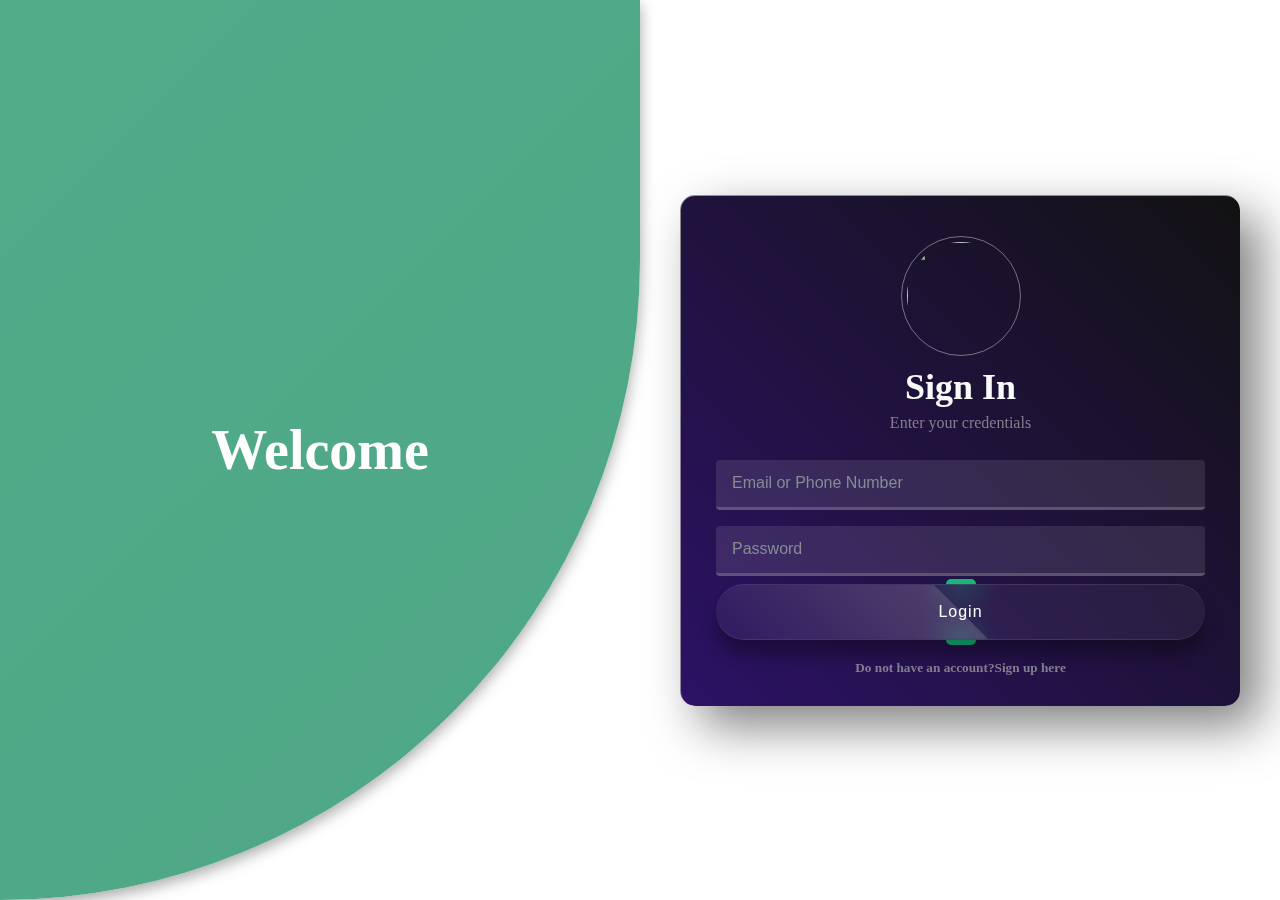
==== dev/index.html @ 80850771 "dev 2" ====
<!DOCTYPE html>
<html lang="en">
<head>
    <meta charset="UTF-8">
    <meta name="viewport" content="width=device-width, initial-scale=1.0">
    <title>Document</title>
    <link rel="stylesheet" href="./styles.css">
</head>

<body>
    <div id="container" class="container">
		<!-- FORM SECTION -->
		<div class="row">
			<!-- SIGN UP -->
			<div class="col align-items-center flex-col sign-up">
				<div class="form-wrapper align-items-center">
					<div class="form sign-up">
                        <div class="login-card">

                            <h2>Sign Up</h2>
                            <h3>Enter your credentials</h3>
                    
                            <div class="progress-bar">
                              <div class="step">
                                <p>
                                  Basic
                                </p>
                                <div class="bullet">
                                  <span>1</span>
                                </div>
                                <div class="check fas fa-check"></div>
                              </div>
                              <div class="step">
                                <p>
                                  Bio-Data
                                </p>
                                <div class="bullet">
                                  <span>2</span>
                                </div>
                                <div class="check fas fa-check"></div>
                              </div>
                              <div class="step">
                                <p>
                                  Password
                                </p>
                                <div class="bullet">
                                  <span>3</span>
                                </div>
                                <div class="check fas fa-check"></div>
                              </div>
                              <div class="step">
                                <p>
                                  Preview
                                </p>
                                <div class="bullet">
                                  <span>4</span>
                                </div>
                                <div class="check fas fa-check"></div>
                              </div>
                            </div>
                    
                            <div class="form-outer">
                              <form class="login-form" action="process_signup.php" method="post">
                                <div class="page slide-page">
                                  <div class="title">
                                    Give your Basic Info:
                                  </div>
                                  <div class="profpic" id="profpic">
                                    <img src="https://i.pinimg.com/originals/0a/5f/ea/0a5feae400fc816c4ca2aca8bd67a168.jpg" />
                                    <p>Select your Profile Picture</p>
                                    <div id='profpic-message' class="alert-message"></div>
                                  </div>
                                  <div class="username">
                                    <input autocomplete="off" spellcheck="false" class="control" type="text" id="name" name="name" placeholder="Username" />
                                    <div id="spinner" class="spinner"></div>
                                    <div id='name-message' class="alert-message"></div>
                                  </div>
                                  <div class="mobile-number">
                                    <div class="phone-input">
                                      <select name="countryCode" id="countryCode" class="control countryCode" disabled>
                                        <option value="+880">+880 (BD)</option>
                                      </select>
                                      <input autocomplete="off" spellcheck="false" class="control mobileNumber" type="tel" id="mobile_number" name="mobile_number" placeholder="Mobile Number" />
                                    </div>
                                    <div id='mobile-number-message' class="alert-message"></div>
                                  </div>
                                  <div class="field">
                                    <button class="firstNext next" id="firstNext">Next</button>
                                  </div>
                                  <h5 class="already-account">Already have an account?<b onclick="toggle()" class="pointer">Sign in here</b></h5>
                    
                    
                                </div>
                                <div class="page">
                                  <div class="title">
                                    Give your Bio-Data:
                                  </div>
                                  <div class="gender">
                                    <div class="gender-input">
                                      <select name="gender" id="gender" class="control gender">
                                        <option value="">Select Gender</option>
                                        <option value="male">Male</option>
                                        <option value="female">Female</option>
                                      </select>
                                    </div>
                                    <div id='gender-message' class="alert-message"></div>
                                  </div>
                                  <div class="grade">
                                    <div class="grade-input">
                                      <select name="grade" id="grade" class="control grade">
                                        <option value="">Select Grade or Level</option>
                                        <option value="eight">Eight</option>
                                        <option value="nine">Nine</option>
                                        <option value="ten">Ten</option>
                                        <option value="eleven">Eleven</option>
                                        <option value="twelve">twelve</option>
                                        <option value="mt">Model Test</option>
                                        <option value="admission">Admission</option>
                                        <option value="ud">Under Graduate</option>
                                        <option value="graduate">Graduate</option>
                                      </select>
                                    </div>
                                    <div id='grade-message' class="alert-message"></div>
                                  </div>
                                  <div class="religion">
                                    <div class="religion-input">
                                      <select name="religion" id="religion" class="control religion">
                                        <option value="">Select Religion</option>
                                        <option value="islam">Islam</option>
                                        <option value="hinduism">Hinduism</option>
                                        <option value="christianity">Christianity</option>
                                        <option value="buddhism">Buddhism</option>
                                        <option value="other">Other</option>
                                      </select>
                                    </div>
                                    <div id='religion-message' class="alert-message"></div>
                                  </div>
                                  <div class="district">
                                    <div class="district-input">
                                      <select name="district" id="district" class="control district">
                                        <option value="">Select District</option>
                                        <option value="72">Bagerhat</option>
                                        <option value="73">Bandarban</option>
                                        <option value="74">Barguna</option>
                                        <option value="75">Barisal</option>
                                        <option value="76">Bhola</option>
                                        <option value="77">Bogra</option>
                                        <option value="78">Brahmanbaria</option>
                                        <option value="79">Chandpur</option>
                                        <option value="80">Chapainawabganj</option>
                                        <option value="81">Chittagong</option>
                                        <option value="82">Chuadanga</option>
                                        <option value="84">Cox's Bazar</option>
                                        <option value="83">Cumilla</option>
                                        <option value="85">Dhaka</option>
                                        <option value="86">Dinajpur</option>
                                        <option value="87">Faridpur</option>
                                        <option value="88">Feni</option>
                                        <option value="89">Gaibandha</option>
                                        <option value="90">Gazipur</option>
                                        <option value="91">Gopalganj</option>
                                        <option value="92">Habiganj</option>
                                        <option value="93">Jamalpur</option>
                                        <option value="94">Jessore</option>
                                        <option value="95">Jhalokathi</option>
                                        <option value="96">Jhenaidah</option>
                                        <option value="97">Joypurhat</option>
                                        <option value="98">Khagrachhari</option>
                                        <option value="99">Khulna</option>
                                        <option value="100">Kishoreganj</option>
                                        <option value="101">Kurigram</option>
                                        <option value="102">Kushtia</option>
                                        <option value="103">Lakshmipur</option>
                                        <option value="104">Lalmonirhat</option>
                                        <option value="105">Madaripur</option>
                                        <option value="106">Magura</option>
                                        <option value="107">Manikganj</option>
                                        <option value="108">Meherpur</option>
                                        <option value="109">Moulvibazar</option>
                                        <option value="110">Munshiganj</option>
                                        <option value="111">Mymensingh</option>
                                        <option value="112">Naogaon</option>
                                        <option value="113">Narail</option>
                                        <option value="114">Narayanganj</option>
                                        <option value="115">Narsingdi</option>
                                        <option value="116">Natore</option>
                                        <option value="117">Netrokona</option>
                                        <option value="118">Nilphamari</option>
                                        <option value="119">Noakhali</option>
                                        <option value="120">Pabna</option>
                                        <option value="121">Panchagarh</option>
                                        <option value="122">Patuakhali</option>
                                        <option value="123">Pirojpur</option>
                                        <option value="124">Rajbari</option>
                                        <option value="125">Rajshahi</option>
                                        <option value="126">Rangamati</option>
                                        <option value="127">Rangpur</option>
                                        <option value="128">Satkhira</option>
                                        <option value="129">Shariatpur</option>
                                        <option value="130">Sherpur</option>
                                        <option value="131">Sirajganj</option>
                                        <option value="132">Sunamganj</option>
                                        <option value="133">Sylhet</option>
                                        <option value="134">Tangail</option>
                                        <option value="135">Thakurgaon</option>
                                      </select>
                                    </div>
                                    <div id='district-message' class="alert-message"></div>
                                  </div>
                                  <div class="email">
                                    <input autocomplete="off" spellcheck="false" class="control" type="email" id="email" name="email" placeholder="Email" />
                                    <div id="spinner" class="spinner"></div>
                                    <div id='email-message' class="alert-message "></div>
                                    <div id='email-message-1' class="alert-message "></div>
                                  </div>
                                  <div class="field btns">
                                    <button class="prev-1 prev">Previous</button>
                                    <button class="next-1 next" id="next-1">Next</button>
                                  </div>
                                </div>
                                <div class="page">
                                  <div class="title">
                                    Set your Password:
                                  </div>
                                  <div class="collapsible">
                                    <p>Password Generator</p>
                                    <i class="fas"></i>
                                  </div>
                                  <div class="collapsibleContent">
                                    <div class="s">
                                      <div class="collapsible-container">
                                        <div class="wrapper">
                                          <div class="input-box">
                                            <input type="text" disabled>
                                            <span class="material-symbols-rounded"><i class="fa-regular fa-copy"></i></span>
                                          </div>
                                          <div class="pass-indicator"></div>
                                          <div class="pass-length">
                                            <div class="details">
                                              <label class="title">Password Length</label>
                                              <span></span>
                                            </div>
                                            <input type="range" min="1" max="30" value="1" step="1" class="seekbar">
                                          </div>
                    
                                          <div class="pass-settings">
                                            <label class="title">Password Settings</label>
                                            <ul class="options">
                                              <li class="option">
                                                <input type="checkbox" id="lowercase" checked>
                                                <label for="lowercase">Lowercase (a-z)</label>
                                              </li>
                                              <li class="option">
                                                <input type="checkbox" id="uppercase">
                                                <label for="uppercase">Uppercase (A-Z)</label>
                                              </li>
                                              <li class="option">
                                                <input type="checkbox" id="numbers">
                                                <label for="numbers">Numbers (0-9)</label>
                                              </li>
                                              <li class="option">
                                                <input type="checkbox" id="symbols">
                                                <label for="symbols">Symbols (!-$^+)</label>
                                              </li>
                                              <li class="option">
                                                <input type="checkbox" id="exc-duplicate">
                                                <label for="exc-duplicate">Exclude Duplicate</label>
                                              </li>
                                              <li class="option">
                                                <input type="checkbox" id="spaces">
                                                <label for="spaces">Include Spaces</label>
                                              </li>
                                            </ul>
                                          </div>
                    
                    
                                        </div>
                                        <button class="btn generate-btn" type="button">
                                          <p>Generate Password</p>
                                        </button>
                                      </div>
                    
                                      <script>
                                        const sliderEl = document.querySelector(".seekbar")
                    
                                        sliderEl.addEventListener("input", (event) => {
                                          const tempSliderValue = event.target.value;
                    
                                          lengthSlider.value = tempSliderValue;
                    
                                          const progress = (tempSliderValue / sliderEl.max) * 100;
                    
                                          sliderEl.style.background = `linear-gradient(to right, #b177ff ${progress}%, rgba(255, 255, 255, 0.1) ${progress}%)`;
                                        })
                                        const lengthSlider = document.querySelector(".pass-length input"),
                                          options = document.querySelectorAll(".option input"),
                                          copyIcon = document.querySelector(".input-box span"),
                                          passwordInput = document.querySelector(".input-box input"),
                                          passIndicator = document.querySelector(".pass-indicator"),
                                          generateBtn = document.querySelector(".generate-btn");
                    
                                        const characters = { // object of letters, numbers & symbols
                                          lowercase: "abcdefghijklmnopqrstuvwxyz",
                                          uppercase: "ABCDEFGHIJKLMNOPQRSTUVWXYZ",
                                          numbers: "0123456789",
                                          symbols: "^!$%&|[](){}:;.,*+-#@<>~"
                                        }
                    
                                        const generatePassword = () => {
                                          let staticPassword = "",
                                            randomPassword = "",
                                            excludeDuplicate = false,
                                            passLength = lengthSlider.value;
                    
                                          options.forEach(option => { // looping through each option's checkbox
                                            if (option.checked) { // if checkbox is checked
                                              // if checkbox id isn't exc-duplicate && spaces
                                              if (option.id !== "exc-duplicate" && option.id !== "spaces") {
                                                // adding particular key value from character object to staticPassword
                                                staticPassword += characters[option.id];
                                              } else if (option.id === "spaces") { // if checkbox id is spaces
                                                staticPassword += `  ${staticPassword}  `; // adding space at the beginning & end of staticPassword
                                              } else { // else pass true value to excludeDuplicate
                                                excludeDuplicate = true;
                                              }
                                            }
                                          });
                    
                                          for (let i = 0; i < passLength; i++) {
                                            // getting random character from the static password
                                            let randomChar = staticPassword[Math.floor(Math.random() * staticPassword.length)];
                                            if (excludeDuplicate) { // if excludeDuplicate is true
                                              // if randomPassword doesn't contains the current random character or randomChar is equal 
                                              // to space " " then add random character to randomPassword else decrement i by -1
                                              !randomPassword.includes(randomChar) || randomChar == " " ? randomPassword += randomChar : i--;
                                            } else { // else add random character to randomPassword
                                              randomPassword += randomChar;
                                            }
                                          }
                                          passwordInput.value = randomPassword; // passing randomPassword to passwordInput value
                                        }
                    
                                        const upadatePassIndicator = () => {
                                          // if lengthSlider value is less than 8 then pass "weak" as passIndicator id else if lengthSlider 
                                          // value is less than 16 then pass "medium" as id else pass "strong" as id
                                          passIndicator.id = lengthSlider.value <= 8 ? "weak" : lengthSlider.value <= 16 ? "medium" : "strong";
                                        }
                    
                                        const updateSlider = () => {
                                          // passing slider value as counter text
                                          document.querySelector(".pass-length span").innerText = lengthSlider.value;
                                          generatePassword();
                                          upadatePassIndicator();
                                        }
                                        updateSlider();
                    
                                        const copyPassword = () => {
                                          navigator.clipboard.writeText(passwordInput.value); // copying random password
                                          copyIcon.innerHTML = '<i class="fa-solid fa-check"></i>'; // changing copy icon to tick
                                          copyIcon.style.color = "#4285F4";
                                          setTimeout(() => { // after 1500 ms, changing tick icon back to copy
                                            copyIcon.innerHTML = '<i class="fa-regular fa-copy"></i>';
                                            copyIcon.style.color = "#707070";
                                          }, 1500);
                                        }
                    
                                        copyIcon.addEventListener("click", copyPassword);
                                        lengthSlider.addEventListener("input", updateSlider);
                                        generateBtn.addEventListener("click", generatePassword);
                                      </script>
                                    </div>
                                  </div>
                    
                                  <!-- ==================================================================================== -->
                    
                                  <div class="strength" id="strength"></div>
                                  <div id="bars">
                                    <div></div>
                                  </div>
                                  <div id='pass-length-message' class="alert-message"></div>
                                  <div id='pass-match-message' class="alert-message"></div>
                                  <div class="password-container">
                                    <input spellcheck="false" class="control" id="password" name="password" type="password" placeholder="Password" />
                                    <div class="password-toggle show" onclick="togglePassword('password')"></div>
                                  </div>
                    
                                  <div class="password-container">
                                    <input spellcheck="false" class="control" id="confirm-password" type="password" placeholder="Confirm Password" name="confirm_password" />
                                    <div class="password-toggle show" onclick="togglePassword('confirm-password')"></div>
                                  </div>
                    
                                  <div class="field btns">
                                    <button class="prev-2 prev">Previous</button>
                                    <button class="next-2 next" id="next-2">Next</button>
                                  </div>
                                </div>
                                <!-- Preview Section -->
                                <div class="page">
                                  <div class="preview">
                                    <div class="title">
                                      Preview your Selections:
                                    </div>
                                    <!-- Add a preview section for selected data -->
                    
                                    <table>
                                      <tr>
                                        <th colspan="2" class="label"><strong>Profile Picture:</strong></th>
                                        <td colspan="2"><img class="profilePicPreview" id="profilePicPreview" data-target="#profpic" /></td>
                                      </tr>
                                      <tr>
                                        <th class="label"><strong>Username<sup class="required-sign">*</sup>:</strong></td>
                                        <td> <span class="preview-text" id="previewUsername"></span></td>
                                        <th class="label"><strong>Mobile<sup class="required-sign">*</sup>:</strong></td>
                                        <td> <span class="preview-text" id="previewMobileNumber"></span></td>
                                      </tr>
                                      <tr>
                                        <th class="label"><strong>Grade<sup class="required-sign">*</sup>:</strong></td>
                                        <td> <span class="preview-text" id="previewGrade"></span></td>
                                        <th class="label"><strong>Gender<sup class="required-sign">*</sup>:</strong></td>
                                        <td> <span class="preview-text" id="previewGender"></span></td>
                                      </tr>
                                      <tr>
                                        <th class="label"><strong>Religion<sup class="required-sign">*</sup>:</strong></td>
                                        <td> <span class="preview-text" id="previewReligion"></span></td>
                                        <th class="label"><strong>District<sup class="required-sign">*</sup>:</strong></td>
                                        <td> <span class="preview-text" id="previewDistrict"></span></td>
                                      </tr>
                                      <tr>
                                        <th class="label"><strong>Email:</strong></td>
                                        <td colspan="6"> <span class="preview-text" id="previewEmail"></span></td>
                                      </tr>
                                    </table>
                    
                                  </div>
                    
                                  <div class="field btns">
                                    <button class="prev-3 prev">Previous</button>
                                  </div>
                                  <button class="btn signup-btn" id="signup-btn" type="submit">
                                    <p>JOIN NOW</p>
                                  </button>
                                </div>
                              </form>
                            </div>
                    
                    
                            <script>
                              const slidePage = document.querySelector(".slide-page");
                              const nextBtnFirst = document.querySelector(".firstNext");
                              const prevBtnSec = document.querySelector(".prev-1");
                              const nextBtnSec = document.querySelector(".next-1");
                              const prevBtnThird = document.querySelector(".prev-2");
                              const nextBtnThird = document.querySelector(".next-2");
                              const prevBtnFourth = document.querySelector(".prev-3");
                              const progressText = document.querySelectorAll(".step p");
                              const progressCheck = document.querySelectorAll(".step .check");
                              const bullet = document.querySelectorAll(".step .bullet");
                              let current = 1;
                    
                              nextBtnFirst.addEventListener("click", function(event) {
                                event.preventDefault();
                                slidePage.style.marginLeft = "-25%";
                                bullet[current - 1].classList.add("active");
                                progressCheck[current - 1].classList.add("active");
                                progressText[current - 1].classList.add("active");
                                current += 1;
                              });
                              nextBtnSec.addEventListener("click", function(event) {
                                event.preventDefault();
                                slidePage.style.marginLeft = "-50%";
                                bullet[current - 1].classList.add("active");
                                progressCheck[current - 1].classList.add("active");
                                progressText[current - 1].classList.add("active");
                                current += 1;
                              });
                              nextBtnThird.addEventListener("click", function(event) {
                                event.preventDefault();
                                slidePage.style.marginLeft = "-75%";
                                bullet[current - 1].classList.add("active");
                                progressCheck[current - 1].classList.add("active");
                                progressText[current - 1].classList.add("active");
                                current += 1;
                              });
                              prevBtnSec.addEventListener("click", function(event) {
                                event.preventDefault();
                                slidePage.style.marginLeft = "0%";
                                bullet[current - 2].classList.remove("active");
                                progressCheck[current - 2].classList.remove("active");
                                progressText[current - 2].classList.remove("active");
                                current -= 1;
                              });
                              prevBtnThird.addEventListener("click", function(event) {
                                event.preventDefault();
                                slidePage.style.marginLeft = "-25%";
                                bullet[current - 2].classList.remove("active");
                                progressCheck[current - 2].classList.remove("active");
                                progressText[current - 2].classList.remove("active");
                                current -= 1;
                              });
                              prevBtnFourth.addEventListener("click", function(event) {
                                event.preventDefault();
                                slidePage.style.marginLeft = "-50%";
                                bullet[current - 2].classList.remove("active");
                                progressCheck[current - 2].classList.remove("active");
                                progressText[current - 2].classList.remove("active");
                                current -= 1;
                              });
                    
                              // Get the elements
                    
                              // Define your phone number patterns
                              const phoneNumberPatterns = {
                                '+880': {
                                  pattern: /^[0-9]{3,}$/,
                                  minLength: 10,
                                  maxLength: 11
                                }, // Bangladesh
                                '+1': {
                                  pattern: /^[0-9]{3,}$/,
                                  minLength: 10,
                                  maxLength: 10
                                }, // USA
                                '+44': {
                                  pattern: /^[0-9]{5,}$/,
                                  minLength: 10,
                                  maxLength: 11
                                }, // UK
                                // Add more country patterns here
                              };
                    
                              // Get references to your input elements
                              const nameInput = document.getElementById('name');
                              const firstNextButton = document.getElementById('firstNext');
                              const countryCodeInput = document.getElementById('countryCode');
                              const mobileNumberInput = document.getElementById('mobile_number');
                              const mobileNumberDiv = document.getElementById('mobile-number-message');
                    
                              // Function to check the username validation criteria
                              function checkName() {
                                const validPattern = /^[a-zA-Z0-9_]*$/;
                    
                                return (
                                  nameInput.value.length >= 3 &&
                                  nameInput.value.length <= 15 &&
                                  validPattern.test(nameInput.value)
                                );
                              }
                    
                              // Function to check phone number validation
                              document.addEventListener("DOMContentLoaded", function() {
                                function handleMobileNumberInput() {
                                  const mobileInput = document.getElementById("mobile_number");
                                  if (mobileInput.value.startsWith("0")) {
                                    mobileInput.value = mobileInput.value.substring(1); // Remove the first character (0)
                                  }
                                }
                    
                                document.getElementById("mobile_number").addEventListener("input", handleMobileNumberInput);
                              });
                    
                              function checkMobileNumber() {
                                const countryCode = countryCodeInput.value;
                                const {
                                  pattern,
                                  minLength,
                                  maxLength
                                } = phoneNumberPatterns[countryCode];
                    
                                return (
                                  mobileNumberInput.value.length >= minLength &&
                                  mobileNumberInput.value.length <= maxLength &&
                                  pattern.test(mobileNumberInput.value)
                                );
                              }
                    
                              // Function to enable or disable the "Next" button based on both checks
                              function updateFirstNextButtonState() {
                                const isNameValid = checkName();
                                const isMobileNumberValid = checkMobileNumber();
                    
                                if (isNameValid && isMobileNumberValid) {
                                  firstNextButton.disabled = false;
                                  document.getElementById("firstNext").innerHTML = "Next";
                                } else {
                                  firstNextButton.disabled = true;
                                  document.getElementById("firstNext").innerHTML = "Please fillup all the requied fields ";
                                }
                              }
                    
                              // Initial check when the page loads
                              updateFirstNextButtonState();
                    
                              // Add event listeners to the name, country code, and mobile number input fields
                              nameInput.addEventListener('input', updateFirstNextButtonState);
                              countryCodeInput.addEventListener('input', updateFirstNextButtonState);
                              mobileNumberInput.addEventListener('input', updateFirstNextButtonState);
                    
                              //Gender Validation
                              const genderSelector = document.getElementById("gender");
                    
                              genderSelector.addEventListener("change", function() {
                                const selectedOption = genderSelector.options[genderSelector.selectedIndex];
                    
                                if (selectedOption.value !== "") {
                                  genderSelector.options[0].disabled = true;
                                }
                              });
                    
                              //Grade Validation
                              const gradeSelector = document.getElementById("grade");
                    
                              gradeSelector.addEventListener("change", function() {
                                const selectedOption = gradeSelector.options[gradeSelector.selectedIndex];
                    
                                if (selectedOption.value !== "") {
                                  gradeSelector.options[0].disabled = true;
                                }
                              });
                    
                              //Religion Validation
                              const religionSelector = document.getElementById("religion");
                    
                              religionSelector.addEventListener("change", function() {
                                const selectedOption = religionSelector.options[religionSelector.selectedIndex];
                    
                                if (selectedOption.value !== "") {
                                  religionSelector.options[0].disabled = true;
                                }
                              });
                    
                              //District Validation
                              const districtSelector = document.getElementById("district");
                    
                              districtSelector.addEventListener("change", function() {
                                const selectedOption = districtSelector.options[districtSelector.selectedIndex];
                    
                                if (selectedOption.value !== "") {
                                  districtSelector.options[0].disabled = true;
                                }
                              });
                    
                              // Load functions after loading the page
                              window.addEventListener('load', function() {
                                // Define the select elements and the next button.
                                const genderSelect = document.querySelector('#gender');
                                const gradeSelect = document.querySelector('#grade');
                                const religionSelect = document.querySelector('#religion');
                                const districtSelect = document.querySelector('#district');
                                const next1Button = document.querySelector('#next-1');
                    
                                // Disable the next button initially.
                                next1Button.disabled = true;
                                document.getElementById("next-1").innerHTML = "Please fillup all the requied fields ";
                    
                                // Add event listeners to the select elements to listen for changes.
                                genderSelect.addEventListener('change', validateAndEnableNext1Button);
                                gradeSelect.addEventListener('change', validateAndEnableNext1Button);
                                religionSelect.addEventListener('change', validateAndEnableNext1Button);
                                districtSelect.addEventListener('change', validateAndEnableNext1Button);
                    
                                // Function to validate the select elements and enable the next button if all of the elements are valid.
                                function validateAndEnableNext1Button() {
                                  // Check if the value of any of the select elements is empty.
                                  if (genderSelect.value === '' || gradeSelect.value === '' || religionSelect.value === '' || districtSelect.value === '') {
                                    // Disable the next button.
                                    next1Button.disabled = true;
                                    document.getElementById("next-1").innerHTML = "Please fillup all the requied fields ";
                                  } else {
                                    // Enable the next button.
                                    next1Button.disabled = false;
                                    document.getElementById("next-1").innerHTML = "Next";
                                    // Remove any existing error messages.
                                    document.querySelector('#gender-message').innerHTML = '';
                                    document.querySelector('#grade-message').innerHTML = '';
                                    document.querySelector('#religion-message').innerHTML = '';
                                    document.querySelector('#district-message').innerHTML = '';
                                  }
                                }
                    
                                // Add an event listener to the next button to show the error messages if the button is clicked and it is disabled.
                                next1Button.addEventListener('click', function() {
                                  if (next1Button.disabled) {
                                    // Show the error messages.
                                    // document.getElementById("next-1").innerHTML = "Please fillup all the requied fields ";
                                  }
                                });
                              });
                    
                              //Password validation
                              document.addEventListener("DOMContentLoaded", function() {
                                const passwordInput = document.querySelector("#password");
                                const confirmPassInput = document.querySelector("#confirm-password");
                                const passMatchDiv = document.querySelector("#pass-match-message");
                                const passLengthDiv = document.querySelector("#pass-length-message");
                                const next2Button = document.querySelector("#next-2");
                    
                                // Function to check if passwords match and meet length criteria
                                function checkPasswordCriteria() {
                                  const password = passwordInput.value;
                                  const confirmPassword = confirmPassInput.value;
                                  const isPasswordEmpty = password.trim() === '';
                                  const isPasswordShort = password.length < 8;
                                  const doPasswordsMatch = password === confirmPassword;
                    
                                  if (!isPasswordEmpty && doPasswordsMatch && !isPasswordShort) {
                                    next2Button.disabled = false; // Enable the "Next" button
                                    document.getElementById("next-2").innerHTML = "Next ";
                                  } else {
                                    next2Button.disabled = true; // Disable the "Next" button
                                    document.getElementById("next-2").innerHTML = "8+ character matching password required to continue";
                                  }
                                }
                    
                                // Call the initial check function on page load
                                checkPasswordCriteria();
                    
                                // Add input event listeners to the password and confirm password fields
                                passwordInput.addEventListener("input", checkPasswordCriteria);
                                confirmPassInput.addEventListener("input", checkPasswordCriteria);
                              });
                    
                              // Function to update the preview based on user input
                              function updatePreview() {
                                const username = document.getElementById("name").value;
                                const countryCode = document.getElementById("countryCode").value;
                                const mobileNumber = countryCode + document.getElementById("mobile_number").value;
                                const genderSelect = document.getElementById("gender");
                                const gender = genderSelect.options[genderSelect.selectedIndex].text;
                                const gradeSelect = document.getElementById("grade");
                                const grade = gradeSelect.options[gradeSelect.selectedIndex].text;
                                const religionSelect = document.getElementById("religion");
                                const religion = religionSelect.options[religionSelect.selectedIndex].text;
                                const districtSelect = document.getElementById("district");
                                const district = districtSelect.options[districtSelect.selectedIndex].text;
                                const email = document.getElementById("email").value;
                    
                                document.getElementById("previewUsername").textContent = username;
                                document.getElementById("previewMobileNumber").textContent = mobileNumber;
                                document.getElementById("previewGender").textContent = gender;
                                document.getElementById("previewGrade").textContent = grade;
                                document.getElementById("previewReligion").textContent = religion;
                                document.getElementById("previewDistrict").textContent = district;
                                document.getElementById("previewEmail").textContent = email;
                              }
                    
                              // Attach the updatePreview function to form inputs' change events
                              document.getElementById("name").addEventListener("input", updatePreview);
                              document.getElementById("mobile_number").addEventListener("input", updatePreview);
                              document.getElementById("gender").addEventListener("change", updatePreview); // Use change event for select elements
                              document.getElementById("grade").addEventListener("change", updatePreview);
                              document.getElementById("religion").addEventListener("change", updatePreview);
                              document.getElementById("district").addEventListener("change", updatePreview);
                              document.getElementById("email").addEventListener("input", updatePreview);
                    
                              // Get references to the "JOIN NOW" button and all the "Next" buttons
                              const joinNowButton = document.getElementById("signup-btn");
                              const next1Button = document.getElementById("next-1");
                              const next2Button = document.getElementById("next-2");
                    
                              // Function to update the state of the "JOIN NOW" button
                              function updateJoinNowButtonState() {
                                const isFirstNextEnabled = !firstNextButton.disabled;
                                const isNext1Enabled = !next1Button.disabled;
                                const isNext2Enabled = !next2Button.disabled;
                    
                                if (isFirstNextEnabled && isNext1Enabled && isNext2Enabled) {
                                  joinNowButton.disabled = false;
                                } else {
                                  joinNowButton.disabled = true;
                                }
                              }
                    
                              // Add event listeners to the "Next" buttons to update the state of the "JOIN NOW" button
                              firstNextButton.addEventListener("click", updateJoinNowButtonState);
                              next1Button.addEventListener("click", updateJoinNowButtonState);
                              next2Button.addEventListener("click", updateJoinNowButtonState);
                    
                              // Initial check when the page loads
                              updateJoinNowButtonState();
                    
                    
                    
                    
                    
                    
                            </script>
                    
                    
                    
                    
                    
                    
                          </div>
					</div>
				</div>
			
			</div>
			<!-- END SIGN UP -->
			<!-- SIGN IN -->
			<div class="col align-items-center flex-col sign-in">
				<div class="form-wrapper align-items-center">
					<div class="form sign-in">
                        <div class="login-card">
                            <img src="https://i.pinimg.com/originals/0a/5f/ea/0a5feae400fc816c4ca2aca8bd67a168.jpg" />
                            <h2>Sign In</h2>
                            <h3>Enter your credentials</h3>
                            <form class="login-form">
                              <div class="email">
                                <input autocomplete="off" spellcheck="false" class="control" type="email" placeholder="Email or Phone Number" name="credentials" />
                                <div id="spinner" class="spinner"></div>
                              </div>
                              <input spellcheck="false" class="control" id="password-1" type="password" placeholder="Password" onkeyup="handleChange()" />
                              <div id="bars-1">
                                <div></div>
                              </div>
                              <button class="btn signin-btn" id="signin-btn" type="submit">
                                <p>Login</p>
                              </button>
                              <h5>Do not have an account?<b onclick="toggle()" class="pointer">Sign up here</b></h5>
                            </form>
                          </div>
					</div>
				</div>
				<div class="form-wrapper">
		
				</div>
			</div>
			<!-- END SIGN IN -->
		</div>
		<!-- END FORM SECTION -->
		<!-- CONTENT SECTION -->
		<div class="row content-row">
			<!-- SIGN IN CONTENT -->
			<div class="col align-items-center flex-col">
				<div class="text sign-in">
					<h2>
						Welcome
					</h2>
	
				</div>
				<div class="img sign-in">
		
				</div>
			</div>
			<!-- END SIGN IN CONTENT -->
			<!-- SIGN UP CONTENT -->
			<div class="col align-items-center flex-col">
				<div class="img sign-up">
				
				</div>
				<div class="text sign-up">
					<h2>
						Join with us
					</h2>
	
				</div>
			</div>
			<!-- END SIGN UP CONTENT -->
		</div>
		<!-- END CONTENT SECTION -->
	</div>
</body>

<script>
    let container = document.getElementById('container')

toggle = () => {
	container.classList.toggle('sign-in')
	container.classList.toggle('sign-up')
}

setTimeout(() => {
	container.classList.add('sign-in')
}, 200)
</script>
</html>
---- dev/styles.css ----
:root {
    --primary-color: #4EA685;
    --secondary-color: #57B894;
    --black: #000000;
    --white: #ffffff;
    --gray: #efefef;
    --gray-2: #757575;

    --facebook-color: #4267B2;
    --google-color: #DB4437;
    --twitter-color: #1DA1F2;
    --insta-color: #E1306C;
}



* {
    margin: 0;
    padding: 0;
    box-sizing: border-box;
}

html,
body {
    height: 100vh;
    overflow: hidden;
}

.row {
    display: flex;
    flex-wrap: wrap;
    height: 100vh;
}

.col {
    width: 50%;
}

.align-items-center {
    display: flex;
    align-items: center;
    justify-content: center;
    text-align: center;
}

.form-wrapper {
    width: 100%;
    max-width: 28rem;
}

.form {
    transform: scale(0);
    transition: .5s ease-in-out;
    transition-delay: 1s;
}

.input-group {
    position: relative;
    width: 100%;
    margin: 1rem 0;
}

.input-group i {
    position: absolute;
    top: 50%;
    left: 1rem;
    transform: translateY(-50%);
    font-size: 1.4rem;
    color: var(--gray-2);
}

.input-group input {
    width: 100%;
    padding: 1rem 3rem;
    font-size: 1rem;
    background-color: var(--gray);
    border-radius: .5rem;
    border: 0.125rem solid var(--white);
    outline: none;
}

.input-group input:focus {
    border: 0.125rem solid var(--primary-color);
}



.flex-col {
    flex-direction: column;
}

.social-list {
    margin: 2rem 0;
    padding: 1rem;
    border-radius: 1.5rem;
    width: 100%;
    box-shadow: rgba(0, 0, 0, 0.35) 0px 5px 15px;
    transform: scale(0);
    transition: .5s ease-in-out;
    transition-delay: 1.2s;
}

.social-list>div {
    color: var(--white);
    margin: 0 .5rem;
    padding: .7rem;
    cursor: pointer;
    border-radius: .5rem;
    cursor: pointer;
    transform: scale(0);
    transition: .5s ease-in-out;
}

.social-list>div:nth-child(1) {
    transition-delay: 1.4s;
}

.social-list>div:nth-child(2) {
    transition-delay: 1.6s;
}

.social-list>div:nth-child(3) {
    transition-delay: 1.8s;
}

.social-list>div:nth-child(4) {
    transition-delay: 2s;
}

.social-list>div>i {
    font-size: 1.5rem;
    transition: .4s ease-in-out;
}

.social-list>div:hover i {
    transform: scale(1.5);
}

.facebook-bg {
    background-color: var(--facebook-color);
}

.google-bg {
    background-color: var(--google-color);
}

.twitter-bg {
    background-color: var(--twitter-color);
}

.insta-bg {
    background-color: var(--insta-color);
}

.pointer {
    cursor: pointer;
}

.container.sign-in .form.sign-in,
.container.sign-in .social-list.sign-in,
.container.sign-in .social-list.sign-in>div,
.container.sign-up .form.sign-up,
.container.sign-up .social-list.sign-up,
.container.sign-up .social-list.sign-up>div {
    transform: scale(1);
}

.content-row {
    position: absolute;
    top: 0;
    left: 0;
    pointer-events: none;
    z-index: 6;
    width: 100%;
}

.text {
    margin: 4rem;
    color: var(--white);
}

.text h2 {
    font-size: 3.5rem;
    font-weight: 800;
    margin: 2rem 0;
    transition: 1s ease-in-out;
}

.text p {
    font-weight: 600;
    transition: 1s ease-in-out;
    transition-delay: .2s;
}

.img img {
    width: 30vw;
    transition: 1s ease-in-out;
    transition-delay: .4s;
}

.text.sign-in h2,
.text.sign-in p,
.img.sign-in img {
    transform: translateX(-250%);
}

.text.sign-up h2,
.text.sign-up p,
.img.sign-up img {
    transform: translateX(250%);
}

.container.sign-in .text.sign-in h2,
.container.sign-in .text.sign-in p,
.container.sign-in .img.sign-in img,
.container.sign-up .text.sign-up h2,
.container.sign-up .text.sign-up p,
.container.sign-up .img.sign-up img {
    transform: translateX(0);
}

/* BACKGROUND */

.container::before {
    content: "";
    position: absolute;
    top: 0;
    right: 0;
    height: 100vh;
    width: 300vw;
    transform: translate(35%, 0);
    background-image: linear-gradient(-45deg, var(--primary-color) 0%, var(--secondary-color) 100%);
    transition: 1s ease-in-out;
    z-index: 6;
    box-shadow: rgba(0, 0, 0, 0.35) 0px 5px 15px;
    border-bottom-right-radius: max(50vw, 50vh);
    border-top-left-radius: max(50vw, 50vh);
}

.container.sign-in::before {
    transform: translate(0, 0);
    right: 50%;
}

.container.sign-up::before {
    transform: translate(100%, 0);
    right: 50%;
}

/* RESPONSIVE */

@media only screen and (max-width: 425px) {

    .container::before,
    .container.sign-in::before,
    .container.sign-up::before {
        height: 100vh;
        border-bottom-right-radius: 0;
        border-top-left-radius: 0;
        z-index: 0;
        transform: none;
        right: 0;
    }

    /* .container.sign-in .col.sign-up {
        transform: translateY(100%);
    } */

    .container.sign-in .col.sign-in,
    .container.sign-up .col.sign-up {
        transform: translateY(0);
    }

    .content-row {
        align-items: flex-start !important;
    }

    .content-row .col {
        transform: translateY(0);
        background-color: unset;
    }

    .col {
        width: 100%;
        position: absolute;
        padding: 2rem;
        background-color: var(--white);
        border-top-left-radius: 2rem;
        border-top-right-radius: 2rem;
        transform: translateY(100%);
        transition: 1s ease-in-out;
    }

    .row {
        align-items: flex-end;
        justify-content: flex-end;
    }

    .form,
    .social-list {
        box-shadow: none;
        margin: 0;
        padding: 0;
    }

    .text {
        margin: 0;
    }

    .text p {
        display: none;
    }

    .text h2 {
        margin: .5rem;
        font-size: 2rem;
    }
}



  .hero-card {
    display: flex;
  }
  
  .signin-card {
    top: 20vh;
    left: 10vw;
    position: absolute;
  }
  
  .signup-card {
    top: 10vh;
    right: 10vw;
    position: absolute;
  }
  
  button {
    background: transparent;
    border: 0;
    outline: 0;
    cursor: pointer;
  }
  
  .control {
    -moz-appearance: none;
    appearance: none;
    border: 0;
    outline: none;
    width: 100%;
    height: 50px;
    padding: 0 16px;
    background: rgba(255, 255, 255, 0.1);
    border-radius: 4px;
    color: #f9f9f9;
    margin: 8px 0;
    text-align: left;
    font-size: 16px;
    transition: 0.4s;
  }
  
  .card {
    display: flex;
  }
  
  .login-card {
    max-height: -moz-fit-content;
    max-height: fit-content;
    padding: 40px 35px 30px;
    background: linear-gradient(45deg, #2c1265, #121212);
    box-shadow: 20px 20px 50px rgba(0, 0, 0, 0.5);
    border-radius: 15px;
    justify-content: space-evenly;
    align-items: center;
    border-top: 1px solid rgba(255, 255, 255, 0.5);
    border-left: 1px solid rgba(255, 255, 255, 0.5);
    -webkit-backdrop-filter: blur(5px);
    -moz-backdrop-filter: blur(5px);
    backdrop-filter: blur(5px);
    text-align: center;
    width: 560px;

  }
  
  .login-card>h2 {
    font-size: 36px;
    font-weight: 600;
    margin: 0 0 6px;
    color: #f9f9f9;
  }
  
  .login-form h5 {
    color: #837f90;
    margin-top: 20px;
  }
  
  .login-card h5 a {
    text-decoration: none;
    color: #f9f9f9;
  }
  
  .login-card h5 a:hover {
    color: #15b77b;
    transition: 0.2s all;
  }
  
  .login-card img {
    width: 120px;
    height: 120px;
    border-radius: 50%;
    border: 1px solid rgba(255, 255, 255, 0.4);
    padding: 5px;
    margin: 0 auto 10px;
  }
  
  .login-card>h3 {
    color: #837f90;
    margin: 0 0 20px;
    font-weight: 500;
    font-size: 1rem;
  }
  
  .login-form {
    width: 100%;
    margin: 0;
    display: grid;
  }
  
  .login-form input.control::placeholder {
    color: #868b94;
  }
  
  .login-form>button.control {
    cursor: pointer;
    width: 100%;
    height: 56px;
    padding: 0 16px;
    background: #f9f9f9;
    color: #000000;
    border: 0;
    font-size: 1rem;
    font-weight: 600;
    text-align: center;
    letter-spacing: 2px;
    transition: all 0.375s;
  }
  
  .profpic {
    padding: 20px 0 10px 0;
  }
  
  .profpic p {
    color: #837f90;
  }
  
  .username {
    position: relative;
  }
  
  .phone-input {
    display: flex;
    align-items: center;
  }
  
  .mobileNumber {
    margin-left: 8px;
    flex-grow: 1;
  }
  
  .countryCode {
    max-width: max-content;
    -webkit-appearance: none;
    appearance: none;
  }
  
  .control.countryCode option {
    background: rgba(255, 255, 255, 0.5);
    /* Change the background color */
    padding: 5px 10px;
    /* Add padding */
    font-size: 14px;
    /* Set font size */
    color: #333;
    /* Set font color */
    border-radius: 3px;
    /* Add rounded corners */
  }
  
  @keyframes spin {
    100% {
      rotate: 1turn;
    }
  }
  
  .spinner {
    position: absolute;
    top: 50%;
    right: 16px;
    translate: 0 -50%;
    width: 24px;
    height: 24px;
    border-radius: 50%;
    border: 3px solid #ccc9e1;
    border-top-color: #8f44fd;
    opacity: 0;
    animation: spin 1s infinite linear;
  }
  
  .spinner.visible {
    opacity: 1;
  }
  
  .indicator {
    display: flex;
    align-items: center;
    justify-content: space-between;
  }
  
  #bars {
    margin: 8px 0;
    flex: 1 1 auto;
    display: flex;
    align-items: center;
    gap: 8px;
    height: 6px;
    border-radius: 3px;
    background: rgba(255, 255, 255, 0.1);
  }
  
  #bars div {
    height: 6px;
    border-radius: 3px;
    transition: 0.4s;
    width: 0%;
  }
  
  #bars.weak div {
    background: #bc2b38;
    width: 33.33%;
  }
  
  #bars.medium div {
    background: #d36f30;
    width: 66.66%;
  }
  
  #bars.strong div {
    background: #1eb965;
    width: 100%;
  }
  
  .strength {
    margin-top: 10px;
    color: #837f90;
    text-align: left;
    text-transform: capitalize;
  }
  
  .btn {
    border: 0;
    border-radius: 8px;
    outline: none;
    width: 100%;
    height: 56px;
    padding: 0 16px;
    margin: 0 auto;
    font-size: 16px;
    position: relative;
    top: 0;
    left: 0;
    display: flex;
    justify-content: center;
    align-items: center;
    z-index: 1;
  }
  
  .btn p {
    position: absolute;
    top: 0;
    left: 0;
    width: 100%;
    height: 100%;
    display: flex;
    justify-content: center;
    align-items: center;
    background: rgba(255, 255, 255, 0.05);
    box-shadow: 0 15px 15px rgba(0, 0, 0, 0.3);
    border-bottom: 1px solid rgba(255, 255, 255, 0.1);
    border-top: 1px solid rgba(255, 255, 255, 0.1);
    border-radius: 30px;
    padding: 10px;
    letter-spacing: 1px;
    text-decoration: none;
    overflow: hidden;
    color: white;
    font-weight: 400px;
    z-index: 1;
    transition: 0.5s;
    -webkit-backdrop-filter: blur(15px);
    -moz-backdrop-filter: blur(15px);
    backdrop-filter: blur(15px);
  }
  
  .btn:hover p {
    letter-spacing: 3px;
  }
  
  .btn p::before {
    content: "";
    position: absolute;
    top: 0;
    left: 0;
    width: 50%;
    height: 100%;
    background: linear-gradient(to left, rgba(255, 255, 255, 0.15), transparent);
    transform: skewX(45deg) translate(0);
    transition: 0.5s;
    filter: blur(0px);
  }
  
  .btn:hover p::before {
    transform: skewX(45deg) translate(200px);
  }
  
  .btn::before {
    content: "";
    position: absolute;
    left: 50%;
    transform: translatex(-50%);
    bottom: -5px;
    width: 30px;
    height: 10px;
    background: #15b77b;
    border-radius: 10px;
    transition: 0.5s;
    transition-delay: 0.5;
  }
  
  .btn:hover::before
  
  /*lightup button*/
    {
    bottom: 0;
    height: 90%;
    width: 80%;
    border-radius: 30px;
  }
  
  .btn::after {
    content: "";
    position: absolute;
    left: 50%;
    transform: translatex(-50%);
    top: -5px;
    width: 30px;
    height: 10px;
    background: #15b77b;
    border-radius: 10px;
    transition: 0.5s;
    transition-delay: 0.5;
  }
  
  .btn:hover::after
  
  /*lightup button*/
    {
    top: 0;
    height: 90%;
    width: 80%;
    border-radius: 30px;
  }
  
  .btn:nth-child(1)::before,
  /*chnage 1*/
  .btn:nth-child(1)::after {
    background: #b177ff;
    box-shadow: 0 0 5px #b177ff, 0 0 15px #b177ff, 0 0 30px #b177ff,
      0 0 60px #b177ff;
  }
  
  .btn:nth-child(2)::before,
  /* 2*/
  .btn:nth-child(2)::after {
    background: #b177ff;
    box-shadow: 0 0 5px #b177ff, 0 0 15px #b177ff, 0 0 30px #b177ff,
      0 0 60px #b177ff;
  }
  
  .btn:nth-child(3)::before,
  /* 3*/
  .btn:nth-child(3)::after {
    background: #b177ff;
    box-shadow: 0 0 5px #b177ff, 0 0 15px #b177ff, 0 0 30px #b177ff,
      0 0 60px #b177ff;
  }
  
  .generate-btn {
    border: 0;
    border-radius: 8px;
    outline: none;
    width: 80%;
    height: 56px;
    padding: 0 16px;
    margin: 0 auto;
    font-size: 16px;
    position: relative;
    top: -20px;
    left: 0;
    display: flex;
    justify-content: center;
    align-items: center;
    z-index: 1;
  }
  
  .generate-btn p {
    position: absolute;
    top: 0;
    left: 0;
    width: 100%;
    height: 100%;
    display: flex;
    justify-content: center;
    align-items: center;
    background: rgba(255, 255, 255, 0.05);
    box-shadow: 0 15px 15px rgba(0, 0, 0, 0.3);
    border-bottom: 1px solid rgba(255, 255, 255, 0.1);
    border-top: 1px solid rgba(255, 255, 255, 0.1);
    border-radius: 30px;
    padding: 10px;
    letter-spacing: 1px;
    text-decoration: none;
    overflow: hidden;
    color: white;
    font-weight: 400px;
    z-index: 1;
    transition: 0.5s;
    -webkit-backdrop-filter: blur(15px);
    -moz-backdrop-filter: blur(15px);
    backdrop-filter: blur(15px);
  }
  
  .generate-btn:hover p {
    letter-spacing: 3px;
  }
  
  .generate-btn p::before {
    content: "";
    position: absolute;
    top: 0;
    left: 0;
    width: 50%;
    height: 100%;
    background: linear-gradient(to left, rgba(255, 255, 255, 0.15), transparent);
    transform: skewX(45deg) translate(0);
    transition: 0.5s;
    filter: blur(0px);
  }
  
  .generate-btn:hover p::before {
    transform: skewX(45deg) translate(200px);
  }
  
  .generate-btn::before {
    content: "";
    position: absolute;
    left: 50%;
    transform: translatex(-50%);
    bottom: -5px;
    width: 30px;
    height: 10px;
    background: #15b77b;
    border-radius: 10px;
    transition: 0.5s;
    transition-delay: 0.5;
  }
  
  .generate-btn:hover::before
  
  /*lightup button*/
    {
    bottom: 0;
    height: 90%;
    width: 80%;
    border-radius: 30px;
  }
  
  .generate-btn::after {
    content: "";
    position: absolute;
    left: 50%;
    transform: translatex(-50%);
    top: -5px;
    width: 30px;
    height: 10px;
    background: #15b77b;
    border-radius: 10px;
    transition: 0.5s;
    transition-delay: 0.5;
  }
  
  .generate-btn:hover::after
  
  /*lightup button*/
    {
    top: 0;
    height: 90%;
    width: 80%;
    border-radius: 30px;
  }
  
  .generate-btn:nth-child(1)::before,
  /*chnage 1*/
  .generate-btn:nth-child(1)::after {
    background: #b177ff;
    box-shadow: 0 0 5px #b177ff, 0 0 15px #b177ff, 0 0 30px #b177ff,
      0 0 60px #b177ff;
  }
  
  .generate-btn:nth-child(2)::before,
  /* 2*/
  .generate-btn:nth-child(2)::after {
    background: #b177ff;
    box-shadow: 0 0 5px #b177ff, 0 0 15px #b177ff, 0 0 30px #b177ff,
      0 0 60px #b177ff;
  }
  
  .generate-btn:nth-child(3)::before,
  /* 3*/
  .generate-btn:nth-child(3)::after {
    background: #b177ff;
    box-shadow: 0 0 5px #b177ff, 0 0 15px #b177ff, 0 0 30px #b177ff,
      0 0 60px #b177ff;
  }
  
  .signup-btn {
    border: 0;
    border-radius: 8px;
    outline: none;
    width: 100%;
    height: 56px;
    padding: 0 16px;
    margin: 0 auto;
    font-size: 16px;
    position: relative;
    top: 15px;
    left: 0;
    display: flex;
    justify-content: center;
    align-items: center;
    z-index: 1;
  }
  
  .signup-btn p {
    position: absolute;
    top: 0;
    left: 0;
    width: 100%;
    height: 100%;
    display: flex;
    justify-content: center;
    align-items: center;
    background: rgba(255, 255, 255, 0.05);
    box-shadow: 0 15px 15px rgba(0, 0, 0, 0.3);
    border-bottom: 1px solid rgba(255, 255, 255, 0.1);
    border-top: 1px solid rgba(255, 255, 255, 0.1);
    border-radius: 30px;
    padding: 10px;
    letter-spacing: 1px;
    text-decoration: none;
    overflow: hidden;
    color: white;
    font-weight: 400px;
    z-index: 1;
    transition: 0.5s;
    -webkit-backdrop-filter: blur(15px);
    -moz-backdrop-filter: blur(15px);
    backdrop-filter: blur(15px);
  }
  
  .signup-btn:hover p {
    letter-spacing: 3px;
  }
  
  .signup-btn p::before {
    content: "";
    position: absolute;
    top: 0;
    left: 0;
    width: 50%;
    height: 100%;
    background: linear-gradient(to left, rgba(255, 255, 255, 0.15), transparent);
    transform: skewX(45deg) translate(0);
    transition: 0.5s;
    filter: blur(0px);
  }
  
  .signup-btn:hover p::before {
    transform: skewX(45deg) translate(200px);
  }
  
  .signup-btn::before {
    content: "";
    position: absolute;
    left: 50%;
    transform: translatex(-50%);
    bottom: -5px;
    width: 30px;
    height: 10px;
    background: #15b77b;
    border-radius: 10px;
    transition: 0.5s;
    transition-delay: 0.5;
  }
  
  .signup-btn:hover::before
  
  /*lightup button*/
    {
    bottom: 0;
    height: 90%;
    width: 80%;
    border-radius: 30px;
  }
  
  .signup-btn::after {
    content: "";
    position: absolute;
    left: 50%;
    transform: translatex(-50%);
    top: -5px;
    width: 30px;
    height: 10px;
    background: #15b77b;
    border-radius: 10px;
    transition: 0.5s;
    transition-delay: 0.5;
  }
  
  .signup-btn:hover::after
  
  /*lightup button*/
    {
    top: 0;
    height: 90%;
    width: 80%;
    border-radius: 30px;
  }
  
  .signup-btn:nth-child(1)::before,
  /*chnage 1*/
  .signup-btn:nth-child(1)::after {
    background: #b177ff;
    box-shadow: 0 0 5px #b177ff, 0 0 15px #b177ff, 0 0 30px #b177ff,
      0 0 60px #b177ff;
  }
  
  .signup-btn:nth-child(2)::before,
  /* 2*/
  .signup-btn:nth-child(2)::after {
    background: #b177ff;
    box-shadow: 0 0 5px #b177ff, 0 0 15px #b177ff, 0 0 30px #b177ff,
      0 0 60px #b177ff;
  }
  
  .signup-btn:nth-child(3)::before,
  /* 3*/
  .signup-btn:nth-child(3)::after {
    background: #b177ff;
    box-shadow: 0 0 5px #b177ff, 0 0 15px #b177ff, 0 0 30px #b177ff,
      0 0 60px #b177ff;
  }
  
  input {
    outline: none;
    border: none;
    border-bottom: 3px solid #837f907d !important;
  }
  
  input:hover {
    background: rgb(255 255 255 / 15%);
    transition: 0.1s all;
  }
  
  input:focus,
  input:focus:hover {
    border: 1px solid #ffffff3f;
    border-bottom: 4px solid #b177ff !important;
    background: #00000080;
    transition: 0.05s all;
  }
  
  /*Password Generator*/
  
  .collapsible-container {
    width: 500px;
    max-height: -moz-fit-content;
    max-height: fit-content;
    border-radius: 4px;
    background: rgba(255, 255, 255, 0.1);
  }
  
  .collapsible-container h2 {
    color: #f9f9f9;
    font-weight: 600;
    font-size: 1.31rem;
    padding: 1rem 1.75rem;
    border-bottom: 1px solid #d4dbe538;
    text-align: center;
  }
  
  .wrapper {
    margin: 1.25rem 1.75rem;
  }
  
  .wrapper .input-box {
    position: relative;
  }
  
  .input-box input {
    font-weight: 500;
    letter-spacing: 1.4px;
    border: 0;
    outline: none;
    width: 100%;
    height: 50px;
    padding: 0 16px;
    background: rgba(255, 255, 255, 0.1);
    border-radius: 6px;
    color: #f9f9f9;
    margin: 8px 0;
    text-align: left;
    font-size: 16px;
    transition: 0.4s;
  }
  
  .input-box input:hover {
    color: #b177ff;
  }
  
  .input-box span {
    color: #b177ff !important;
    margin-top: 15px;
    position: absolute;
    right: 8px;
    cursor: pointer;
    padding: 8px 8px 8px 8px;
  }
  
  .input-box span:hover {
    color: #f9f9f9 !important;
    background: #b177ff;
    border-radius: 4px;
    transition: 0.2s all;
  }
  
  .wrapper .pass-indicator {
    width: 100%;
    height: 6px;
    position: relative;
    background: rgba(255, 255, 255, 0.1);
    margin-top: 0.75rem;
    border-radius: 3px;
  }
  
  .pass-indicator::before {
    position: absolute;
    content: "";
    height: 100%;
    width: 50%;
    border-radius: inherit;
    transition: width 0.3s ease;
    margin-left: -201px;
  }
  
  .pass-indicator#weak::before {
    width: 20%;
    background: #bc2b38;
  }
  
  .pass-indicator#medium::before {
    width: 50%;
    background: #d36f30;
  }
  
  .pass-indicator#strong::before {
    width: 100%;
    background: #1eb965;
  }
  
  .wrapper .pass-length {
    margin: 1.56rem 0 1.25rem;
  }
  
  .pass-length .details {
    color: #837f90;
    display: flex;
    justify-content: space-between;
  }
  
  .title {
    color: #837f90;
    display: block;
    font-size: 16px;
    margin-bottom: 10px;
    text-align: center;
  }
  
  .options {
    display: flex;
    list-style-type: none;
    flex-wrap: wrap;
    margin-top: 10px;
    padding-top: 10px;
    padding-bottom: 10px;
    padding-left: 23px;
  }
  
  .option {
    display: flex;
    align-items: center;
    margin-bottom: 1rem;
    width: calc(100% / 2);
  }
  
  .option input[type="checkbox"] {
    appearance: none;
    outline: none;
    width: 24px;
    height: 24px;
    cursor: pointer;
    border: 1px solid #a1a1a1 !important;
    margin-right: 8px;
    position: relative;
    border-radius: 5px;
    transition: border-color 0.15s ease-in-out;
  }
  
  .option:first-child {
    pointer-events: none;
  }
  
  .option:first-child input {
    opacity: 0.7;
  }
  
  .option input[type="checkbox"]:hover {
    background: #837f907d;
  }
  
  .option input[type="checkbox"]:before {
    content: "";
    position: absolute;
    left: 9px;
    top: 6px;
    width: 4px;
    height: 8px;
    transform: rotate(45deg);
    border: solid;
    border-width: 0 2px 2px 0;
    border-color: transparent;
    opacity: 0;
    transition: opacity 0.15s ease-in-out, border-color 0.15s ease-in-out,
      transform 0.15s ease-in-out;
  }
  
  .option input[type="checkbox"]:checked {
    background: #b177ff;
    border: none !important;
  }
  
  .option input[type="checkbox"]:checked:hover {
    background: #9c52ff;
    border: none !important;
  }
  
  .option input[type="checkbox"]:checked:before {
    border-color: black;
    opacity: 1;
  }
  
  .option label {
    cursor: pointer;
    color: #4f4f4f;
    padding-left: 0.63rem;
  }
  
  .options .option label {
    color: #f9f9f9 !important;
  }
  
  .s {
    display: flex;
    flex-direction: row;
    flex-wrap: nowrap;
    justify-content: center;
    align-items: center;
  }
  
  /* Custom styles for the collapsible button */
  .collapsible {
    display: flex;
    justify-content: space-between;
    align-items: center;
    cursor: pointer;
    border: 0;
    outline: none;
    width: 100%;
    height: 50px;
    padding: 0 16px;
    background: rgba(255, 255, 255, 0.1);
    border-radius: 4px;
    color: #f9f9f9;
    margin: 8px 0;
    text-align: left;
    font-size: 16px;
    transition: 0.4s;
  }
  
  .collapsible:hover {
    background: rgb(255 255 255 / 25%);
    transition: 0.2s;
  }
  
  .collapsible.active {
    background: rgb(255 255 255 / 25%);
  }
  
  .collapsible.active:hover {
    background: rgba(255, 255, 255, 0.1);
    transition: 0.2s;
  }
  
  .collapsible:active {
    background: rgb(255 255 255 / 5%);
    border: 1px solid rgba(255, 255, 255, 0.1);
    transition: none;
  }
  
  .collapsible.active:active:hover {
    background: rgb(255 255 255 / 5%);
    border: 1px solid rgba(255, 255, 255, 0.1);
    transition: none;
  }
  
  .collapsible i::before {
    content: "\f107";
    color: white;
    font-weight: bold;
    margin: 0;
  }
  
  .collapsible.active i::before {
    content: "\f106";
  }
  
  .collapsible p {
    margin: 0;
  }
  
  .collapsibleContent {
    max-height: 0;
    overflow: hidden;
    transition: max-height 0.3s ease-out;
  }
  
  .alert-message {
    color: #bc2b38;
    font-weight: 700;
    text-align: left;
    font-size: 12px;
  }
  
  /* .progress-bar{
    display: flex!important;
    margin: 40px 0!important;
  }
  
  .progress-bar .step{
    text-align: center!important;
    width: 100%!important;
  }
  
  .progress-bar .step p{
    font-size: 18px!important;
    font-weight: 800!important;
    color: #000!important;
    margin-bottom: 8px!important;
  }
  
  
  .progress-bar .step .bullet{
    position: relative!important;
    height: 25px!important;
    width: 25px!important;
    border: 2px solid #000!important;
    border-radius: 50%!important;
  }
  
  .progress-bar .step span{
    font-weight: 500!important;
    font-size: 17px!important;
    line-height: 25px!important;
    position: absolute!important;
    left: 50%!important;
    transform: translateX(-50%)!important;
  }
  
  .progress-bar .step .check{
    display: none!important;
  }
  
  .pageTwo{display: none;} */
  
  .form-outer {
    width: 100%;
    overflow: hidden;
  }
  
  .form-outer form {
    display: flex;
    width: 400%;
  }
  
  .form-outer form .page {
    width: 25%;
    padding-left: 15px;
    padding-right: 15px;
    transition: margin-left 0.3s ease-in-out;
  }
  
  .form-outer .page .title {
    font-size: 20px;
    font-weight: bold;
  }
  
  .form-outer form .page .field {
    margin: 10px 0;
    display: flex;
    position: relative;
  }
  
  /*
  form .page .field .label{
    position: absolute;
    top: -30px;
    font-weight: 500;
  }
  form .page .field input{
    height: 100%;
    width: 100%;
    border: 1px solid lightgrey;
    border-radius: 5px;
    padding-left: 15px;
    font-size: 18px;
  }
  form .page .field select{
    width: 100%;
    padding-left: 10px;
    font-size: 17px;
    font-weight: 500;
  }
  */
  
  form .page .field .prev {
    width: 100%;
    height: 50px;
    background: rgba(255, 255, 255, 0.1);
    border-top: 1px solid rgba(255, 255, 255, 0.2);
    border-left: 1px solid rgba(255, 255, 255, 0.1);
    border-right: 1px solid rgba(255, 255, 255, 0.1);
    border-bottom: 1px solid rgba(255, 255, 255, 0.1);
    border-radius: 4px;
    color: #f9f9f9;
    cursor: pointer;
    font-size: 13px;
    font-weight: 500;
    transition: 0.1s ease;
  }
  
  form .page .field .prev:hover {
    background: rgba(255, 255, 255, 0.2);
    border: none;
    transition: 0.1s ease;
  }
  
  form .page .field .prev:active {
    background: rgb(255 255 255 / 5%);
    color: #ada5c7;
    border: 1px solid rgb(255 255 255 / 5%);
    transition: none;
  }
  
  form .page .field .next {
    width: 100%;
    height: 50px;
    border: none;
    background: #b177ff;
    border-top: 1px solid rgba(255, 255, 255, 0.2);
    border-left: 1px solid rgba(255, 255, 255, 0.2);
    border-right: 1px solid rgba(255, 255, 255, 0.2);
    border-bottom: 1px solid rgba(255, 255, 255, 0.5);
    border-radius: 4px;
    color: #f9f9f9;
    cursor: pointer;
    font-size: 13px;
    font-weight: 500;
    transition: 0.1s ease;
  }
  
  form .page .field .next:hover {
    background: #9c52ff;
    border: 1px solid rgb(255 255 255 / 5%);
    transition: 0.1s ease;
  }
  
  form .page .field .next:active {
    background: #7244b0;
    color: #ada5c7;
    border: none;
    transition: 0.1s ease;
  }
  
  form .page .field button:disabled {
    background: #837f90;
    color: #f3f3f3;
    border: none;
  }
  
  form .page .field button:disabled:hover {
    background: #837f90;
    color: #f3f3f3;
    border: none;
    transition: none;
  }
  
  form .page .btns button.prev {
    margin-right: 3px;
  }
  
  form .page .btns button.next {
    margin-left: 3px;
  }
  
  .progress-bar {
    display: flex;
    margin: 30px 0;
    -webkit-user-select: none;
    user-select: none;
  }
  
  .progress-bar .step {
    text-align: center;
    width: 100%;
    position: relative;
  }
  
  .progress-bar .step p {
    font-weight: 500;
    font-size: 18px;
    color: #f9f9f9;
    margin-bottom: 8px;
  }
  
  .progress-bar .step .bullet {
    height: 35px;
    width: 35px;
    border: 2px solid #f9f9f9;
    display: inline-block;
    border-radius: 50%;
    position: relative;
    transition: 0.2s;
    font-weight: 500;
    font-size: 17px;
    line-height: 30px;
  }
  
  .progress-bar .step .bullet.active {
    border-color: #b177ff;
    background: #b177ff;
  }
  
  .progress-bar .step .bullet span {
    color: #837f90;
    position: absolute;
    left: 50%;
    transform: translateX(-50%);
  }
  
  .progress-bar .step .bullet.active span {
    display: none;
  }
  
  .progress-bar .step .bullet:before,
  .progress-bar .step .bullet:after {
    position: absolute;
    content: "";
    bottom: 50%;
    left: 40px;
    height: 5px;
    width: 75px;
    border-radius: 3px;
    background: rgba(255, 255, 255, 0.1);
  }
  
  .progress-bar .step .bullet.active:after {
    background: #b177ff;
    transform: scaleX(0);
    transform-origin: left;
    animation: animate 0.3s linear forwards;
  }
  
  @keyframes animate {
    100% {
      transform: scaleX(1);
    }
  }
  
  .progress-bar .step:last-child .bullet:before,
  .progress-bar .step:last-child .bullet:after {
    display: none;
  }
  
  .progress-bar .step p.active {
    color: #b177ff;
    transition: 0.2s linear;
  }
  
  .progress-bar .step .check {
    position: absolute;
    left: 50%;
    top: 70%;
    font-size: 15px;
    transform: translate(-50%, -50%);
    display: none;
  }
  
  .progress-bar .step .check.active {
    display: block;
    color: #f9f9f9;
  }
  
  .already-account {
    margin-top: 50px;
    color: #837f90;
  }
  
  input[type="range"] {
    /* removing default appearance */
    -webkit-appearance: none;
    appearance: none;
    /* creating a custom design */
    width: 100%;
    cursor: pointer;
    outline: none;
    border-radius: 15px;
    /*  overflow: hidden;  remove this line*/
  
    /* New additions */
    height: 6px;
    background: rgba(255, 255, 255, 0.1);
    border: none !important;
  }
  
  input[type="range"]:focus {
    background: rgba(255, 255, 255, 0.1);
  }
  
  input[type="range"]:focus:hover {
    border: none !important;
  }
  
  /* Thumb: webkit */
  input[type="range"]::-webkit-slider-thumb {
    /* removing default appearance */
    -webkit-appearance: none;
    appearance: none;
    /* creating a custom design */
    height: 25px;
    width: 25px;
    background-color: #b177ff;
    border-radius: 50%;
    border: 6px solid #454545;
  
    /* box-shadow: -407px 0 0 400px #f50; emove this line */
    transition: 0.1s ease-in-out;
  }
  
  /* Thumb: Firefox */
  input[type="range"]::-moz-range-thumb {
    height: 25px;
    width: 25px;
    background-color: #b177ff;
    border-radius: 50%;
    border: 6px solid #454545;
  
    /* box-shadow: -407px 0 0 400px #f50; emove this line */
    transition: 0.1s ease-in-out;
  }
  
  /* Hover, active & focus Thumb: Webkit */
  
  input[type="range"]::-webkit-slider-thumb:hover {
    border: 4px solid #454545;
  }
  
  input[type="range"]:active::-webkit-slider-thumb {
    border: 8px solid #454545;
  }
  
  /* Hover, active & focus Thumb: Firfox */
  
  input[type="range"]::-moz-range-thumb:hover {
    border: 4px solid #454545;
  }
  
  input[type="range"]:active::-moz-range-thumb {
    border: 8px solid #454545;
  }
  
  /* input[type="range"]:focus::-moz-range-thumb {
    box-shadow: 0 0 0 13px rgba(255,85,0, .2)    
  } */
  
  table {
    border-collapse: collapse;
    width: 100%;
  
  }
  
  table tr th {
    text-align: left;
    color: #F9F9F9;
    width: 300px
  }
  
  table tr td {
    color: #837F90;
    padding: 8px;
    text-align: left;
    width: calc(100%/2);
  }
  
  .profilePicPreview {
    height: 80px !important;
    width: 80px !important;
  }
  
  .required-sign {
    color: red;
  }
  
  .password-container {
    position: relative;
  }
  
  .password-container input[type="password"] {
    padding-right: 30px;
    /* Add space for the button */
  }
  
  .password-toggle::before {
    content: "";
    position: absolute;
    top: 50%;
    right: 10px;
    transform: translateY(-50%);
    cursor: pointer;
    border: 1px solid rgb(255 255 255 / 0%);
    border-radius: 4px;
    padding: 3px 3px 0px 3px;
    transition: 0.1s ease;
  }
  
  .password-toggle:hover::before {
    padding: 3px 3px 0px 3px;
    background: rgba(255, 255, 255, 0.1);
    border-top: 1px solid rgba(255, 255, 255, 0.2);
    border-left: 1px solid rgba(255, 255, 255, 0.1);
    border-right: 1px solid rgba(255, 255, 255, 0.1);
    border-bottom: 1px solid rgba(255, 255, 255, 0.1);
    border-radius: 4px;
    color: #f9f9f9;
  
  }
  
  .password-toggle:active::before {
    background: rgb(255 255 255 / 5%);
    color: #ada5c7;
    border: 1px solid rgb(255 255 255 / 5%);
    transition: none;
  
  }
  
  .password-toggle.show::before {
    content: url('./eye_show.svg');
    color: #f9f9f9;
  }
  
  .password-toggle.hide::before {
    content: url('./eye_hide.svg');
    /* Replace '#icon-eye-hide' with the URL of your hide icon SVG */
    color: #f9f9f9;
  }
  
  .gender {
    position: relative;
  }
  
  .gender::after {
    content: "";
    position: absolute;
    top: 50%;
    right: 15px;
    transform: translateY(-50%);
    font-family: 'Font Awesome 5 Free';
    font-weight: bold;
    content: "\f107";
    pointer-events: none;
    color: #f9f9f9
  }
  
  .grade {
    position: relative;
  }
  
  .grade::after {
    content: "";
    position: absolute;
    top: 50%;
    right: 15px;
    transform: translateY(-50%);
    font-family: 'Font Awesome 5 Free';
    font-weight: bold;
    content: "\f107";
    pointer-events: none;
    color: #f9f9f9
  }
  
  .religion {
    position: relative;
  }
  
  .religion::after {
    content: "";
    position: absolute;
    top: 50%;
    right: 15px;
    transform: translateY(-50%);
    font-family: 'Font Awesome 5 Free';
    font-weight: bold;
    content: "\f107";
    pointer-events: none;
    color: #f9f9f9
  }
  
  .district {
    position: relative;
  }
  
  .district::after {
    content: "";
    position: absolute;
    top: 50%;
    right: 15px;
    transform: translateY(-50%);
    font-family: 'Font Awesome 5 Free';
    font-weight: bold;
    content: "\f107";
    pointer-events: none;
    color: #f9f9f9
  }
  
  .signup-card {
    display: none;
  }
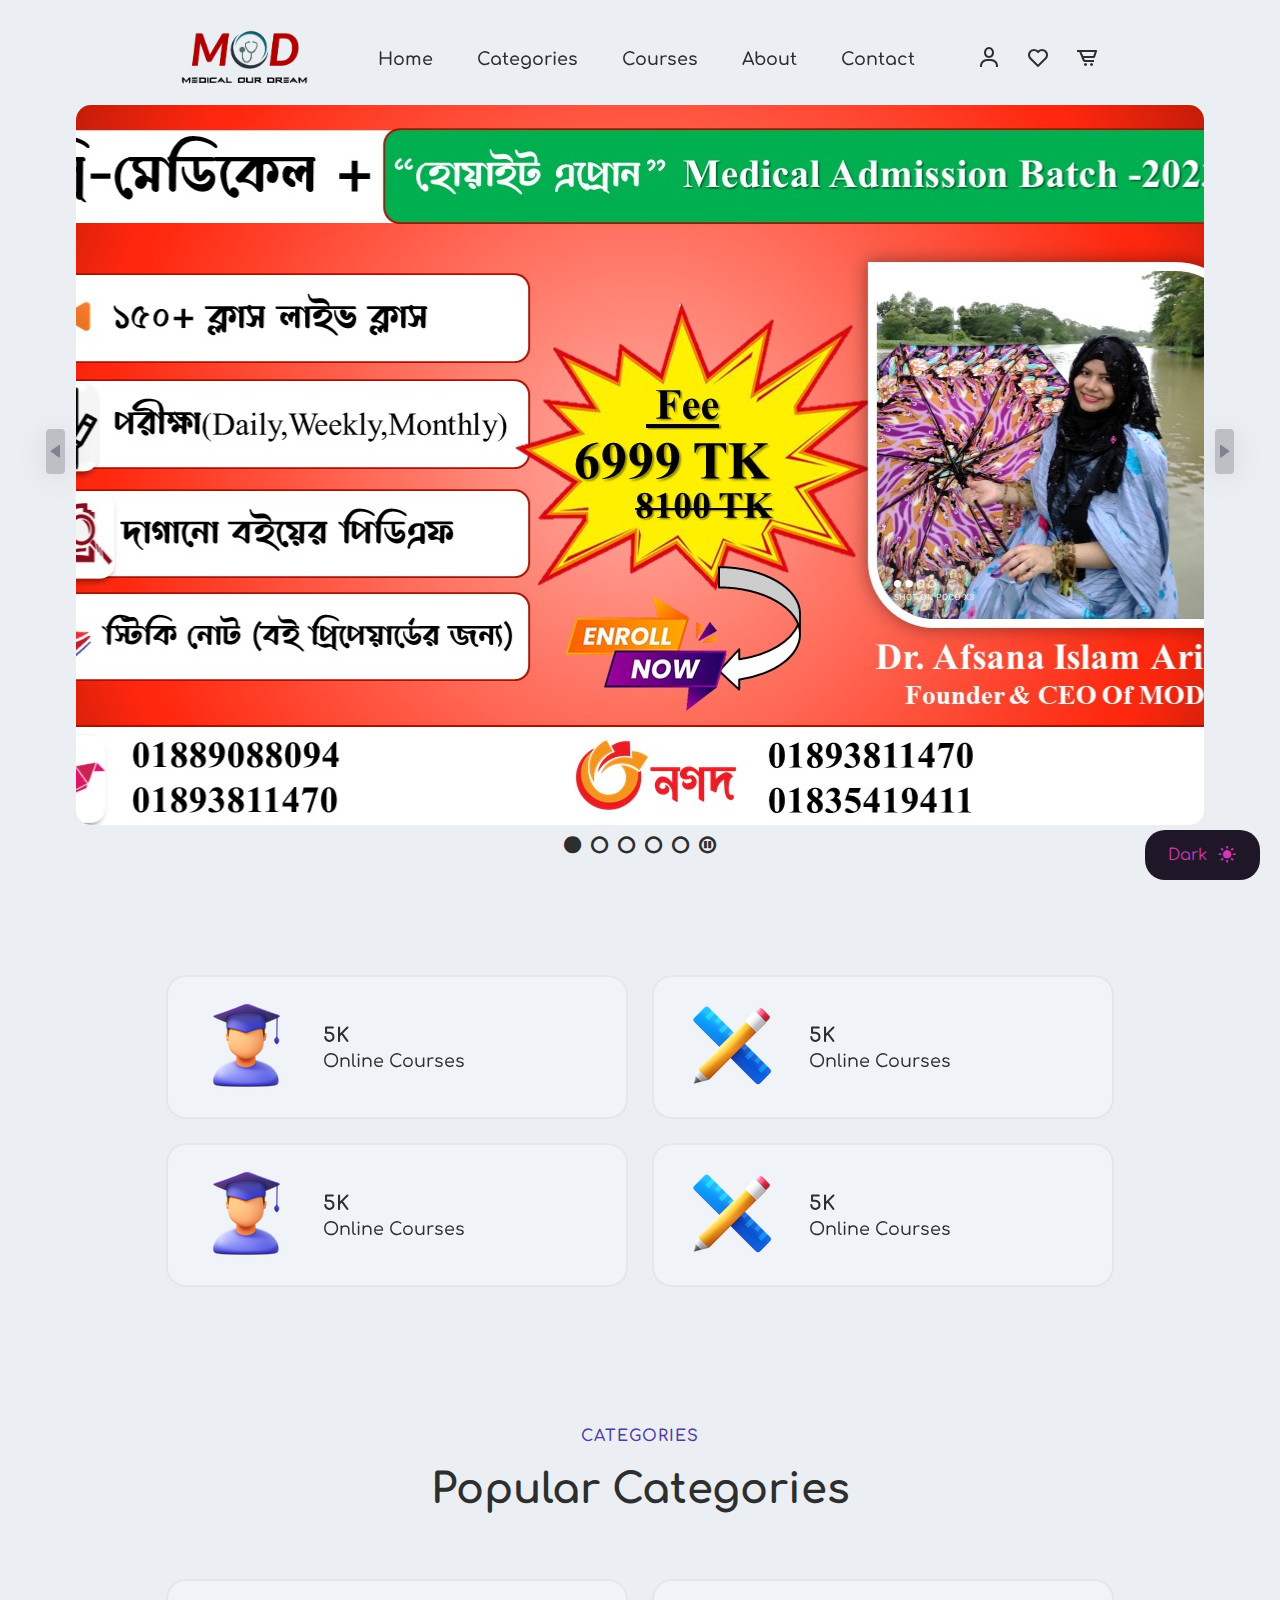
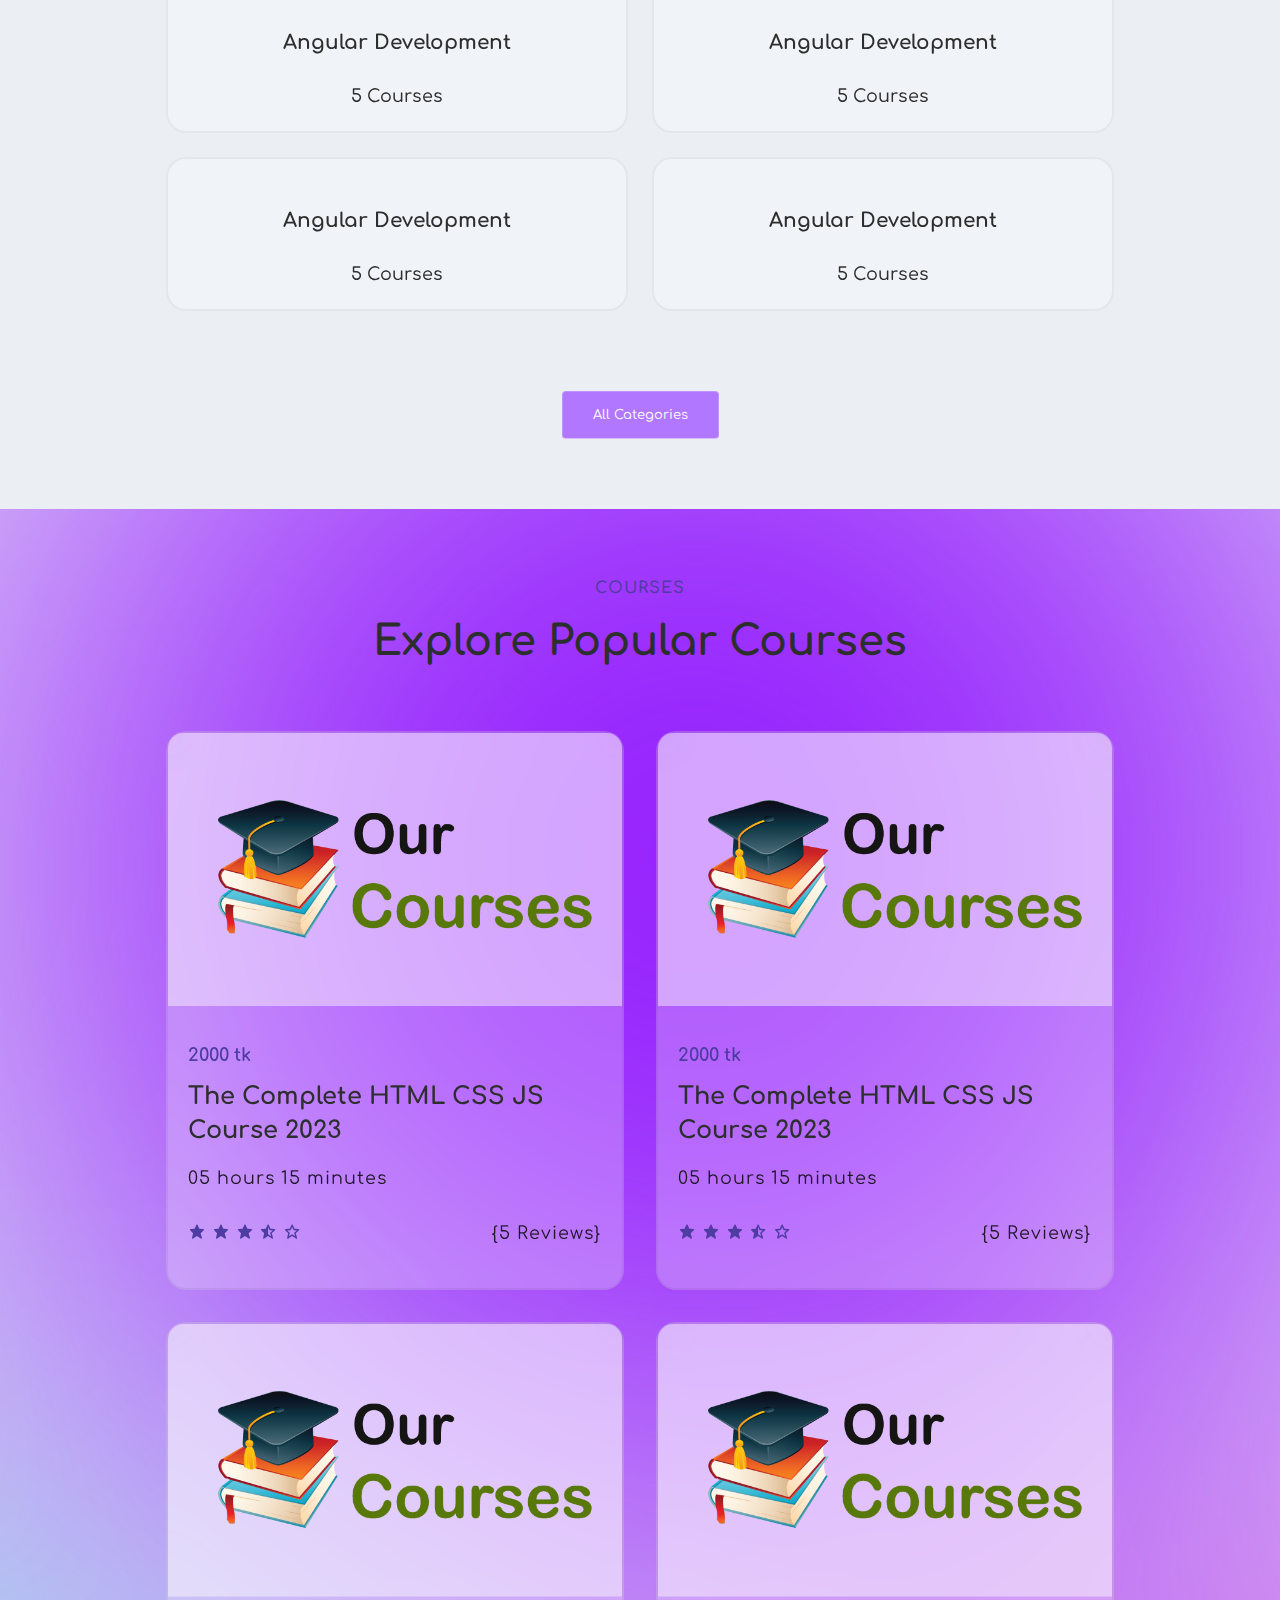
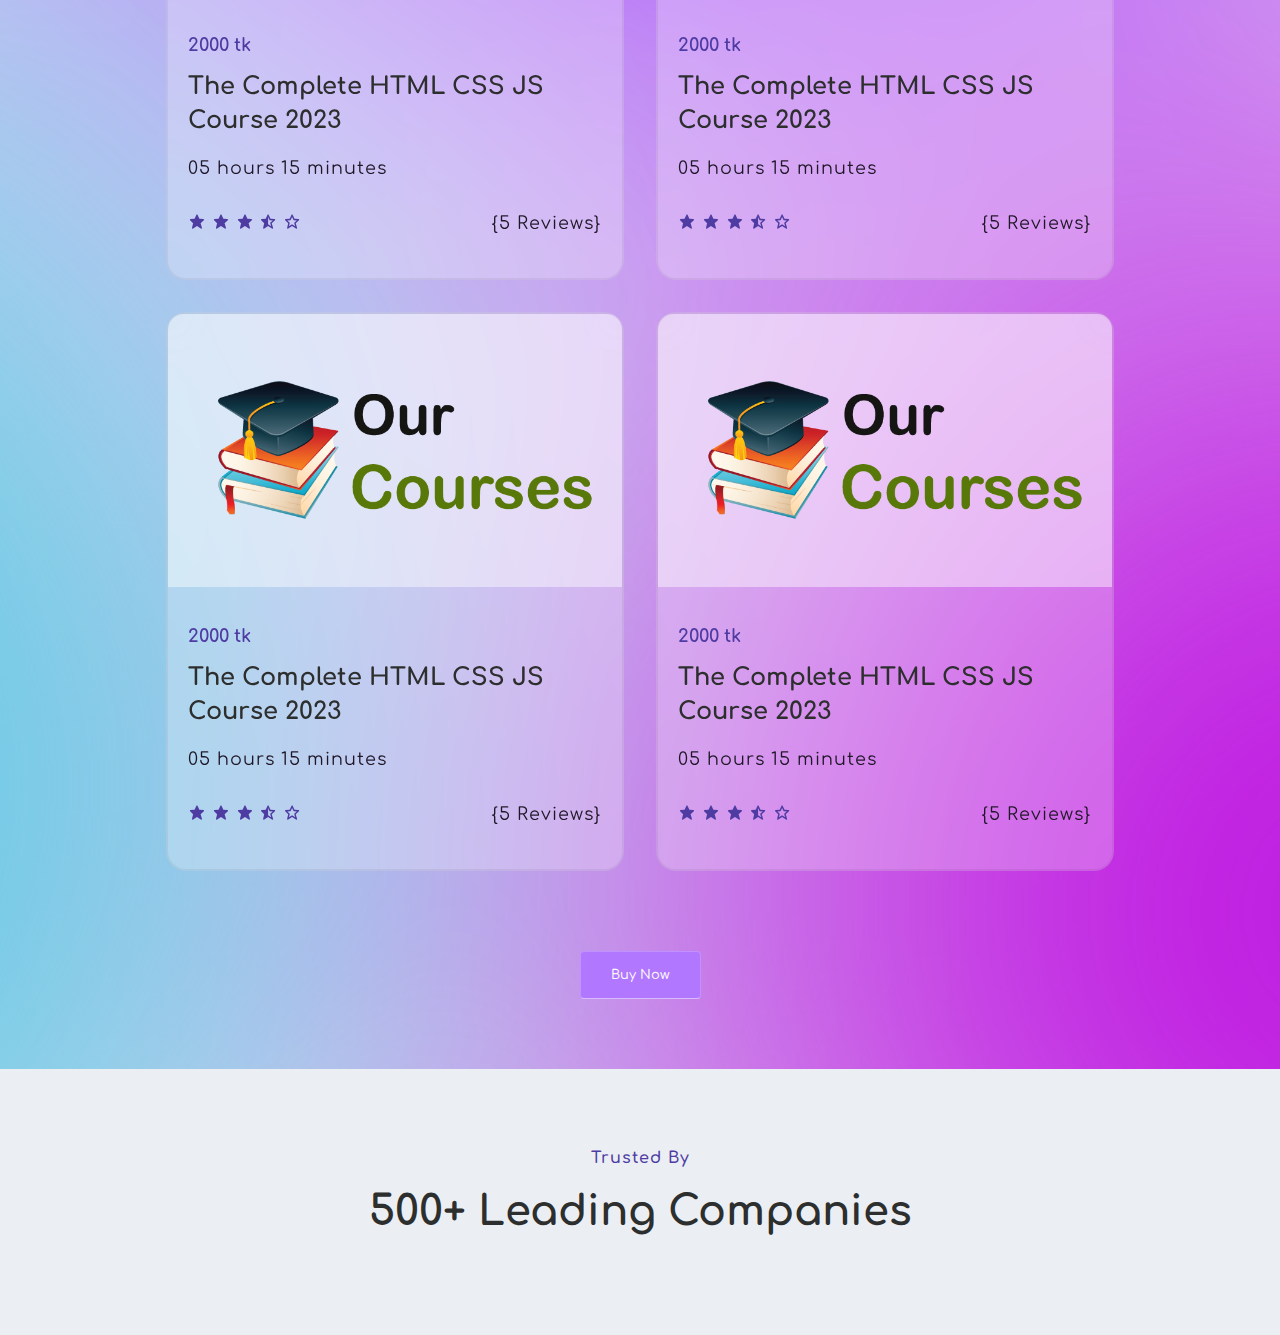
==== commit 20c2b0d1: "Index Page" ====
--- a/dev/index.html
+++ b/dev/index.html
@@ -1,876 +1,319 @@
 <!DOCTYPE html>
 <html lang="en">
 <head>
-    <meta charset="UTF-8">
-    <meta name="viewport" content="width=device-width, initial-scale=1.0">
-    <title>Document</title>
-    <link rel="stylesheet" href="./styles.css">
+  <meta charset="UTF-8">
+  <meta name="viewport" content="width=device-width, initial-scale=1.0">
+  <title>Document</title>
+    <!-- Custom CSSs -->
+    <link rel="stylesheet"
+    href="https://unpkg.com/boxicons@latest/css/boxicons.min.css">
+    <link rel="stylesheet" href="styles.css">
+    <link rel="stylesheet" href="../css/theme.css">
+    <link rel="stylesheet" href="https://cdnjs.cloudflare.com/ajax/libs/font-awesome/4.7.0/css/font-awesome.min.css">
+    <script src="https://cdnjs.cloudflare.com/ajax/libs/jquery/3.7.1/jquery.min.js"></script>
+    <script src="https://unpkg.com/gsap@3/dist/gsap.min.js"></script>
+
+    
 </head>
-
 <body>
-    <div id="container" class="container">
-		<!-- FORM SECTION -->
-		<div class="row">
-			<!-- SIGN UP -->
-			<div class="col align-items-center flex-col sign-up">
-				<div class="form-wrapper align-items-center">
-					<div class="form sign-up">
-                        <div class="login-card">
-
-                            <h2>Sign Up</h2>
-                            <h3>Enter your credentials</h3>
-                    
-                            <div class="progress-bar">
-                              <div class="step">
-                                <p>
-                                  Basic
-                                </p>
-                                <div class="bullet">
-                                  <span>1</span>
-                                </div>
-                                <div class="check fas fa-check"></div>
-                              </div>
-                              <div class="step">
-                                <p>
-                                  Bio-Data
-                                </p>
-                                <div class="bullet">
-                                  <span>2</span>
-                                </div>
-                                <div class="check fas fa-check"></div>
-                              </div>
-                              <div class="step">
-                                <p>
-                                  Password
-                                </p>
-                                <div class="bullet">
-                                  <span>3</span>
-                                </div>
-                                <div class="check fas fa-check"></div>
-                              </div>
-                              <div class="step">
-                                <p>
-                                  Preview
-                                </p>
-                                <div class="bullet">
-                                  <span>4</span>
-                                </div>
-                                <div class="check fas fa-check"></div>
-                              </div>
-                            </div>
-                    
-                            <div class="form-outer">
-                              <form class="login-form" action="process_signup.php" method="post">
-                                <div class="page slide-page">
-                                  <div class="title">
-                                    Give your Basic Info:
-                                  </div>
-                                  <div class="profpic" id="profpic">
-                                    <img src="https://i.pinimg.com/originals/0a/5f/ea/0a5feae400fc816c4ca2aca8bd67a168.jpg" />
-                                    <p>Select your Profile Picture</p>
-                                    <div id='profpic-message' class="alert-message"></div>
-                                  </div>
-                                  <div class="username">
-                                    <input autocomplete="off" spellcheck="false" class="control" type="text" id="name" name="name" placeholder="Username" />
-                                    <div id="spinner" class="spinner"></div>
-                                    <div id='name-message' class="alert-message"></div>
-                                  </div>
-                                  <div class="mobile-number">
-                                    <div class="phone-input">
-                                      <select name="countryCode" id="countryCode" class="control countryCode" disabled>
-                                        <option value="+880">+880 (BD)</option>
-                                      </select>
-                                      <input autocomplete="off" spellcheck="false" class="control mobileNumber" type="tel" id="mobile_number" name="mobile_number" placeholder="Mobile Number" />
-                                    </div>
-                                    <div id='mobile-number-message' class="alert-message"></div>
-                                  </div>
-                                  <div class="field">
-                                    <button class="firstNext next" id="firstNext">Next</button>
-                                  </div>
-                                  <h5 class="already-account">Already have an account?<b onclick="toggle()" class="pointer">Sign in here</b></h5>
-                    
-                    
-                                </div>
-                                <div class="page">
-                                  <div class="title">
-                                    Give your Bio-Data:
-                                  </div>
-                                  <div class="gender">
-                                    <div class="gender-input">
-                                      <select name="gender" id="gender" class="control gender">
-                                        <option value="">Select Gender</option>
-                                        <option value="male">Male</option>
-                                        <option value="female">Female</option>
-                                      </select>
-                                    </div>
-                                    <div id='gender-message' class="alert-message"></div>
-                                  </div>
-                                  <div class="grade">
-                                    <div class="grade-input">
-                                      <select name="grade" id="grade" class="control grade">
-                                        <option value="">Select Grade or Level</option>
-                                        <option value="eight">Eight</option>
-                                        <option value="nine">Nine</option>
-                                        <option value="ten">Ten</option>
-                                        <option value="eleven">Eleven</option>
-                                        <option value="twelve">twelve</option>
-                                        <option value="mt">Model Test</option>
-                                        <option value="admission">Admission</option>
-                                        <option value="ud">Under Graduate</option>
-                                        <option value="graduate">Graduate</option>
-                                      </select>
-                                    </div>
-                                    <div id='grade-message' class="alert-message"></div>
-                                  </div>
-                                  <div class="religion">
-                                    <div class="religion-input">
-                                      <select name="religion" id="religion" class="control religion">
-                                        <option value="">Select Religion</option>
-                                        <option value="islam">Islam</option>
-                                        <option value="hinduism">Hinduism</option>
-                                        <option value="christianity">Christianity</option>
-                                        <option value="buddhism">Buddhism</option>
-                                        <option value="other">Other</option>
-                                      </select>
-                                    </div>
-                                    <div id='religion-message' class="alert-message"></div>
-                                  </div>
-                                  <div class="district">
-                                    <div class="district-input">
-                                      <select name="district" id="district" class="control district">
-                                        <option value="">Select District</option>
-                                        <option value="72">Bagerhat</option>
-                                        <option value="73">Bandarban</option>
-                                        <option value="74">Barguna</option>
-                                        <option value="75">Barisal</option>
-                                        <option value="76">Bhola</option>
-                                        <option value="77">Bogra</option>
-                                        <option value="78">Brahmanbaria</option>
-                                        <option value="79">Chandpur</option>
-                                        <option value="80">Chapainawabganj</option>
-                                        <option value="81">Chittagong</option>
-                                        <option value="82">Chuadanga</option>
-                                        <option value="84">Cox's Bazar</option>
-                                        <option value="83">Cumilla</option>
-                                        <option value="85">Dhaka</option>
-                                        <option value="86">Dinajpur</option>
-                                        <option value="87">Faridpur</option>
-                                        <option value="88">Feni</option>
-                                        <option value="89">Gaibandha</option>
-                                        <option value="90">Gazipur</option>
-                                        <option value="91">Gopalganj</option>
-                                        <option value="92">Habiganj</option>
-                                        <option value="93">Jamalpur</option>
-                                        <option value="94">Jessore</option>
-                                        <option value="95">Jhalokathi</option>
-                                        <option value="96">Jhenaidah</option>
-                                        <option value="97">Joypurhat</option>
-                                        <option value="98">Khagrachhari</option>
-                                        <option value="99">Khulna</option>
-                                        <option value="100">Kishoreganj</option>
-                                        <option value="101">Kurigram</option>
-                                        <option value="102">Kushtia</option>
-                                        <option value="103">Lakshmipur</option>
-                                        <option value="104">Lalmonirhat</option>
-                                        <option value="105">Madaripur</option>
-                                        <option value="106">Magura</option>
-                                        <option value="107">Manikganj</option>
-                                        <option value="108">Meherpur</option>
-                                        <option value="109">Moulvibazar</option>
-                                        <option value="110">Munshiganj</option>
-                                        <option value="111">Mymensingh</option>
-                                        <option value="112">Naogaon</option>
-                                        <option value="113">Narail</option>
-                                        <option value="114">Narayanganj</option>
-                                        <option value="115">Narsingdi</option>
-                                        <option value="116">Natore</option>
-                                        <option value="117">Netrokona</option>
-                                        <option value="118">Nilphamari</option>
-                                        <option value="119">Noakhali</option>
-                                        <option value="120">Pabna</option>
-                                        <option value="121">Panchagarh</option>
-                                        <option value="122">Patuakhali</option>
-                                        <option value="123">Pirojpur</option>
-                                        <option value="124">Rajbari</option>
-                                        <option value="125">Rajshahi</option>
-                                        <option value="126">Rangamati</option>
-                                        <option value="127">Rangpur</option>
-                                        <option value="128">Satkhira</option>
-                                        <option value="129">Shariatpur</option>
-                                        <option value="130">Sherpur</option>
-                                        <option value="131">Sirajganj</option>
-                                        <option value="132">Sunamganj</option>
-                                        <option value="133">Sylhet</option>
-                                        <option value="134">Tangail</option>
-                                        <option value="135">Thakurgaon</option>
-                                      </select>
-                                    </div>
-                                    <div id='district-message' class="alert-message"></div>
-                                  </div>
-                                  <div class="email">
-                                    <input autocomplete="off" spellcheck="false" class="control" type="email" id="email" name="email" placeholder="Email" />
-                                    <div id="spinner" class="spinner"></div>
-                                    <div id='email-message' class="alert-message "></div>
-                                    <div id='email-message-1' class="alert-message "></div>
-                                  </div>
-                                  <div class="field btns">
-                                    <button class="prev-1 prev">Previous</button>
-                                    <button class="next-1 next" id="next-1">Next</button>
-                                  </div>
-                                </div>
-                                <div class="page">
-                                  <div class="title">
-                                    Set your Password:
-                                  </div>
-                                  <div class="collapsible">
-                                    <p>Password Generator</p>
-                                    <i class="fas"></i>
-                                  </div>
-                                  <div class="collapsibleContent">
-                                    <div class="s">
-                                      <div class="collapsible-container">
-                                        <div class="wrapper">
-                                          <div class="input-box">
-                                            <input type="text" disabled>
-                                            <span class="material-symbols-rounded"><i class="fa-regular fa-copy"></i></span>
-                                          </div>
-                                          <div class="pass-indicator"></div>
-                                          <div class="pass-length">
-                                            <div class="details">
-                                              <label class="title">Password Length</label>
-                                              <span></span>
-                                            </div>
-                                            <input type="range" min="1" max="30" value="1" step="1" class="seekbar">
-                                          </div>
-                    
-                                          <div class="pass-settings">
-                                            <label class="title">Password Settings</label>
-                                            <ul class="options">
-                                              <li class="option">
-                                                <input type="checkbox" id="lowercase" checked>
-                                                <label for="lowercase">Lowercase (a-z)</label>
-                                              </li>
-                                              <li class="option">
-                                                <input type="checkbox" id="uppercase">
-                                                <label for="uppercase">Uppercase (A-Z)</label>
-                                              </li>
-                                              <li class="option">
-                                                <input type="checkbox" id="numbers">
-                                                <label for="numbers">Numbers (0-9)</label>
-                                              </li>
-                                              <li class="option">
-                                                <input type="checkbox" id="symbols">
-                                                <label for="symbols">Symbols (!-$^+)</label>
-                                              </li>
-                                              <li class="option">
-                                                <input type="checkbox" id="exc-duplicate">
-                                                <label for="exc-duplicate">Exclude Duplicate</label>
-                                              </li>
-                                              <li class="option">
-                                                <input type="checkbox" id="spaces">
-                                                <label for="spaces">Include Spaces</label>
-                                              </li>
-                                            </ul>
-                                          </div>
-                    
-                    
-                                        </div>
-                                        <button class="btn generate-btn" type="button">
-                                          <p>Generate Password</p>
-                                        </button>
-                                      </div>
-                    
-                                      <script>
-                                        const sliderEl = document.querySelector(".seekbar")
-                    
-                                        sliderEl.addEventListener("input", (event) => {
-                                          const tempSliderValue = event.target.value;
-                    
-                                          lengthSlider.value = tempSliderValue;
-                    
-                                          const progress = (tempSliderValue / sliderEl.max) * 100;
-                    
-                                          sliderEl.style.background = `linear-gradient(to right, #b177ff ${progress}%, rgba(255, 255, 255, 0.1) ${progress}%)`;
-                                        })
-                                        const lengthSlider = document.querySelector(".pass-length input"),
-                                          options = document.querySelectorAll(".option input"),
-                                          copyIcon = document.querySelector(".input-box span"),
-                                          passwordInput = document.querySelector(".input-box input"),
-                                          passIndicator = document.querySelector(".pass-indicator"),
-                                          generateBtn = document.querySelector(".generate-btn");
-                    
-                                        const characters = { // object of letters, numbers & symbols
-                                          lowercase: "abcdefghijklmnopqrstuvwxyz",
-                                          uppercase: "ABCDEFGHIJKLMNOPQRSTUVWXYZ",
-                                          numbers: "0123456789",
-                                          symbols: "^!$%&|[](){}:;.,*+-#@<>~"
-                                        }
-                    
-                                        const generatePassword = () => {
-                                          let staticPassword = "",
-                                            randomPassword = "",
-                                            excludeDuplicate = false,
-                                            passLength = lengthSlider.value;
-                    
-                                          options.forEach(option => { // looping through each option's checkbox
-                                            if (option.checked) { // if checkbox is checked
-                                              // if checkbox id isn't exc-duplicate && spaces
-                                              if (option.id !== "exc-duplicate" && option.id !== "spaces") {
-                                                // adding particular key value from character object to staticPassword
-                                                staticPassword += characters[option.id];
-                                              } else if (option.id === "spaces") { // if checkbox id is spaces
-                                                staticPassword += `  ${staticPassword}  `; // adding space at the beginning & end of staticPassword
-                                              } else { // else pass true value to excludeDuplicate
-                                                excludeDuplicate = true;
-                                              }
-                                            }
-                                          });
-                    
-                                          for (let i = 0; i < passLength; i++) {
-                                            // getting random character from the static password
-                                            let randomChar = staticPassword[Math.floor(Math.random() * staticPassword.length)];
-                                            if (excludeDuplicate) { // if excludeDuplicate is true
-                                              // if randomPassword doesn't contains the current random character or randomChar is equal 
-                                              // to space " " then add random character to randomPassword else decrement i by -1
-                                              !randomPassword.includes(randomChar) || randomChar == " " ? randomPassword += randomChar : i--;
-                                            } else { // else add random character to randomPassword
-                                              randomPassword += randomChar;
-                                            }
-                                          }
-                                          passwordInput.value = randomPassword; // passing randomPassword to passwordInput value
-                                        }
-                    
-                                        const upadatePassIndicator = () => {
-                                          // if lengthSlider value is less than 8 then pass "weak" as passIndicator id else if lengthSlider 
-                                          // value is less than 16 then pass "medium" as id else pass "strong" as id
-                                          passIndicator.id = lengthSlider.value <= 8 ? "weak" : lengthSlider.value <= 16 ? "medium" : "strong";
-                                        }
-                    
-                                        const updateSlider = () => {
-                                          // passing slider value as counter text
-                                          document.querySelector(".pass-length span").innerText = lengthSlider.value;
-                                          generatePassword();
-                                          upadatePassIndicator();
-                                        }
-                                        updateSlider();
-                    
-                                        const copyPassword = () => {
-                                          navigator.clipboard.writeText(passwordInput.value); // copying random password
-                                          copyIcon.innerHTML = '<i class="fa-solid fa-check"></i>'; // changing copy icon to tick
-                                          copyIcon.style.color = "#4285F4";
-                                          setTimeout(() => { // after 1500 ms, changing tick icon back to copy
-                                            copyIcon.innerHTML = '<i class="fa-regular fa-copy"></i>';
-                                            copyIcon.style.color = "#707070";
-                                          }, 1500);
-                                        }
-                    
-                                        copyIcon.addEventListener("click", copyPassword);
-                                        lengthSlider.addEventListener("input", updateSlider);
-                                        generateBtn.addEventListener("click", generatePassword);
-                                      </script>
-                                    </div>
-                                  </div>
-                    
-                                  <!-- ==================================================================================== -->
-                    
-                                  <div class="strength" id="strength"></div>
-                                  <div id="bars">
-                                    <div></div>
-                                  </div>
-                                  <div id='pass-length-message' class="alert-message"></div>
-                                  <div id='pass-match-message' class="alert-message"></div>
-                                  <div class="password-container">
-                                    <input spellcheck="false" class="control" id="password" name="password" type="password" placeholder="Password" />
-                                    <div class="password-toggle show" onclick="togglePassword('password')"></div>
-                                  </div>
-                    
-                                  <div class="password-container">
-                                    <input spellcheck="false" class="control" id="confirm-password" type="password" placeholder="Confirm Password" name="confirm_password" />
-                                    <div class="password-toggle show" onclick="togglePassword('confirm-password')"></div>
-                                  </div>
-                    
-                                  <div class="field btns">
-                                    <button class="prev-2 prev">Previous</button>
-                                    <button class="next-2 next" id="next-2">Next</button>
-                                  </div>
-                                </div>
-                                <!-- Preview Section -->
-                                <div class="page">
-                                  <div class="preview">
-                                    <div class="title">
-                                      Preview your Selections:
-                                    </div>
-                                    <!-- Add a preview section for selected data -->
-                    
-                                    <table>
-                                      <tr>
-                                        <th colspan="2" class="label"><strong>Profile Picture:</strong></th>
-                                        <td colspan="2"><img class="profilePicPreview" id="profilePicPreview" data-target="#profpic" /></td>
-                                      </tr>
-                                      <tr>
-                                        <th class="label"><strong>Username<sup class="required-sign">*</sup>:</strong></td>
-                                        <td> <span class="preview-text" id="previewUsername"></span></td>
-                                        <th class="label"><strong>Mobile<sup class="required-sign">*</sup>:</strong></td>
-                                        <td> <span class="preview-text" id="previewMobileNumber"></span></td>
-                                      </tr>
-                                      <tr>
-                                        <th class="label"><strong>Grade<sup class="required-sign">*</sup>:</strong></td>
-                                        <td> <span class="preview-text" id="previewGrade"></span></td>
-                                        <th class="label"><strong>Gender<sup class="required-sign">*</sup>:</strong></td>
-                                        <td> <span class="preview-text" id="previewGender"></span></td>
-                                      </tr>
-                                      <tr>
-                                        <th class="label"><strong>Religion<sup class="required-sign">*</sup>:</strong></td>
-                                        <td> <span class="preview-text" id="previewReligion"></span></td>
-                                        <th class="label"><strong>District<sup class="required-sign">*</sup>:</strong></td>
-                                        <td> <span class="preview-text" id="previewDistrict"></span></td>
-                                      </tr>
-                                      <tr>
-                                        <th class="label"><strong>Email:</strong></td>
-                                        <td colspan="6"> <span class="preview-text" id="previewEmail"></span></td>
-                                      </tr>
-                                    </table>
-                    
-                                  </div>
-                    
-                                  <div class="field btns">
-                                    <button class="prev-3 prev">Previous</button>
-                                  </div>
-                                  <button class="btn signup-btn" id="signup-btn" type="submit">
-                                    <p>JOIN NOW</p>
-                                  </button>
-                                </div>
-                              </form>
-                            </div>
-                    
-                    
-                            <script>
-                              const slidePage = document.querySelector(".slide-page");
-                              const nextBtnFirst = document.querySelector(".firstNext");
-                              const prevBtnSec = document.querySelector(".prev-1");
-                              const nextBtnSec = document.querySelector(".next-1");
-                              const prevBtnThird = document.querySelector(".prev-2");
-                              const nextBtnThird = document.querySelector(".next-2");
-                              const prevBtnFourth = document.querySelector(".prev-3");
-                              const progressText = document.querySelectorAll(".step p");
-                              const progressCheck = document.querySelectorAll(".step .check");
-                              const bullet = document.querySelectorAll(".step .bullet");
-                              let current = 1;
-                    
-                              nextBtnFirst.addEventListener("click", function(event) {
-                                event.preventDefault();
-                                slidePage.style.marginLeft = "-25%";
-                                bullet[current - 1].classList.add("active");
-                                progressCheck[current - 1].classList.add("active");
-                                progressText[current - 1].classList.add("active");
-                                current += 1;
-                              });
-                              nextBtnSec.addEventListener("click", function(event) {
-                                event.preventDefault();
-                                slidePage.style.marginLeft = "-50%";
-                                bullet[current - 1].classList.add("active");
-                                progressCheck[current - 1].classList.add("active");
-                                progressText[current - 1].classList.add("active");
-                                current += 1;
-                              });
-                              nextBtnThird.addEventListener("click", function(event) {
-                                event.preventDefault();
-                                slidePage.style.marginLeft = "-75%";
-                                bullet[current - 1].classList.add("active");
-                                progressCheck[current - 1].classList.add("active");
-                                progressText[current - 1].classList.add("active");
-                                current += 1;
-                              });
-                              prevBtnSec.addEventListener("click", function(event) {
-                                event.preventDefault();
-                                slidePage.style.marginLeft = "0%";
-                                bullet[current - 2].classList.remove("active");
-                                progressCheck[current - 2].classList.remove("active");
-                                progressText[current - 2].classList.remove("active");
-                                current -= 1;
-                              });
-                              prevBtnThird.addEventListener("click", function(event) {
-                                event.preventDefault();
-                                slidePage.style.marginLeft = "-25%";
-                                bullet[current - 2].classList.remove("active");
-                                progressCheck[current - 2].classList.remove("active");
-                                progressText[current - 2].classList.remove("active");
-                                current -= 1;
-                              });
-                              prevBtnFourth.addEventListener("click", function(event) {
-                                event.preventDefault();
-                                slidePage.style.marginLeft = "-50%";
-                                bullet[current - 2].classList.remove("active");
-                                progressCheck[current - 2].classList.remove("active");
-                                progressText[current - 2].classList.remove("active");
-                                current -= 1;
-                              });
-                    
-                              // Get the elements
-                    
-                              // Define your phone number patterns
-                              const phoneNumberPatterns = {
-                                '+880': {
-                                  pattern: /^[0-9]{3,}$/,
-                                  minLength: 10,
-                                  maxLength: 11
-                                }, // Bangladesh
-                                '+1': {
-                                  pattern: /^[0-9]{3,}$/,
-                                  minLength: 10,
-                                  maxLength: 10
-                                }, // USA
-                                '+44': {
-                                  pattern: /^[0-9]{5,}$/,
-                                  minLength: 10,
-                                  maxLength: 11
-                                }, // UK
-                                // Add more country patterns here
-                              };
-                    
-                              // Get references to your input elements
-                              const nameInput = document.getElementById('name');
-                              const firstNextButton = document.getElementById('firstNext');
-                              const countryCodeInput = document.getElementById('countryCode');
-                              const mobileNumberInput = document.getElementById('mobile_number');
-                              const mobileNumberDiv = document.getElementById('mobile-number-message');
-                    
-                              // Function to check the username validation criteria
-                              function checkName() {
-                                const validPattern = /^[a-zA-Z0-9_]*$/;
-                    
-                                return (
-                                  nameInput.value.length >= 3 &&
-                                  nameInput.value.length <= 15 &&
-                                  validPattern.test(nameInput.value)
-                                );
-                              }
-                    
-                              // Function to check phone number validation
-                              document.addEventListener("DOMContentLoaded", function() {
-                                function handleMobileNumberInput() {
-                                  const mobileInput = document.getElementById("mobile_number");
-                                  if (mobileInput.value.startsWith("0")) {
-                                    mobileInput.value = mobileInput.value.substring(1); // Remove the first character (0)
-                                  }
-                                }
-                    
-                                document.getElementById("mobile_number").addEventListener("input", handleMobileNumberInput);
-                              });
-                    
-                              function checkMobileNumber() {
-                                const countryCode = countryCodeInput.value;
-                                const {
-                                  pattern,
-                                  minLength,
-                                  maxLength
-                                } = phoneNumberPatterns[countryCode];
-                    
-                                return (
-                                  mobileNumberInput.value.length >= minLength &&
-                                  mobileNumberInput.value.length <= maxLength &&
-                                  pattern.test(mobileNumberInput.value)
-                                );
-                              }
-                    
-                              // Function to enable or disable the "Next" button based on both checks
-                              function updateFirstNextButtonState() {
-                                const isNameValid = checkName();
-                                const isMobileNumberValid = checkMobileNumber();
-                    
-                                if (isNameValid && isMobileNumberValid) {
-                                  firstNextButton.disabled = false;
-                                  document.getElementById("firstNext").innerHTML = "Next";
-                                } else {
-                                  firstNextButton.disabled = true;
-                                  document.getElementById("firstNext").innerHTML = "Please fillup all the requied fields ";
-                                }
-                              }
-                    
-                              // Initial check when the page loads
-                              updateFirstNextButtonState();
-                    
-                              // Add event listeners to the name, country code, and mobile number input fields
-                              nameInput.addEventListener('input', updateFirstNextButtonState);
-                              countryCodeInput.addEventListener('input', updateFirstNextButtonState);
-                              mobileNumberInput.addEventListener('input', updateFirstNextButtonState);
-                    
-                              //Gender Validation
-                              const genderSelector = document.getElementById("gender");
-                    
-                              genderSelector.addEventListener("change", function() {
-                                const selectedOption = genderSelector.options[genderSelector.selectedIndex];
-                    
-                                if (selectedOption.value !== "") {
-                                  genderSelector.options[0].disabled = true;
-                                }
-                              });
-                    
-                              //Grade Validation
-                              const gradeSelector = document.getElementById("grade");
-                    
-                              gradeSelector.addEventListener("change", function() {
-                                const selectedOption = gradeSelector.options[gradeSelector.selectedIndex];
-                    
-                                if (selectedOption.value !== "") {
-                                  gradeSelector.options[0].disabled = true;
-                                }
-                              });
-                    
-                              //Religion Validation
-                              const religionSelector = document.getElementById("religion");
-                    
-                              religionSelector.addEventListener("change", function() {
-                                const selectedOption = religionSelector.options[religionSelector.selectedIndex];
-                    
-                                if (selectedOption.value !== "") {
-                                  religionSelector.options[0].disabled = true;
-                                }
-                              });
-                    
-                              //District Validation
-                              const districtSelector = document.getElementById("district");
-                    
-                              districtSelector.addEventListener("change", function() {
-                                const selectedOption = districtSelector.options[districtSelector.selectedIndex];
-                    
-                                if (selectedOption.value !== "") {
-                                  districtSelector.options[0].disabled = true;
-                                }
-                              });
-                    
-                              // Load functions after loading the page
-                              window.addEventListener('load', function() {
-                                // Define the select elements and the next button.
-                                const genderSelect = document.querySelector('#gender');
-                                const gradeSelect = document.querySelector('#grade');
-                                const religionSelect = document.querySelector('#religion');
-                                const districtSelect = document.querySelector('#district');
-                                const next1Button = document.querySelector('#next-1');
-                    
-                                // Disable the next button initially.
-                                next1Button.disabled = true;
-                                document.getElementById("next-1").innerHTML = "Please fillup all the requied fields ";
-                    
-                                // Add event listeners to the select elements to listen for changes.
-                                genderSelect.addEventListener('change', validateAndEnableNext1Button);
-                                gradeSelect.addEventListener('change', validateAndEnableNext1Button);
-                                religionSelect.addEventListener('change', validateAndEnableNext1Button);
-                                districtSelect.addEventListener('change', validateAndEnableNext1Button);
-                    
-                                // Function to validate the select elements and enable the next button if all of the elements are valid.
-                                function validateAndEnableNext1Button() {
-                                  // Check if the value of any of the select elements is empty.
-                                  if (genderSelect.value === '' || gradeSelect.value === '' || religionSelect.value === '' || districtSelect.value === '') {
-                                    // Disable the next button.
-                                    next1Button.disabled = true;
-                                    document.getElementById("next-1").innerHTML = "Please fillup all the requied fields ";
-                                  } else {
-                                    // Enable the next button.
-                                    next1Button.disabled = false;
-                                    document.getElementById("next-1").innerHTML = "Next";
-                                    // Remove any existing error messages.
-                                    document.querySelector('#gender-message').innerHTML = '';
-                                    document.querySelector('#grade-message').innerHTML = '';
-                                    document.querySelector('#religion-message').innerHTML = '';
-                                    document.querySelector('#district-message').innerHTML = '';
-                                  }
-                                }
-                    
-                                // Add an event listener to the next button to show the error messages if the button is clicked and it is disabled.
-                                next1Button.addEventListener('click', function() {
-                                  if (next1Button.disabled) {
-                                    // Show the error messages.
-                                    // document.getElementById("next-1").innerHTML = "Please fillup all the requied fields ";
-                                  }
-                                });
-                              });
-                    
-                              //Password validation
-                              document.addEventListener("DOMContentLoaded", function() {
-                                const passwordInput = document.querySelector("#password");
-                                const confirmPassInput = document.querySelector("#confirm-password");
-                                const passMatchDiv = document.querySelector("#pass-match-message");
-                                const passLengthDiv = document.querySelector("#pass-length-message");
-                                const next2Button = document.querySelector("#next-2");
-                    
-                                // Function to check if passwords match and meet length criteria
-                                function checkPasswordCriteria() {
-                                  const password = passwordInput.value;
-                                  const confirmPassword = confirmPassInput.value;
-                                  const isPasswordEmpty = password.trim() === '';
-                                  const isPasswordShort = password.length < 8;
-                                  const doPasswordsMatch = password === confirmPassword;
-                    
-                                  if (!isPasswordEmpty && doPasswordsMatch && !isPasswordShort) {
-                                    next2Button.disabled = false; // Enable the "Next" button
-                                    document.getElementById("next-2").innerHTML = "Next ";
-                                  } else {
-                                    next2Button.disabled = true; // Disable the "Next" button
-                                    document.getElementById("next-2").innerHTML = "8+ character matching password required to continue";
-                                  }
-                                }
-                    
-                                // Call the initial check function on page load
-                                checkPasswordCriteria();
-                    
-                                // Add input event listeners to the password and confirm password fields
-                                passwordInput.addEventListener("input", checkPasswordCriteria);
-                                confirmPassInput.addEventListener("input", checkPasswordCriteria);
-                              });
-                    
-                              // Function to update the preview based on user input
-                              function updatePreview() {
-                                const username = document.getElementById("name").value;
-                                const countryCode = document.getElementById("countryCode").value;
-                                const mobileNumber = countryCode + document.getElementById("mobile_number").value;
-                                const genderSelect = document.getElementById("gender");
-                                const gender = genderSelect.options[genderSelect.selectedIndex].text;
-                                const gradeSelect = document.getElementById("grade");
-                                const grade = gradeSelect.options[gradeSelect.selectedIndex].text;
-                                const religionSelect = document.getElementById("religion");
-                                const religion = religionSelect.options[religionSelect.selectedIndex].text;
-                                const districtSelect = document.getElementById("district");
-                                const district = districtSelect.options[districtSelect.selectedIndex].text;
-                                const email = document.getElementById("email").value;
-                    
-                                document.getElementById("previewUsername").textContent = username;
-                                document.getElementById("previewMobileNumber").textContent = mobileNumber;
-                                document.getElementById("previewGender").textContent = gender;
-                                document.getElementById("previewGrade").textContent = grade;
-                                document.getElementById("previewReligion").textContent = religion;
-                                document.getElementById("previewDistrict").textContent = district;
-                                document.getElementById("previewEmail").textContent = email;
-                              }
-                    
-                              // Attach the updatePreview function to form inputs' change events
-                              document.getElementById("name").addEventListener("input", updatePreview);
-                              document.getElementById("mobile_number").addEventListener("input", updatePreview);
-                              document.getElementById("gender").addEventListener("change", updatePreview); // Use change event for select elements
-                              document.getElementById("grade").addEventListener("change", updatePreview);
-                              document.getElementById("religion").addEventListener("change", updatePreview);
-                              document.getElementById("district").addEventListener("change", updatePreview);
-                              document.getElementById("email").addEventListener("input", updatePreview);
-                    
-                              // Get references to the "JOIN NOW" button and all the "Next" buttons
-                              const joinNowButton = document.getElementById("signup-btn");
-                              const next1Button = document.getElementById("next-1");
-                              const next2Button = document.getElementById("next-2");
-                    
-                              // Function to update the state of the "JOIN NOW" button
-                              function updateJoinNowButtonState() {
-                                const isFirstNextEnabled = !firstNextButton.disabled;
-                                const isNext1Enabled = !next1Button.disabled;
-                                const isNext2Enabled = !next2Button.disabled;
-                    
-                                if (isFirstNextEnabled && isNext1Enabled && isNext2Enabled) {
-                                  joinNowButton.disabled = false;
-                                } else {
-                                  joinNowButton.disabled = true;
-                                }
-                              }
-                    
-                              // Add event listeners to the "Next" buttons to update the state of the "JOIN NOW" button
-                              firstNextButton.addEventListener("click", updateJoinNowButtonState);
-                              next1Button.addEventListener("click", updateJoinNowButtonState);
-                              next2Button.addEventListener("click", updateJoinNowButtonState);
-                    
-                              // Initial check when the page loads
-                              updateJoinNowButtonState();
-                    
-                    
-                    
-                    
-                    
-                    
-                            </script>
-                    
-                    
-                    
-                    
-                    
-                    
-                          </div>
-					</div>
-				</div>
-			
-			</div>
-			<!-- END SIGN UP -->
-			<!-- SIGN IN -->
-			<div class="col align-items-center flex-col sign-in">
-				<div class="form-wrapper align-items-center">
-					<div class="form sign-in">
-                        <div class="login-card">
-                            <img src="https://i.pinimg.com/originals/0a/5f/ea/0a5feae400fc816c4ca2aca8bd67a168.jpg" />
-                            <h2>Sign In</h2>
-                            <h3>Enter your credentials</h3>
-                            <form class="login-form">
-                              <div class="email">
-                                <input autocomplete="off" spellcheck="false" class="control" type="email" placeholder="Email or Phone Number" name="credentials" />
-                                <div id="spinner" class="spinner"></div>
-                              </div>
-                              <input spellcheck="false" class="control" id="password-1" type="password" placeholder="Password" onkeyup="handleChange()" />
-                              <div id="bars-1">
-                                <div></div>
-                              </div>
-                              <button class="btn signin-btn" id="signin-btn" type="submit">
-                                <p>Login</p>
-                              </button>
-                              <h5>Do not have an account?<b onclick="toggle()" class="pointer">Sign up here</b></h5>
-                            </form>
-                          </div>
-					</div>
-				</div>
-				<div class="form-wrapper">
-		
-				</div>
-			</div>
-			<!-- END SIGN IN -->
-		</div>
-		<!-- END FORM SECTION -->
-		<!-- CONTENT SECTION -->
-		<div class="row content-row">
-			<!-- SIGN IN CONTENT -->
-			<div class="col align-items-center flex-col">
-				<div class="text sign-in">
-					<h2>
-						Welcome
-					</h2>
-	
-				</div>
-				<div class="img sign-in">
-		
-				</div>
-			</div>
-			<!-- END SIGN IN CONTENT -->
-			<!-- SIGN UP CONTENT -->
-			<div class="col align-items-center flex-col">
-				<div class="img sign-up">
-				
-				</div>
-				<div class="text sign-up">
-					<h2>
-						Join with us
-					</h2>
-	
-				</div>
-			</div>
-			<!-- END SIGN UP CONTENT -->
-		</div>
-		<!-- END CONTENT SECTION -->
-	</div>
+  <div class="theme-toggle" id="theme-btn">
+    <span id="themebtnText">Dark</span>
+    <div id="themebtnIcon"></div>
+  </div>
+  <!-- Start Header -->
+  <header>
+    <a href="#" class="logo">
+      <img src="../img/logo/logo.png" alt="">
+    </a>
+
+    <ul class="navbar">
+      <li><a href="#home">Home</a></li>
+      <li><a href="#categories">Categories</a></li>
+      <li><a href="#courses">Courses</a></li>
+      <li><a href="#about">About</a></li>
+      <li><a href="#contact">Contact</a></li>
+    </ul>
+
+    <div class="header-icons">
+      <a href="#"><i class='bx bx-user' ></i></a>
+      <a href="#"><i class='bx bx-heart' ></i></a>
+      <a href="#"><i class='bx bx-cart-alt' ></i></a>
+      <div class="bx bx-menu" id="menu-icon"></div>
+    </div>
+  </header>
+
+  
+
+<!-- Start Home Section -->
+
+<section class="home" id="home">
+
+<!-- slider -->
+<div class="slider">
+  <!-- slide -->
+  <ul>
+    <li class="active"></li>
+    <li></li>
+    <li></li>
+    <li></li>
+    <li></li>
+  </ul>
+  <ol>
+    <!-- point -->
+    <li class="active"><i class="fa fa-circle-o"></i></li>
+    <li><i class="fa fa-circle-o"></i></li>
+    <li><i class="fa fa-circle-o"></i></li>
+    <li><i class="fa fa-circle-o"></i></li>
+    <li><i class="fa fa-circle-o"></i></li>
+    <!-- playpause -->
+    <i class="fa playpause fa-pause-circle-o" title="pause"></i>
+  </ol>
+  <!-- controll -->
+  <span class="controll active"><i class='bx bxs-left-arrow'></i></span>
+  <span class="controll"><i class='bx bxs-right-arrow' ></i></span>
+</div>
+</section>
+
+<!-- Start Home Container Section -->
+
+<section class="home-container">
+  <div class="home-container-box">
+    <div class="home-container-img">
+      <img src="../img/icons/graduation.svg" alt="">
+    </div>
+    <div class="home-container-text">
+      <h4>5K</h4>
+      <p>Online Courses</p>
+    </div>
+  </div>
+
+  <div class="home-container-box">
+    <div class="home-container-img">
+      <img src="../img/icons/design.svg" alt="">
+    </div>
+    <div class="home-container-text">
+      <h4>5K</h4>
+      <p>Online Courses</p>
+    </div>
+  </div>
+
+  <div class="home-container-box">
+    <div class="home-container-img">
+      <img src="../img/icons/graduation.svg" alt="">
+    </div>
+    <div class="home-container-text">
+      <h4>5K</h4>
+      <p>Online Courses</p>
+    </div>
+  </div>
+
+  <div class="home-container-box">
+    <div class="home-container-img">
+      <img src="../img/icons/design.svg" alt="">
+    </div>
+    <div class="home-container-text">
+      <h4>5K</h4>
+      <p>Online Courses</p>
+    </div>
+  </div>
+</section>
+
+<!-- Start Categories Section -->
+
+<section class="categories" id="categories">
+  <div class="center-text">
+    <h5>CATEGORIES</h5>
+    <h2>Popular Categories</h2>
+  </div>
+
+  <div class="categories-content">
+    <div class="box">
+      <img src="" alt="">
+      <h3>Angular Development</h3>
+      <p>5 Courses</p>
+    </div>
+
+    <div class="box">
+      <img src="" alt="">
+      <h3>Angular Development</h3>
+      <p>5 Courses</p>
+    </div>
+
+    <div class="box">
+      <img src="" alt="">
+      <h3>Angular Development</h3>
+      <p>5 Courses</p>
+    </div>
+
+    <div class="box">
+      <img src="" alt="">
+      <h3>Angular Development</h3>
+      <p>5 Courses</p>
+    </div>
+  </div>
+  <div class="main-btn">
+    <a href="#" class="btn">All Categories</a>
+  </div>
+</section>
+
+<!-- Start Sourses Section -->
+
+<section class="courses" id="courses">
+  <div class="center-text">
+    <h5>COURSES</h5>
+    <h2>Explore Popular Courses</h2>
+  </div>
+
+  <div class="courses-content">
+    <div class="row">
+      <img src="../img/courses/course.png" alt="">
+      <div class="courses-text">
+        <h5>2000 tk</h5>
+        <h3>The Complete HTML CSS JS Course 2023</h3>
+        <h6>05 hours 15 minutes</h6>
+        <div class="rating">
+          <div class="star">
+            <a href="#"><i class='bx bxs-star'></i></a>
+            <a href="#"><i class='bx bxs-star'></i></a>
+            <a href="#"><i class='bx bxs-star'></i></a>
+            <a href="#"><i class='bx bxs-star-half' ></i></a>
+            <a href="#"><i class='bx bx-star' ></i></a>
+          </div>
+          <div class="review">
+            <p>{5 Reviews}</p>
+          </div>
+        </div>
+      </div>
+    </div>
+
+    <div class="row">
+      <img src="../img/courses/course.png" alt="">
+      <div class="courses-text">
+        <h5>2000 tk</h5>
+        <h3>The Complete HTML CSS JS Course 2023</h3>
+        <h6>05 hours 15 minutes</h6>
+        <div class="rating">
+          <div class="star">
+            <a href="#"><i class='bx bxs-star'></i></a>
+            <a href="#"><i class='bx bxs-star'></i></a>
+            <a href="#"><i class='bx bxs-star'></i></a>
+            <a href="#"><i class='bx bxs-star-half' ></i></a>
+            <a href="#"><i class='bx bx-star' ></i></a>
+          </div>
+          <div class="review">
+            <p>{5 Reviews}</p>
+          </div>
+        </div>
+      </div>
+    </div>
+
+    <div class="row">
+      <img src="../img/courses/course.png" alt="">
+      <div class="courses-text">
+        <h5>2000 tk</h5>
+        <h3>The Complete HTML CSS JS Course 2023</h3>
+        <h6>05 hours 15 minutes</h6>
+        <div class="rating">
+          <div class="star">
+            <a href="#"><i class='bx bxs-star'></i></a>
+            <a href="#"><i class='bx bxs-star'></i></a>
+            <a href="#"><i class='bx bxs-star'></i></a>
+            <a href="#"><i class='bx bxs-star-half' ></i></a>
+            <a href="#"><i class='bx bx-star' ></i></a>
+          </div>
+          <div class="review">
+            <p>{5 Reviews}</p>
+          </div>
+        </div>
+      </div>
+    </div>
+
+    <div class="row">
+      <img src="../img/courses/course.png" alt="">
+      <div class="courses-text">
+        <h5>2000 tk</h5>
+        <h3>The Complete HTML CSS JS Course 2023</h3>
+        <h6>05 hours 15 minutes</h6>
+        <div class="rating">
+          <div class="star">
+            <a href="#"><i class='bx bxs-star'></i></a>
+            <a href="#"><i class='bx bxs-star'></i></a>
+            <a href="#"><i class='bx bxs-star'></i></a>
+            <a href="#"><i class='bx bxs-star-half' ></i></a>
+            <a href="#"><i class='bx bx-star' ></i></a>
+          </div>
+          <div class="review">
+            <p>{5 Reviews}</p>
+          </div>
+        </div>
+      </div>
+    </div>
+
+    <div class="row">
+      <img src="../img/courses/course.png" alt="">
+      <div class="courses-text">
+        <h5>2000 tk</h5>
+        <h3>The Complete HTML CSS JS Course 2023</h3>
+        <h6>05 hours 15 minutes</h6>
+        <div class="rating">
+          <div class="star">
+            <a href="#"><i class='bx bxs-star'></i></a>
+            <a href="#"><i class='bx bxs-star'></i></a>
+            <a href="#"><i class='bx bxs-star'></i></a>
+            <a href="#"><i class='bx bxs-star-half' ></i></a>
+            <a href="#"><i class='bx bx-star' ></i></a>
+          </div>
+          <div class="review">
+            <p>{5 Reviews}</p>
+          </div>
+        </div>
+      </div>
+    </div>
+
+    <div class="row">
+      <img src="../img/courses/course.png" alt="">
+      <div class="courses-text">
+        <h5>2000 tk</h5>
+        <h3>The Complete HTML CSS JS Course 2023</h3>
+        <h6>05 hours 15 minutes</h6>
+        <div class="rating">
+          <div class="star">
+            <a href="#"><i class='bx bxs-star'></i></a>
+            <a href="#"><i class='bx bxs-star'></i></a>
+            <a href="#"><i class='bx bxs-star'></i></a>
+            <a href="#"><i class='bx bxs-star-half' ></i></a>
+            <a href="#"><i class='bx bx-star' ></i></a>
+          </div>
+          <div class="review">
+            <p>{5 Reviews}</p>
+          </div>
+        </div>
+      </div>
+    </div>
+  </div>
+
+  <div class="main-btn">
+    <a href="#" class="btn">Buy Now</a>
+  </div>
+</section>
+
+<!-- Start CTA Section -->
+
+<section class="cta">
+  <div class="center-text">
+    <h5>Trusted By</h5>
+    <h2>500+ Leading Companies</h2>
+  </div>
+
+  <div class="cta-content">
+    <div class="cta-img">
+      <img src="" alt="">
+    </div>
+  </div>
+</section>
+
+  <!-- Custom JSs -->
+  <script src="script.js"></script>
+
 </body>
-
-<script>
-    let container = document.getElementById('container')
-
-toggle = () => {
-	container.classList.toggle('sign-in')
-	container.classList.toggle('sign-up')
-}
-
-setTimeout(() => {
-	container.classList.add('sign-in')
-}, 200)
-</script>
 </html>--- a/dev/styles.css
+++ b/dev/styles.css
@@ -1,1775 +1,445 @@
-:root {
-    --primary-color: #4EA685;
-    --secondary-color: #57B894;
-    --black: #000000;
-    --white: #ffffff;
-    --gray: #efefef;
-    --gray-2: #757575;
-
-    --facebook-color: #4267B2;
-    --google-color: #DB4437;
-    --twitter-color: #1DA1F2;
-    --insta-color: #E1306C;
-}
-
-
-
 * {
-    margin: 0;
-    padding: 0;
-    box-sizing: border-box;
-}
-
-html,
+  padding: 0;
+  margin: 0;
+  box-sizing: border-box;
+  font-family: var(--font-eng);
+  list-style: none;
+  text-decoration: none;
+  scroll-behavior: smooth;
+}
+
+
+
 body {
-    height: 100vh;
-    overflow: hidden;
+  background: var(--base-100);
+  color: var(--font-color);
+  transition: background 0.8s, color 0.8s;
+}
+
+header {
+  position: fixed;
+  width: 100%;
+  top: 0;
+  right: 0;
+  z-index: 1000;
+  display: flex;
+  align-items: center;
+  justify-content: space-between;
+  background: transparent;
+  padding: 23px 13%;
+  transition: all .40s ease;
+  z-index: 1000000000001;
+}
+
+.logo img {
+  height: auto;
+  width: 160px;
+  max-width: 100%;
+  /* -webkit-user-drag: none;
+  user-drag: none; */
+}
+
+.navbar {
+  display: flex;
+}
+
+.navbar a {
+  color: var(--font-color);
+  font-weight: 600;
+  font-size: var(--p-font);
+  padding: 10px 22px;
+  transition: all .40s ease;
+}
+
+.navbar a:hover {
+  color: var(--secondary);
+}
+
+.header-icons{
+display: flex;
+align-items: center;
+}
+
+.header-icons i{
+margin-left: 10px;
+font-size: 24px;
+color: var(--font-color);
+transition: all .40s ease;
+margin-right: 15px;
+}
+
+.header-icons i:hover{
+transform: scale(1.2);
+color: var(--secondary);
+}
+
+#menu-icon {
+  font-size: 34px;
+  color: var(--font-color);
+  z-index: 1001;
+  cursor: pointer;
+  display: none;
+}
+
+
+section {
+  padding: 80px 2%;
+}
+
+header.sticky {
+  background: var(--glass-bg);
+  padding: 0px 13%;
+  box-shadow: var(--glass-bg-box-shadow);
+  -webkit-backdrop-filter: var(--glass-backdrop-filter);
+  backdrop-filter: var(--glass-backdrop-filter);
+  border: 1px solid rgba( 255, 255, 255, 0.18 );
+}
+
+.home-container {
+  padding: 70px 13%;
+  display: grid;
+  grid-template-columns: repeat(auto-fit, minmax(300px, auto));
+  gap: 1.5rem;
+  align-items: center;
+  cursor: pointer;
+}
+
+.home-container-box {
+  display: flex;
+  align-items: center;
+  gap: 1.8rem;
+  border-radius: 20px;
+  padding: 20px 30px;
+  box-shadow: -11.729px -11.729px 32px rgb(255, 255, 255 / 15%);
+  transition: all 0.40s ease;
+  background: var(--glass-bg);
+  -webkit-backdrop-filter: var(--glass-backdrop-filter);
+  backdrop-filter: var(--glass-backdrop-filter);
+  border: var(--glass-border)
+}
+
+.home-container-box:hover {
+  transform: translateY(-10px);
+  box-shadow: var(--glass-bg-box-shadow);
+}
+
+.home-container-text h4 {
+  font-size: 20px;
+  font-weight: 700;
+  margin-bottom: 4px;
+}
+
+.home-container-text p {
+  font-size: var(--p-font);
+  color: var(--font-color);
+  font-weight: 500;
+}
+
+.center-text {
+  text-align: center;
+}
+
+.center-text h5 {
+  color: var(--primary);
+  font-size: 16px;
+  font-weight: 600;
+  letter-spacing: 1px;
+  margin-bottom: 20px;
+}
+
+.center-text h2 {
+  font-size: var(--h2-font);
+  line-height: 1.2;
+}
+
+.categories {
+  padding: 70px 13%;
+}
+
+.categories-content {
+  display: grid;
+  grid-template-columns: repeat(auto-fit, minmax(300px, auto));
+  gap: 1.5rem;
+  align-items: center;
+  cursor: pointer;
+  text-align: center;
+  margin-top: 4rem;
+}
+
+.box img {
+  height: auto;
+  width: 110px;
+  margin-bottom: 20px;
+}
+
+.box {
+  padding: 25px 60px;
+  border-radius: 20px;
+  box-shadow: -11.729px -11.729px 32px rgb(255, 255, 255 / 15%);
+  transition: all 0.40s ease;
+  background: var(--glass-bg);
+  -webkit-backdrop-filter: var(--glass-backdrop-filter);
+  backdrop-filter: var(--glass-backdrop-filter);
+  border: var(--glass-border)
+}
+
+.box:hover {
+  transform: translateY(-10px);
+  box-shadow: var(--glass-bg-box-shadow);
+}
+
+.box h3 {
+  font-size: 20px;
+  font-weight: 700;
+  margin-bottom: 30px;
+  line-height: 1.3;
+  transition: all .40s ease;
+}
+
+.box h3:hover {
+  color: var(--primary);
+}
+
+.box p {
+  font-size: var(--p-font);
+  color: var(--font-color);
+  font-weight: 500;
+}
+
+.main-btn {
+  text-align: center;
+  margin-top: 5rem;
+}
+
+.btn {
+  display: inline-block;
+  padding: 16px 30px;
+  font-size: var(--p-font);
+  font-weight: 700;
+
+  border: none;
+  background: #b177ff;
+  border-top: 1px solid rgba(255, 255, 255, 0.2);
+  border-left: 1px solid rgba(255, 255, 255, 0.2);
+  border-right: 1px solid rgba(255, 255, 255, 0.2);
+  border-bottom: 1px solid rgba(255, 255, 255, 0.5);
+  border-radius: 4px;
+  color: #f9f9f9;
+  cursor: pointer;
+  font-size: 13px;
+  font-weight: 500;
+  transition: 0.1s ease;
+}
+
+.btn:hover {
+  background: #9c52ff;
+  border: 1px solid rgb(255 255 255 / 5%);
+  transition: 0.1s ease;
+}
+
+.btn:active {
+  background: #7244b0;
+  color: #ada5c7;
+  border: 1px solid rgba(0,0,0,0);
+  transition: 0.1s ease;
+}
+
+.courses {
+  padding: 70px 13%;
+  background: url(../auth/bbblurry.svg);
+  background-size: cover;
+  background-position: center;
+}
+
+.courses-content {
+  display: grid;
+  grid-template-columns: repeat(auto-fit, minmax(300px, auto));
+  gap: 2rem;
+  align-items: center;
+  margin-top: 4rem;
+  cursor: pointer;
+  border-radius: 15px;
 }
 
 .row {
-    display: flex;
-    flex-wrap: wrap;
-    height: 100vh;
-}
-
-.col {
-    width: 50%;
-}
-
-.align-items-center {
-    display: flex;
-    align-items: center;
-    justify-content: center;
-    text-align: center;
-}
-
-.form-wrapper {
-    width: 100%;
-    max-width: 28rem;
-}
-
-.form {
-    transform: scale(0);
-    transition: .5s ease-in-out;
-    transition-delay: 1s;
-}
-
-.input-group {
-    position: relative;
-    width: 100%;
-    margin: 1rem 0;
-}
-
-.input-group i {
-    position: absolute;
-    top: 50%;
-    left: 1rem;
-    transform: translateY(-50%);
-    font-size: 1.4rem;
-    color: var(--gray-2);
-}
-
-.input-group input {
-    width: 100%;
-    padding: 1rem 3rem;
-    font-size: 1rem;
-    background-color: var(--gray);
-    border-radius: .5rem;
-    border: 0.125rem solid var(--white);
-    outline: none;
-}
-
-.input-group input:focus {
-    border: 0.125rem solid var(--primary-color);
-}
-
-
-
-.flex-col {
-    flex-direction: column;
-}
-
-.social-list {
-    margin: 2rem 0;
-    padding: 1rem;
-    border-radius: 1.5rem;
-    width: 100%;
-    box-shadow: rgba(0, 0, 0, 0.35) 0px 5px 15px;
-    transform: scale(0);
-    transition: .5s ease-in-out;
-    transition-delay: 1.2s;
-}
-
-.social-list>div {
-    color: var(--white);
-    margin: 0 .5rem;
-    padding: .7rem;
-    cursor: pointer;
-    border-radius: .5rem;
-    cursor: pointer;
-    transform: scale(0);
-    transition: .5s ease-in-out;
-}
-
-.social-list>div:nth-child(1) {
-    transition-delay: 1.4s;
-}
-
-.social-list>div:nth-child(2) {
-    transition-delay: 1.6s;
-}
-
-.social-list>div:nth-child(3) {
-    transition-delay: 1.8s;
-}
-
-.social-list>div:nth-child(4) {
-    transition-delay: 2s;
-}
-
-.social-list>div>i {
-    font-size: 1.5rem;
-    transition: .4s ease-in-out;
-}
-
-.social-list>div:hover i {
-    transform: scale(1.5);
-}
-
-.facebook-bg {
-    background-color: var(--facebook-color);
-}
-
-.google-bg {
-    background-color: var(--google-color);
-}
-
-.twitter-bg {
-    background-color: var(--twitter-color);
-}
-
-.insta-bg {
-    background-color: var(--insta-color);
-}
-
-.pointer {
-    cursor: pointer;
-}
-
-.container.sign-in .form.sign-in,
-.container.sign-in .social-list.sign-in,
-.container.sign-in .social-list.sign-in>div,
-.container.sign-up .form.sign-up,
-.container.sign-up .social-list.sign-up,
-.container.sign-up .social-list.sign-up>div {
-    transform: scale(1);
-}
-
-.content-row {
-    position: absolute;
-    top: 0;
-    left: 0;
-    pointer-events: none;
-    z-index: 6;
-    width: 100%;
-}
-
-.text {
-    margin: 4rem;
-    color: var(--white);
-}
-
-.text h2 {
-    font-size: 3.5rem;
-    font-weight: 800;
-    margin: 2rem 0;
-    transition: 1s ease-in-out;
-}
-
-.text p {
-    font-weight: 600;
-    transition: 1s ease-in-out;
-    transition-delay: .2s;
-}
-
-.img img {
-    width: 30vw;
-    transition: 1s ease-in-out;
-    transition-delay: .4s;
-}
-
-.text.sign-in h2,
-.text.sign-in p,
-.img.sign-in img {
-    transform: translateX(-250%);
-}
-
-.text.sign-up h2,
-.text.sign-up p,
-.img.sign-up img {
-    transform: translateX(250%);
-}
-
-.container.sign-in .text.sign-in h2,
-.container.sign-in .text.sign-in p,
-.container.sign-in .img.sign-in img,
-.container.sign-up .text.sign-up h2,
-.container.sign-up .text.sign-up p,
-.container.sign-up .img.sign-up img {
-    transform: translateX(0);
-}
-
-/* BACKGROUND */
-
-.container::before {
-    content: "";
-    position: absolute;
-    top: 0;
-    right: 0;
-    height: 100vh;
-    width: 300vw;
-    transform: translate(35%, 0);
-    background-image: linear-gradient(-45deg, var(--primary-color) 0%, var(--secondary-color) 100%);
-    transition: 1s ease-in-out;
-    z-index: 6;
-    box-shadow: rgba(0, 0, 0, 0.35) 0px 5px 15px;
-    border-bottom-right-radius: max(50vw, 50vh);
-    border-top-left-radius: max(50vw, 50vh);
-}
-
-.container.sign-in::before {
-    transform: translate(0, 0);
-    right: 50%;
-}
-
-.container.sign-up::before {
-    transform: translate(100%, 0);
-    right: 50%;
-}
-
-/* RESPONSIVE */
-
-@media only screen and (max-width: 425px) {
-
-    .container::before,
-    .container.sign-in::before,
-    .container.sign-up::before {
-        height: 100vh;
-        border-bottom-right-radius: 0;
-        border-top-left-radius: 0;
-        z-index: 0;
-        transform: none;
-        right: 0;
-    }
-
-    /* .container.sign-in .col.sign-up {
-        transform: translateY(100%);
-    } */
-
-    .container.sign-in .col.sign-in,
-    .container.sign-up .col.sign-up {
-        transform: translateY(0);
-    }
-
-    .content-row {
-        align-items: flex-start !important;
-    }
-
-    .content-row .col {
-        transform: translateY(0);
-        background-color: unset;
-    }
-
-    .col {
-        width: 100%;
-        position: absolute;
-        padding: 2rem;
-        background-color: var(--white);
-        border-top-left-radius: 2rem;
-        border-top-right-radius: 2rem;
-        transform: translateY(100%);
-        transition: 1s ease-in-out;
-    }
-
-    .row {
-        align-items: flex-end;
-        justify-content: flex-end;
-    }
-
-    .form,
-    .social-list {
-        box-shadow: none;
-        margin: 0;
-        padding: 0;
-    }
-
-    .text {
-        margin: 0;
-    }
-
-    .text p {
-        display: none;
-    }
-
-    .text h2 {
-        margin: .5rem;
-        font-size: 2rem;
-    }
-}
-
-
-
-  .hero-card {
-    display: flex;
-  }
-  
-  .signin-card {
-    top: 20vh;
-    left: 10vw;
-    position: absolute;
-  }
-  
-  .signup-card {
-    top: 10vh;
-    right: 10vw;
-    position: absolute;
-  }
-  
-  button {
-    background: transparent;
-    border: 0;
-    outline: 0;
-    cursor: pointer;
-  }
-  
-  .control {
-    -moz-appearance: none;
-    appearance: none;
-    border: 0;
-    outline: none;
-    width: 100%;
-    height: 50px;
-    padding: 0 16px;
-    background: rgba(255, 255, 255, 0.1);
-    border-radius: 4px;
-    color: #f9f9f9;
-    margin: 8px 0;
-    text-align: left;
-    font-size: 16px;
-    transition: 0.4s;
-  }
-  
-  .card {
-    display: flex;
-  }
-  
-  .login-card {
-    max-height: -moz-fit-content;
-    max-height: fit-content;
-    padding: 40px 35px 30px;
-    background: linear-gradient(45deg, #2c1265, #121212);
-    box-shadow: 20px 20px 50px rgba(0, 0, 0, 0.5);
-    border-radius: 15px;
-    justify-content: space-evenly;
-    align-items: center;
-    border-top: 1px solid rgba(255, 255, 255, 0.5);
-    border-left: 1px solid rgba(255, 255, 255, 0.5);
-    -webkit-backdrop-filter: blur(5px);
-    -moz-backdrop-filter: blur(5px);
-    backdrop-filter: blur(5px);
-    text-align: center;
-    width: 560px;
-
-  }
-  
-  .login-card>h2 {
-    font-size: 36px;
-    font-weight: 600;
-    margin: 0 0 6px;
-    color: #f9f9f9;
-  }
-  
-  .login-form h5 {
-    color: #837f90;
-    margin-top: 20px;
-  }
-  
-  .login-card h5 a {
-    text-decoration: none;
-    color: #f9f9f9;
-  }
-  
-  .login-card h5 a:hover {
-    color: #15b77b;
-    transition: 0.2s all;
-  }
-  
-  .login-card img {
-    width: 120px;
-    height: 120px;
-    border-radius: 50%;
-    border: 1px solid rgba(255, 255, 255, 0.4);
-    padding: 5px;
-    margin: 0 auto 10px;
-  }
-  
-  .login-card>h3 {
-    color: #837f90;
-    margin: 0 0 20px;
-    font-weight: 500;
-    font-size: 1rem;
-  }
-  
-  .login-form {
-    width: 100%;
-    margin: 0;
-    display: grid;
-  }
-  
-  .login-form input.control::placeholder {
-    color: #868b94;
-  }
-  
-  .login-form>button.control {
-    cursor: pointer;
-    width: 100%;
-    height: 56px;
-    padding: 0 16px;
-    background: #f9f9f9;
-    color: #000000;
-    border: 0;
-    font-size: 1rem;
-    font-weight: 600;
-    text-align: center;
-    letter-spacing: 2px;
-    transition: all 0.375s;
-  }
-  
-  .profpic {
-    padding: 20px 0 10px 0;
-  }
-  
-  .profpic p {
-    color: #837f90;
-  }
-  
-  .username {
-    position: relative;
-  }
-  
-  .phone-input {
-    display: flex;
-    align-items: center;
-  }
-  
-  .mobileNumber {
-    margin-left: 8px;
-    flex-grow: 1;
-  }
-  
-  .countryCode {
-    max-width: max-content;
-    -webkit-appearance: none;
-    appearance: none;
-  }
-  
-  .control.countryCode option {
-    background: rgba(255, 255, 255, 0.5);
-    /* Change the background color */
-    padding: 5px 10px;
-    /* Add padding */
-    font-size: 14px;
-    /* Set font size */
-    color: #333;
-    /* Set font color */
-    border-radius: 3px;
-    /* Add rounded corners */
-  }
-  
-  @keyframes spin {
-    100% {
-      rotate: 1turn;
-    }
-  }
-  
-  .spinner {
-    position: absolute;
-    top: 50%;
-    right: 16px;
-    translate: 0 -50%;
-    width: 24px;
-    height: 24px;
-    border-radius: 50%;
-    border: 3px solid #ccc9e1;
-    border-top-color: #8f44fd;
-    opacity: 0;
-    animation: spin 1s infinite linear;
-  }
-  
-  .spinner.visible {
-    opacity: 1;
-  }
-  
-  .indicator {
-    display: flex;
-    align-items: center;
-    justify-content: space-between;
-  }
-  
-  #bars {
-    margin: 8px 0;
-    flex: 1 1 auto;
-    display: flex;
-    align-items: center;
-    gap: 8px;
-    height: 6px;
-    border-radius: 3px;
-    background: rgba(255, 255, 255, 0.1);
-  }
-  
-  #bars div {
-    height: 6px;
-    border-radius: 3px;
-    transition: 0.4s;
-    width: 0%;
-  }
-  
-  #bars.weak div {
-    background: #bc2b38;
-    width: 33.33%;
-  }
-  
-  #bars.medium div {
-    background: #d36f30;
-    width: 66.66%;
-  }
-  
-  #bars.strong div {
-    background: #1eb965;
-    width: 100%;
-  }
-  
-  .strength {
-    margin-top: 10px;
-    color: #837f90;
-    text-align: left;
-    text-transform: capitalize;
-  }
-  
-  .btn {
-    border: 0;
-    border-radius: 8px;
-    outline: none;
-    width: 100%;
-    height: 56px;
-    padding: 0 16px;
-    margin: 0 auto;
-    font-size: 16px;
-    position: relative;
-    top: 0;
-    left: 0;
-    display: flex;
-    justify-content: center;
-    align-items: center;
-    z-index: 1;
-  }
-  
-  .btn p {
-    position: absolute;
-    top: 0;
-    left: 0;
-    width: 100%;
-    height: 100%;
-    display: flex;
-    justify-content: center;
-    align-items: center;
-    background: rgba(255, 255, 255, 0.05);
-    box-shadow: 0 15px 15px rgba(0, 0, 0, 0.3);
-    border-bottom: 1px solid rgba(255, 255, 255, 0.1);
-    border-top: 1px solid rgba(255, 255, 255, 0.1);
-    border-radius: 30px;
-    padding: 10px;
-    letter-spacing: 1px;
-    text-decoration: none;
-    overflow: hidden;
-    color: white;
-    font-weight: 400px;
-    z-index: 1;
-    transition: 0.5s;
-    -webkit-backdrop-filter: blur(15px);
-    -moz-backdrop-filter: blur(15px);
-    backdrop-filter: blur(15px);
-  }
-  
-  .btn:hover p {
-    letter-spacing: 3px;
-  }
-  
-  .btn p::before {
-    content: "";
-    position: absolute;
-    top: 0;
-    left: 0;
-    width: 50%;
-    height: 100%;
-    background: linear-gradient(to left, rgba(255, 255, 255, 0.15), transparent);
-    transform: skewX(45deg) translate(0);
-    transition: 0.5s;
-    filter: blur(0px);
-  }
-  
-  .btn:hover p::before {
-    transform: skewX(45deg) translate(200px);
-  }
-  
-  .btn::before {
-    content: "";
-    position: absolute;
-    left: 50%;
-    transform: translatex(-50%);
-    bottom: -5px;
-    width: 30px;
-    height: 10px;
-    background: #15b77b;
-    border-radius: 10px;
-    transition: 0.5s;
-    transition-delay: 0.5;
-  }
-  
-  .btn:hover::before
-  
-  /*lightup button*/
-    {
-    bottom: 0;
-    height: 90%;
-    width: 80%;
-    border-radius: 30px;
-  }
-  
-  .btn::after {
-    content: "";
-    position: absolute;
-    left: 50%;
-    transform: translatex(-50%);
-    top: -5px;
-    width: 30px;
-    height: 10px;
-    background: #15b77b;
-    border-radius: 10px;
-    transition: 0.5s;
-    transition-delay: 0.5;
-  }
-  
-  .btn:hover::after
-  
-  /*lightup button*/
-    {
-    top: 0;
-    height: 90%;
-    width: 80%;
-    border-radius: 30px;
-  }
-  
-  .btn:nth-child(1)::before,
-  /*chnage 1*/
-  .btn:nth-child(1)::after {
-    background: #b177ff;
-    box-shadow: 0 0 5px #b177ff, 0 0 15px #b177ff, 0 0 30px #b177ff,
-      0 0 60px #b177ff;
-  }
-  
-  .btn:nth-child(2)::before,
-  /* 2*/
-  .btn:nth-child(2)::after {
-    background: #b177ff;
-    box-shadow: 0 0 5px #b177ff, 0 0 15px #b177ff, 0 0 30px #b177ff,
-      0 0 60px #b177ff;
-  }
-  
-  .btn:nth-child(3)::before,
-  /* 3*/
-  .btn:nth-child(3)::after {
-    background: #b177ff;
-    box-shadow: 0 0 5px #b177ff, 0 0 15px #b177ff, 0 0 30px #b177ff,
-      0 0 60px #b177ff;
-  }
-  
-  .generate-btn {
-    border: 0;
-    border-radius: 8px;
-    outline: none;
-    width: 80%;
-    height: 56px;
-    padding: 0 16px;
-    margin: 0 auto;
-    font-size: 16px;
-    position: relative;
-    top: -20px;
-    left: 0;
-    display: flex;
-    justify-content: center;
-    align-items: center;
-    z-index: 1;
-  }
-  
-  .generate-btn p {
-    position: absolute;
-    top: 0;
-    left: 0;
-    width: 100%;
-    height: 100%;
-    display: flex;
-    justify-content: center;
-    align-items: center;
-    background: rgba(255, 255, 255, 0.05);
-    box-shadow: 0 15px 15px rgba(0, 0, 0, 0.3);
-    border-bottom: 1px solid rgba(255, 255, 255, 0.1);
-    border-top: 1px solid rgba(255, 255, 255, 0.1);
-    border-radius: 30px;
-    padding: 10px;
-    letter-spacing: 1px;
-    text-decoration: none;
-    overflow: hidden;
-    color: white;
-    font-weight: 400px;
-    z-index: 1;
-    transition: 0.5s;
-    -webkit-backdrop-filter: blur(15px);
-    -moz-backdrop-filter: blur(15px);
-    backdrop-filter: blur(15px);
-  }
-  
-  .generate-btn:hover p {
-    letter-spacing: 3px;
-  }
-  
-  .generate-btn p::before {
-    content: "";
-    position: absolute;
-    top: 0;
-    left: 0;
-    width: 50%;
-    height: 100%;
-    background: linear-gradient(to left, rgba(255, 255, 255, 0.15), transparent);
-    transform: skewX(45deg) translate(0);
-    transition: 0.5s;
-    filter: blur(0px);
-  }
-  
-  .generate-btn:hover p::before {
-    transform: skewX(45deg) translate(200px);
-  }
-  
-  .generate-btn::before {
-    content: "";
-    position: absolute;
-    left: 50%;
-    transform: translatex(-50%);
-    bottom: -5px;
-    width: 30px;
-    height: 10px;
-    background: #15b77b;
-    border-radius: 10px;
-    transition: 0.5s;
-    transition-delay: 0.5;
-  }
-  
-  .generate-btn:hover::before
-  
-  /*lightup button*/
-    {
-    bottom: 0;
-    height: 90%;
-    width: 80%;
-    border-radius: 30px;
-  }
-  
-  .generate-btn::after {
-    content: "";
-    position: absolute;
-    left: 50%;
-    transform: translatex(-50%);
-    top: -5px;
-    width: 30px;
-    height: 10px;
-    background: #15b77b;
-    border-radius: 10px;
-    transition: 0.5s;
-    transition-delay: 0.5;
-  }
-  
-  .generate-btn:hover::after
-  
-  /*lightup button*/
-    {
-    top: 0;
-    height: 90%;
-    width: 80%;
-    border-radius: 30px;
-  }
-  
-  .generate-btn:nth-child(1)::before,
-  /*chnage 1*/
-  .generate-btn:nth-child(1)::after {
-    background: #b177ff;
-    box-shadow: 0 0 5px #b177ff, 0 0 15px #b177ff, 0 0 30px #b177ff,
-      0 0 60px #b177ff;
-  }
-  
-  .generate-btn:nth-child(2)::before,
-  /* 2*/
-  .generate-btn:nth-child(2)::after {
-    background: #b177ff;
-    box-shadow: 0 0 5px #b177ff, 0 0 15px #b177ff, 0 0 30px #b177ff,
-      0 0 60px #b177ff;
-  }
-  
-  .generate-btn:nth-child(3)::before,
-  /* 3*/
-  .generate-btn:nth-child(3)::after {
-    background: #b177ff;
-    box-shadow: 0 0 5px #b177ff, 0 0 15px #b177ff, 0 0 30px #b177ff,
-      0 0 60px #b177ff;
-  }
-  
-  .signup-btn {
-    border: 0;
-    border-radius: 8px;
-    outline: none;
-    width: 100%;
-    height: 56px;
-    padding: 0 16px;
-    margin: 0 auto;
-    font-size: 16px;
-    position: relative;
-    top: 15px;
-    left: 0;
-    display: flex;
-    justify-content: center;
-    align-items: center;
-    z-index: 1;
-  }
-  
-  .signup-btn p {
-    position: absolute;
-    top: 0;
-    left: 0;
-    width: 100%;
-    height: 100%;
-    display: flex;
-    justify-content: center;
-    align-items: center;
-    background: rgba(255, 255, 255, 0.05);
-    box-shadow: 0 15px 15px rgba(0, 0, 0, 0.3);
-    border-bottom: 1px solid rgba(255, 255, 255, 0.1);
-    border-top: 1px solid rgba(255, 255, 255, 0.1);
-    border-radius: 30px;
-    padding: 10px;
-    letter-spacing: 1px;
-    text-decoration: none;
-    overflow: hidden;
-    color: white;
-    font-weight: 400px;
-    z-index: 1;
-    transition: 0.5s;
-    -webkit-backdrop-filter: blur(15px);
-    -moz-backdrop-filter: blur(15px);
-    backdrop-filter: blur(15px);
-  }
-  
-  .signup-btn:hover p {
-    letter-spacing: 3px;
-  }
-  
-  .signup-btn p::before {
-    content: "";
-    position: absolute;
-    top: 0;
-    left: 0;
-    width: 50%;
-    height: 100%;
-    background: linear-gradient(to left, rgba(255, 255, 255, 0.15), transparent);
-    transform: skewX(45deg) translate(0);
-    transition: 0.5s;
-    filter: blur(0px);
-  }
-  
-  .signup-btn:hover p::before {
-    transform: skewX(45deg) translate(200px);
-  }
-  
-  .signup-btn::before {
-    content: "";
-    position: absolute;
-    left: 50%;
-    transform: translatex(-50%);
-    bottom: -5px;
-    width: 30px;
-    height: 10px;
-    background: #15b77b;
-    border-radius: 10px;
-    transition: 0.5s;
-    transition-delay: 0.5;
-  }
-  
-  .signup-btn:hover::before
-  
-  /*lightup button*/
-    {
-    bottom: 0;
-    height: 90%;
-    width: 80%;
-    border-radius: 30px;
-  }
-  
-  .signup-btn::after {
-    content: "";
-    position: absolute;
-    left: 50%;
-    transform: translatex(-50%);
-    top: -5px;
-    width: 30px;
-    height: 10px;
-    background: #15b77b;
-    border-radius: 10px;
-    transition: 0.5s;
-    transition-delay: 0.5;
-  }
-  
-  .signup-btn:hover::after
-  
-  /*lightup button*/
-    {
-    top: 0;
-    height: 90%;
-    width: 80%;
-    border-radius: 30px;
-  }
-  
-  .signup-btn:nth-child(1)::before,
-  /*chnage 1*/
-  .signup-btn:nth-child(1)::after {
-    background: #b177ff;
-    box-shadow: 0 0 5px #b177ff, 0 0 15px #b177ff, 0 0 30px #b177ff,
-      0 0 60px #b177ff;
-  }
-  
-  .signup-btn:nth-child(2)::before,
-  /* 2*/
-  .signup-btn:nth-child(2)::after {
-    background: #b177ff;
-    box-shadow: 0 0 5px #b177ff, 0 0 15px #b177ff, 0 0 30px #b177ff,
-      0 0 60px #b177ff;
-  }
-  
-  .signup-btn:nth-child(3)::before,
-  /* 3*/
-  .signup-btn:nth-child(3)::after {
-    background: #b177ff;
-    box-shadow: 0 0 5px #b177ff, 0 0 15px #b177ff, 0 0 30px #b177ff,
-      0 0 60px #b177ff;
-  }
-  
-  input {
-    outline: none;
-    border: none;
-    border-bottom: 3px solid #837f907d !important;
-  }
-  
-  input:hover {
-    background: rgb(255 255 255 / 15%);
-    transition: 0.1s all;
-  }
-  
-  input:focus,
-  input:focus:hover {
-    border: 1px solid #ffffff3f;
-    border-bottom: 4px solid #b177ff !important;
-    background: #00000080;
-    transition: 0.05s all;
-  }
-  
-  /*Password Generator*/
-  
-  .collapsible-container {
-    width: 500px;
-    max-height: -moz-fit-content;
-    max-height: fit-content;
-    border-radius: 4px;
-    background: rgba(255, 255, 255, 0.1);
-  }
-  
-  .collapsible-container h2 {
-    color: #f9f9f9;
-    font-weight: 600;
-    font-size: 1.31rem;
-    padding: 1rem 1.75rem;
-    border-bottom: 1px solid #d4dbe538;
-    text-align: center;
-  }
-  
-  .wrapper {
-    margin: 1.25rem 1.75rem;
-  }
-  
-  .wrapper .input-box {
-    position: relative;
-  }
-  
-  .input-box input {
-    font-weight: 500;
-    letter-spacing: 1.4px;
-    border: 0;
-    outline: none;
-    width: 100%;
-    height: 50px;
-    padding: 0 16px;
-    background: rgba(255, 255, 255, 0.1);
-    border-radius: 6px;
-    color: #f9f9f9;
-    margin: 8px 0;
-    text-align: left;
-    font-size: 16px;
-    transition: 0.4s;
-  }
-  
-  .input-box input:hover {
-    color: #b177ff;
-  }
-  
-  .input-box span {
-    color: #b177ff !important;
-    margin-top: 15px;
-    position: absolute;
-    right: 8px;
-    cursor: pointer;
-    padding: 8px 8px 8px 8px;
-  }
-  
-  .input-box span:hover {
-    color: #f9f9f9 !important;
-    background: #b177ff;
-    border-radius: 4px;
-    transition: 0.2s all;
-  }
-  
-  .wrapper .pass-indicator {
-    width: 100%;
-    height: 6px;
-    position: relative;
-    background: rgba(255, 255, 255, 0.1);
-    margin-top: 0.75rem;
-    border-radius: 3px;
-  }
-  
-  .pass-indicator::before {
-    position: absolute;
-    content: "";
-    height: 100%;
-    width: 50%;
-    border-radius: inherit;
-    transition: width 0.3s ease;
-    margin-left: -201px;
-  }
-  
-  .pass-indicator#weak::before {
-    width: 20%;
-    background: #bc2b38;
-  }
-  
-  .pass-indicator#medium::before {
-    width: 50%;
-    background: #d36f30;
-  }
-  
-  .pass-indicator#strong::before {
-    width: 100%;
-    background: #1eb965;
-  }
-  
-  .wrapper .pass-length {
-    margin: 1.56rem 0 1.25rem;
-  }
-  
-  .pass-length .details {
-    color: #837f90;
-    display: flex;
-    justify-content: space-between;
-  }
-  
-  .title {
-    color: #837f90;
-    display: block;
-    font-size: 16px;
-    margin-bottom: 10px;
-    text-align: center;
-  }
-  
-  .options {
-    display: flex;
-    list-style-type: none;
-    flex-wrap: wrap;
-    margin-top: 10px;
-    padding-top: 10px;
-    padding-bottom: 10px;
-    padding-left: 23px;
-  }
-  
-  .option {
-    display: flex;
-    align-items: center;
-    margin-bottom: 1rem;
-    width: calc(100% / 2);
-  }
-  
-  .option input[type="checkbox"] {
-    appearance: none;
-    outline: none;
-    width: 24px;
-    height: 24px;
-    cursor: pointer;
-    border: 1px solid #a1a1a1 !important;
-    margin-right: 8px;
-    position: relative;
-    border-radius: 5px;
-    transition: border-color 0.15s ease-in-out;
-  }
-  
-  .option:first-child {
-    pointer-events: none;
-  }
-  
-  .option:first-child input {
-    opacity: 0.7;
-  }
-  
-  .option input[type="checkbox"]:hover {
-    background: #837f907d;
-  }
-  
-  .option input[type="checkbox"]:before {
-    content: "";
-    position: absolute;
-    left: 9px;
-    top: 6px;
-    width: 4px;
-    height: 8px;
-    transform: rotate(45deg);
-    border: solid;
-    border-width: 0 2px 2px 0;
-    border-color: transparent;
-    opacity: 0;
-    transition: opacity 0.15s ease-in-out, border-color 0.15s ease-in-out,
-      transform 0.15s ease-in-out;
-  }
-  
-  .option input[type="checkbox"]:checked {
-    background: #b177ff;
-    border: none !important;
-  }
-  
-  .option input[type="checkbox"]:checked:hover {
-    background: #9c52ff;
-    border: none !important;
-  }
-  
-  .option input[type="checkbox"]:checked:before {
-    border-color: black;
-    opacity: 1;
-  }
-  
-  .option label {
-    cursor: pointer;
-    color: #4f4f4f;
-    padding-left: 0.63rem;
-  }
-  
-  .options .option label {
-    color: #f9f9f9 !important;
-  }
-  
-  .s {
-    display: flex;
-    flex-direction: row;
-    flex-wrap: nowrap;
-    justify-content: center;
-    align-items: center;
-  }
-  
-  /* Custom styles for the collapsible button */
-  .collapsible {
-    display: flex;
-    justify-content: space-between;
-    align-items: center;
-    cursor: pointer;
-    border: 0;
-    outline: none;
-    width: 100%;
-    height: 50px;
-    padding: 0 16px;
-    background: rgba(255, 255, 255, 0.1);
-    border-radius: 4px;
-    color: #f9f9f9;
-    margin: 8px 0;
-    text-align: left;
-    font-size: 16px;
-    transition: 0.4s;
-  }
-  
-  .collapsible:hover {
-    background: rgb(255 255 255 / 25%);
-    transition: 0.2s;
-  }
-  
-  .collapsible.active {
-    background: rgb(255 255 255 / 25%);
-  }
-  
-  .collapsible.active:hover {
-    background: rgba(255, 255, 255, 0.1);
-    transition: 0.2s;
-  }
-  
-  .collapsible:active {
-    background: rgb(255 255 255 / 5%);
-    border: 1px solid rgba(255, 255, 255, 0.1);
-    transition: none;
-  }
-  
-  .collapsible.active:active:hover {
-    background: rgb(255 255 255 / 5%);
-    border: 1px solid rgba(255, 255, 255, 0.1);
-    transition: none;
-  }
-  
-  .collapsible i::before {
-    content: "\f107";
-    color: white;
-    font-weight: bold;
-    margin: 0;
-  }
-  
-  .collapsible.active i::before {
-    content: "\f106";
-  }
-  
-  .collapsible p {
-    margin: 0;
-  }
-  
-  .collapsibleContent {
-    max-height: 0;
-    overflow: hidden;
-    transition: max-height 0.3s ease-out;
-  }
-  
-  .alert-message {
-    color: #bc2b38;
-    font-weight: 700;
-    text-align: left;
-    font-size: 12px;
-  }
-  
-  /* .progress-bar{
-    display: flex!important;
-    margin: 40px 0!important;
-  }
-  
-  .progress-bar .step{
-    text-align: center!important;
-    width: 100%!important;
-  }
-  
-  .progress-bar .step p{
-    font-size: 18px!important;
-    font-weight: 800!important;
-    color: #000!important;
-    margin-bottom: 8px!important;
-  }
-  
-  
-  .progress-bar .step .bullet{
-    position: relative!important;
-    height: 25px!important;
-    width: 25px!important;
-    border: 2px solid #000!important;
-    border-radius: 50%!important;
-  }
-  
-  .progress-bar .step span{
-    font-weight: 500!important;
-    font-size: 17px!important;
-    line-height: 25px!important;
-    position: absolute!important;
-    left: 50%!important;
-    transform: translateX(-50%)!important;
-  }
-  
-  .progress-bar .step .check{
-    display: none!important;
-  }
-  
-  .pageTwo{display: none;} */
-  
-  .form-outer {
-    width: 100%;
-    overflow: hidden;
-  }
-  
-  .form-outer form {
-    display: flex;
-    width: 400%;
-  }
-  
-  .form-outer form .page {
-    width: 25%;
-    padding-left: 15px;
-    padding-right: 15px;
-    transition: margin-left 0.3s ease-in-out;
-  }
-  
-  .form-outer .page .title {
-    font-size: 20px;
-    font-weight: bold;
-  }
-  
-  .form-outer form .page .field {
-    margin: 10px 0;
-    display: flex;
-    position: relative;
-  }
-  
-  /*
-  form .page .field .label{
-    position: absolute;
-    top: -30px;
-    font-weight: 500;
-  }
-  form .page .field input{
-    height: 100%;
-    width: 100%;
-    border: 1px solid lightgrey;
-    border-radius: 5px;
-    padding-left: 15px;
-    font-size: 18px;
-  }
-  form .page .field select{
-    width: 100%;
-    padding-left: 10px;
-    font-size: 17px;
-    font-weight: 500;
-  }
-  */
-  
-  form .page .field .prev {
-    width: 100%;
-    height: 50px;
-    background: rgba(255, 255, 255, 0.1);
-    border-top: 1px solid rgba(255, 255, 255, 0.2);
-    border-left: 1px solid rgba(255, 255, 255, 0.1);
-    border-right: 1px solid rgba(255, 255, 255, 0.1);
-    border-bottom: 1px solid rgba(255, 255, 255, 0.1);
-    border-radius: 4px;
-    color: #f9f9f9;
-    cursor: pointer;
-    font-size: 13px;
-    font-weight: 500;
-    transition: 0.1s ease;
-  }
-  
-  form .page .field .prev:hover {
-    background: rgba(255, 255, 255, 0.2);
-    border: none;
-    transition: 0.1s ease;
-  }
-  
-  form .page .field .prev:active {
-    background: rgb(255 255 255 / 5%);
-    color: #ada5c7;
-    border: 1px solid rgb(255 255 255 / 5%);
-    transition: none;
-  }
-  
-  form .page .field .next {
-    width: 100%;
-    height: 50px;
-    border: none;
-    background: #b177ff;
-    border-top: 1px solid rgba(255, 255, 255, 0.2);
-    border-left: 1px solid rgba(255, 255, 255, 0.2);
-    border-right: 1px solid rgba(255, 255, 255, 0.2);
-    border-bottom: 1px solid rgba(255, 255, 255, 0.5);
-    border-radius: 4px;
-    color: #f9f9f9;
-    cursor: pointer;
-    font-size: 13px;
-    font-weight: 500;
-    transition: 0.1s ease;
-  }
-  
-  form .page .field .next:hover {
-    background: #9c52ff;
-    border: 1px solid rgb(255 255 255 / 5%);
-    transition: 0.1s ease;
-  }
-  
-  form .page .field .next:active {
-    background: #7244b0;
-    color: #ada5c7;
-    border: none;
-    transition: 0.1s ease;
-  }
-  
-  form .page .field button:disabled {
-    background: #837f90;
-    color: #f3f3f3;
-    border: none;
-  }
-  
-  form .page .field button:disabled:hover {
-    background: #837f90;
-    color: #f3f3f3;
-    border: none;
-    transition: none;
-  }
-  
-  form .page .btns button.prev {
-    margin-right: 3px;
-  }
-  
-  form .page .btns button.next {
-    margin-left: 3px;
-  }
-  
-  .progress-bar {
-    display: flex;
-    margin: 30px 0;
-    -webkit-user-select: none;
-    user-select: none;
-  }
-  
-  .progress-bar .step {
-    text-align: center;
-    width: 100%;
-    position: relative;
-  }
-  
-  .progress-bar .step p {
-    font-weight: 500;
-    font-size: 18px;
-    color: #f9f9f9;
-    margin-bottom: 8px;
-  }
-  
-  .progress-bar .step .bullet {
-    height: 35px;
-    width: 35px;
-    border: 2px solid #f9f9f9;
-    display: inline-block;
-    border-radius: 50%;
-    position: relative;
-    transition: 0.2s;
-    font-weight: 500;
-    font-size: 17px;
-    line-height: 30px;
-  }
-  
-  .progress-bar .step .bullet.active {
-    border-color: #b177ff;
-    background: #b177ff;
-  }
-  
-  .progress-bar .step .bullet span {
-    color: #837f90;
-    position: absolute;
-    left: 50%;
-    transform: translateX(-50%);
-  }
-  
-  .progress-bar .step .bullet.active span {
-    display: none;
-  }
-  
-  .progress-bar .step .bullet:before,
-  .progress-bar .step .bullet:after {
-    position: absolute;
-    content: "";
-    bottom: 50%;
-    left: 40px;
-    height: 5px;
-    width: 75px;
-    border-radius: 3px;
-    background: rgba(255, 255, 255, 0.1);
-  }
-  
-  .progress-bar .step .bullet.active:after {
-    background: #b177ff;
-    transform: scaleX(0);
-    transform-origin: left;
-    animation: animate 0.3s linear forwards;
-  }
-  
-  @keyframes animate {
-    100% {
-      transform: scaleX(1);
-    }
-  }
-  
-  .progress-bar .step:last-child .bullet:before,
-  .progress-bar .step:last-child .bullet:after {
-    display: none;
-  }
-  
-  .progress-bar .step p.active {
-    color: #b177ff;
-    transition: 0.2s linear;
-  }
-  
-  .progress-bar .step .check {
-    position: absolute;
-    left: 50%;
-    top: 70%;
-    font-size: 15px;
-    transform: translate(-50%, -50%);
-    display: none;
-  }
-  
-  .progress-bar .step .check.active {
-    display: block;
-    color: #f9f9f9;
-  }
-  
-  .already-account {
-    margin-top: 50px;
-    color: #837f90;
-  }
-  
-  input[type="range"] {
-    /* removing default appearance */
-    -webkit-appearance: none;
-    appearance: none;
-    /* creating a custom design */
-    width: 100%;
-    cursor: pointer;
-    outline: none;
-    border-radius: 15px;
-    /*  overflow: hidden;  remove this line*/
-  
-    /* New additions */
-    height: 6px;
-    background: rgba(255, 255, 255, 0.1);
-    border: none !important;
-  }
-  
-  input[type="range"]:focus {
-    background: rgba(255, 255, 255, 0.1);
-  }
-  
-  input[type="range"]:focus:hover {
-    border: none !important;
-  }
-  
-  /* Thumb: webkit */
-  input[type="range"]::-webkit-slider-thumb {
-    /* removing default appearance */
-    -webkit-appearance: none;
-    appearance: none;
-    /* creating a custom design */
-    height: 25px;
-    width: 25px;
-    background-color: #b177ff;
-    border-radius: 50%;
-    border: 6px solid #454545;
-  
-    /* box-shadow: -407px 0 0 400px #f50; emove this line */
-    transition: 0.1s ease-in-out;
-  }
-  
-  /* Thumb: Firefox */
-  input[type="range"]::-moz-range-thumb {
-    height: 25px;
-    width: 25px;
-    background-color: #b177ff;
-    border-radius: 50%;
-    border: 6px solid #454545;
-  
-    /* box-shadow: -407px 0 0 400px #f50; emove this line */
-    transition: 0.1s ease-in-out;
-  }
-  
-  /* Hover, active & focus Thumb: Webkit */
-  
-  input[type="range"]::-webkit-slider-thumb:hover {
-    border: 4px solid #454545;
-  }
-  
-  input[type="range"]:active::-webkit-slider-thumb {
-    border: 8px solid #454545;
-  }
-  
-  /* Hover, active & focus Thumb: Firfox */
-  
-  input[type="range"]::-moz-range-thumb:hover {
-    border: 4px solid #454545;
-  }
-  
-  input[type="range"]:active::-moz-range-thumb {
-    border: 8px solid #454545;
-  }
-  
-  /* input[type="range"]:focus::-moz-range-thumb {
-    box-shadow: 0 0 0 13px rgba(255,85,0, .2)    
-  } */
-  
-  table {
-    border-collapse: collapse;
-    width: 100%;
-  
-  }
-  
-  table tr th {
-    text-align: left;
-    color: #F9F9F9;
-    width: 300px
-  }
-  
-  table tr td {
-    color: #837F90;
-    padding: 8px;
-    text-align: left;
-    width: calc(100%/2);
-  }
-  
-  .profilePicPreview {
-    height: 80px !important;
-    width: 80px !important;
-  }
-  
-  .required-sign {
-    color: red;
-  }
-  
-  .password-container {
-    position: relative;
-  }
-  
-  .password-container input[type="password"] {
-    padding-right: 30px;
-    /* Add space for the button */
-  }
-  
-  .password-toggle::before {
-    content: "";
-    position: absolute;
-    top: 50%;
-    right: 10px;
-    transform: translateY(-50%);
-    cursor: pointer;
-    border: 1px solid rgb(255 255 255 / 0%);
-    border-radius: 4px;
-    padding: 3px 3px 0px 3px;
-    transition: 0.1s ease;
-  }
-  
-  .password-toggle:hover::before {
-    padding: 3px 3px 0px 3px;
-    background: rgba(255, 255, 255, 0.1);
-    border-top: 1px solid rgba(255, 255, 255, 0.2);
-    border-left: 1px solid rgba(255, 255, 255, 0.1);
-    border-right: 1px solid rgba(255, 255, 255, 0.1);
-    border-bottom: 1px solid rgba(255, 255, 255, 0.1);
-    border-radius: 4px;
-    color: #f9f9f9;
-  
-  }
-  
-  .password-toggle:active::before {
-    background: rgb(255 255 255 / 5%);
-    color: #ada5c7;
-    border: 1px solid rgb(255 255 255 / 5%);
-    transition: none;
-  
-  }
-  
-  .password-toggle.show::before {
-    content: url('./eye_show.svg');
-    color: #f9f9f9;
-  }
-  
-  .password-toggle.hide::before {
-    content: url('./eye_hide.svg');
-    /* Replace '#icon-eye-hide' with the URL of your hide icon SVG */
-    color: #f9f9f9;
-  }
-  
-  .gender {
-    position: relative;
-  }
-  
-  .gender::after {
-    content: "";
-    position: absolute;
-    top: 50%;
-    right: 15px;
-    transform: translateY(-50%);
-    font-family: 'Font Awesome 5 Free';
-    font-weight: bold;
-    content: "\f107";
-    pointer-events: none;
-    color: #f9f9f9
-  }
-  
-  .grade {
-    position: relative;
-  }
-  
-  .grade::after {
-    content: "";
-    position: absolute;
-    top: 50%;
-    right: 15px;
-    transform: translateY(-50%);
-    font-family: 'Font Awesome 5 Free';
-    font-weight: bold;
-    content: "\f107";
-    pointer-events: none;
-    color: #f9f9f9
-  }
-  
-  .religion {
-    position: relative;
-  }
-  
-  .religion::after {
-    content: "";
-    position: absolute;
-    top: 50%;
-    right: 15px;
-    transform: translateY(-50%);
-    font-family: 'Font Awesome 5 Free';
-    font-weight: bold;
-    content: "\f107";
-    pointer-events: none;
-    color: #f9f9f9
-  }
-  
-  .district {
-    position: relative;
-  }
-  
-  .district::after {
-    content: "";
-    position: absolute;
-    top: 50%;
-    right: 15px;
-    transform: translateY(-50%);
-    font-family: 'Font Awesome 5 Free';
-    font-weight: bold;
-    content: "\f107";
-    pointer-events: none;
-    color: #f9f9f9
-  }
-  
-  .signup-card {
-    display: none;
-  }+  padding: 0 0 10px 0;
+  border-radius: 20px;
+  transition: all .40s ease;
+  background: var(--glass-bg);
+  -webkit-backdrop-filter: var(--glass-backdrop-filter);
+  backdrop-filter: var(--glass-backdrop-filter);
+  border: var(--glass-border);
+}
+
+.row:hover {
+  transform: translateY(-15px);
+  background: var(--glass-hover-bg);
+  box-shadow: var(--glass-bg-box-shadow);
+}
+
+.row img {
+  width: 100%;
+  /* height: 320px; */
+  height: 100%;
+  object-fit: cover;
+  border-radius: 15px 15px 0 0;
+  background: var(--glass-bg);
+  -webkit-backdrop-filter: var(--glass-backdrop-filter);
+  backdrop-filter: var(--glass-backdrop-filter);
+}
+
+.courses-text {
+  padding: 35px 20px;
+}
+
+.courses-text h5 {
+  color: var(--primary);
+  font-size: 18px;
+  font-weight: 700;
+}
+
+.courses-text h3 {
+  font-size: 24px;
+  font-weight: 700;
+  line-height: 34px;
+  margin: 15px 0 15px;
+  transition: all .40s ease;
+}
+
+.courses-text h3:hover {
+  color: var(--primary);
+}
+
+.courses-text h6 {
+  color: var(--neutral);
+  font-size: var(--p-font);
+  font-weight: 400;
+  line-height: 30px;
+  letter-spacing: 1px;
+  margin-bottom: 30px;
+}
+
+.rating {
+  display: flex;
+  align-items: center;
+  flex-wrap: wrap;
+  justify-content: space-between;
+}
+
+.star i {
+  color: var(--primary);
+  margin-right: 2px;
+  font-size: 17px;
+}
+
+.review p {
+  color: var(--neutral);
+  font-size: var(--p-font);
+  font-weight: 400;
+  letter-spacing: 1px;
+}
+
+/* Slider */
+.slider {
+  width: 100%;
+  max-width: 100vw;
+  padding: 0 50px;
+  margin: 25px auto 0;
+  height: 80vh;
+  position: relative;
+  -webkit-user-select: none;
+  user-select: none;
+}
+.slider ul, .slider ul li {
+  width: 100%;
+  height: 100%
+}
+.slider ul {
+  position: relative;
+  overflow: hidden;
+  border-radius: 15px
+}
+.slider ul li {
+  position: absolute;
+  top: 0;
+  left: -100%;
+  background-size: cover; /* semon #f98686 */
+  background-position: center;
+  color: #fff;
+  font-family: serif;
+}
+.slider ul li:first-of-type {
+  background-image: url("../img/courses/wa.jpg")
+}
+.slider ul li:nth-of-type(2) {
+  background-image: url("../img/banner/1.jpg")
+}
+.slider ul li:nth-of-type(3) {
+  background-image: url("../img/banner/2.jpg")
+}
+.slider ul li:nth-of-type(4) {
+  background-image: url("../img/banner/3.jpg")
+}
+.slider ul li:last-of-type {
+  background-image: url("../img/banner/3.jpg")
+}
+.slider .controll {
+  position: absolute;
+  top: 45%;
+  cursor: pointer;
+  padding: 15px 2px 12px 2px;
+  background: var(--glass-btn-bg);
+  box-shadow: var(--glass-btn-box-shadow);
+  backdrop-filter: blur(20px);
+  -webkit-backdrop-filter: blur(20px);
+  border-radius: 4px;
+}
+
+.slider .controll i {
+  font-size: 15px;
+  color: #837f90;
+  display: inline-block;
+  width: 100%;
+  text-align: center;
+}
+
+.slider .controll:hover i {
+  color: var(--font-color)
+}
+
+.slider .controll:first-of-type {
+  left: 20px
+}
+.slider .controll:last-of-type {
+  right: 20px
+}
+.slider .controll:hover, .slider .controll.active {
+  border-color: #f98686; /* rose */
+}
+.slider ol {
+  text-align: center;
+  padding-top: 10px
+}
+.slider ol li {
+  display: inline-block;
+  margin-right: 5px;
+}
+.slider ol .fa {
+  font-size: 20px;
+  color: var(--font-color);
+  cursor: pointer;
+  font-weight: normal;
+}
+.slider ol li:hover .fa:before, .slider ol li.active .fa:before {
+  content: "\f111"
+}
+/* .slider ul li.active {
+  z-index: 999;
+  left: 0
+} */
+@media(max-width: 490px) {
+
+}
+@media(max-width: 350px) {
+
+}--- a/css/theme.css
+++ b/css/theme.css
@@ -0,0 +1,128 @@
+@import url('https://fonts.googleapis.com/css2?family=Baloo+Da+2:wght@400;500;600;700;800&family=Comfortaa:wght@300;400;500;600;700&display=swap');
+
+/* light theme */
+:root {
+    --primary: #4f3ca3;
+    --secondary: #9b4fd1;
+    --accent: #d138b7;
+    --neutral: #1f1727;
+    --base-100: #ebeff4;
+    --info: #7ab8dc;
+    --success: #24c278;
+    --warning: #f3952b;
+    --error: #e11d48;
+
+
+    /* glassmorph */
+    --glass-bg: rgba(255, 255, 255, 0.25);
+    --glass-bg-box-shadow: 0 8px 32px 0 rgba(0, 0, 0, 0.37);
+    --glass-backdrop-filter: blur( 20px );
+    --glass-border: 2px solid rgba(0, 0, 0, 0.05);
+
+    --glass-hover-bg: rgba(255, 255, 255, 0.5);
+    --glass-hover-bg-box-shadow: 0 8px 32px 0 rgba(31, 38, 135, 0.37);
+    --glass-hover-backdrop-filter: blur( 50px );
+
+    --glass-btn-bg: rgba(0, 0, 0, 0.2);
+    --glass-btn-box-shadow: 0 4px 30px rgba(0, 0, 0, 0.1);
+
+
+    /* font */
+    --font-color: hsl(213, 1%, 18%);
+    --font-eng: 'Comfortaa', sans-serif;
+    --font-bang: 'Baloo Da 2', sans-serif;
+    --big-font: 3.8rem;
+    --h2-font: 2.6rem;
+    --p-font: 1.1rem;
+}
+
+
+.light-mode {
+    --primary: #4f3ca3;
+    --secondary: #9b4fd1;
+    --accent: #d138b7;
+    --neutral: #1f1727;
+    --base-100: #ebeff4;
+    --info: #7ab8dc;
+    --success: #24c278;
+    --warning: #f3952b;
+    --error: #e11d48;
+
+
+    /* glassmorph */
+    --glass-bg: rgba(255, 255, 255, 0.25);
+    --glass-bg-box-shadow: 0 8px 32px 0 rgba(0, 0, 0, 0.37);
+    --glass-backdrop-filter: blur( 20px );
+    --glass-border: 2px solid rgba(0, 0, 0, 0.05);
+
+    --glass-hover-bg: rgba(255, 255, 255, 0.5);
+    --glass-hover-bg-box-shadow: 0 8px 32px 0 rgba(31, 38, 135, 0.37);
+    --glass-hover-backdrop-filter: blur( 50px );
+
+    --glass-btn-bg: rgba(0, 0, 0, 0.2);
+    --glass-btn-box-shadow: 0 4px 30px rgba(0, 0, 0, 0.1);
+
+
+
+    /* font */
+    --font-color: hsl(213, 1%, 18%);
+    --font-eng: 'Comfortaa', sans-serif;
+    --font-bang: 'Baloo Da 2', sans-serif;
+}
+
+.dark-mode {
+    --primary: #b4fcae;
+    --secondary: #a98fe0;
+    --accent: brown;
+    --neutral: #e0e0e0;
+    --base-100: #333c47;
+    --info: #31b1d8;
+    --success: #15b77b;
+    --warning: #f4d02f;
+    --error: #e11d48;
+
+
+    /* glassmorph */
+    --glass-bg: rgba(0, 0, 0, 0.25);
+    --glass-bg-box-shadow: 0 8px 32px 0 rgba(0, 0, 0, 0.37);
+    --glass-backdrop-filter: blur( 20px );
+    --glass-border: 2px solid rgba( 255, 255, 255, 0.05 );
+
+    --glass-hover-bg: rgba(0, 0, 0, 0.5);
+    --glass-hover-bg-box-shadow: 0 8px 32px 0 rgba(31, 38, 135, 0.37);
+    --glass-hover-backdrop-filter: blur( 50px );
+
+    --glass-btn-bg: rgba(255, 255, 255, 0.2);
+    --glass-btn-box-shadow: 0 4px 30px rgba(0, 0, 0, 0.1);
+
+
+    /* font */
+    --font-color: hsl(215, 6%, 83%);
+    --font-eng: 'Comfortaa', sans-serif;
+    --font-bang: 'Baloo Da 2', sans-serif;
+}
+
+/* dark theme */
+
+.theme-toggle {
+    position: fixed;
+    background: var(--neutral);
+    color: var(--accent);
+    display: flex;
+    align-items: center;
+    justify-content: center;
+    width: 115px;
+    height: 50px;
+    border-radius: 20px;
+    cursor: pointer;
+    bottom: 20px;
+    right: 20px;
+    -webkit-user-select: none;
+    user-select: none;
+    z-index: 1000000000001;
+}
+
+.theme-toggle i {
+    font-size: 20px;
+    margin-left: 10px;
+}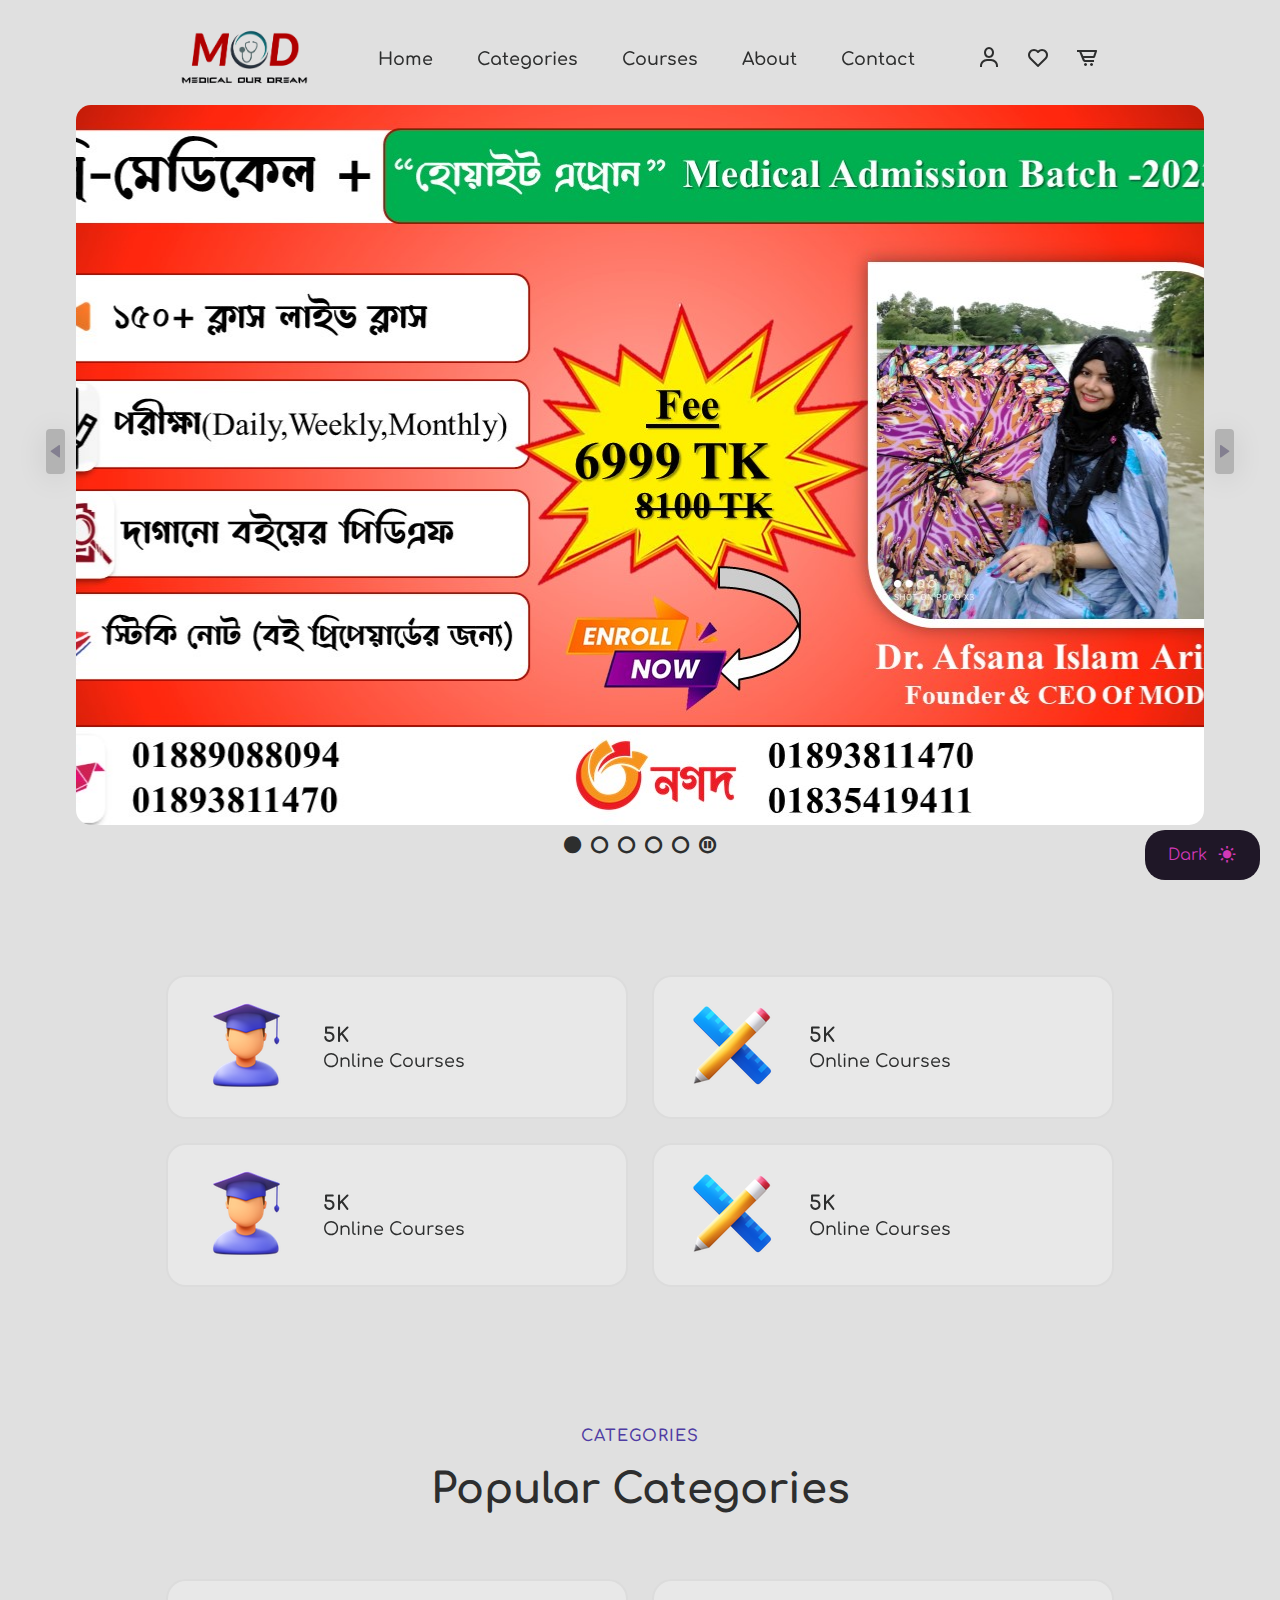
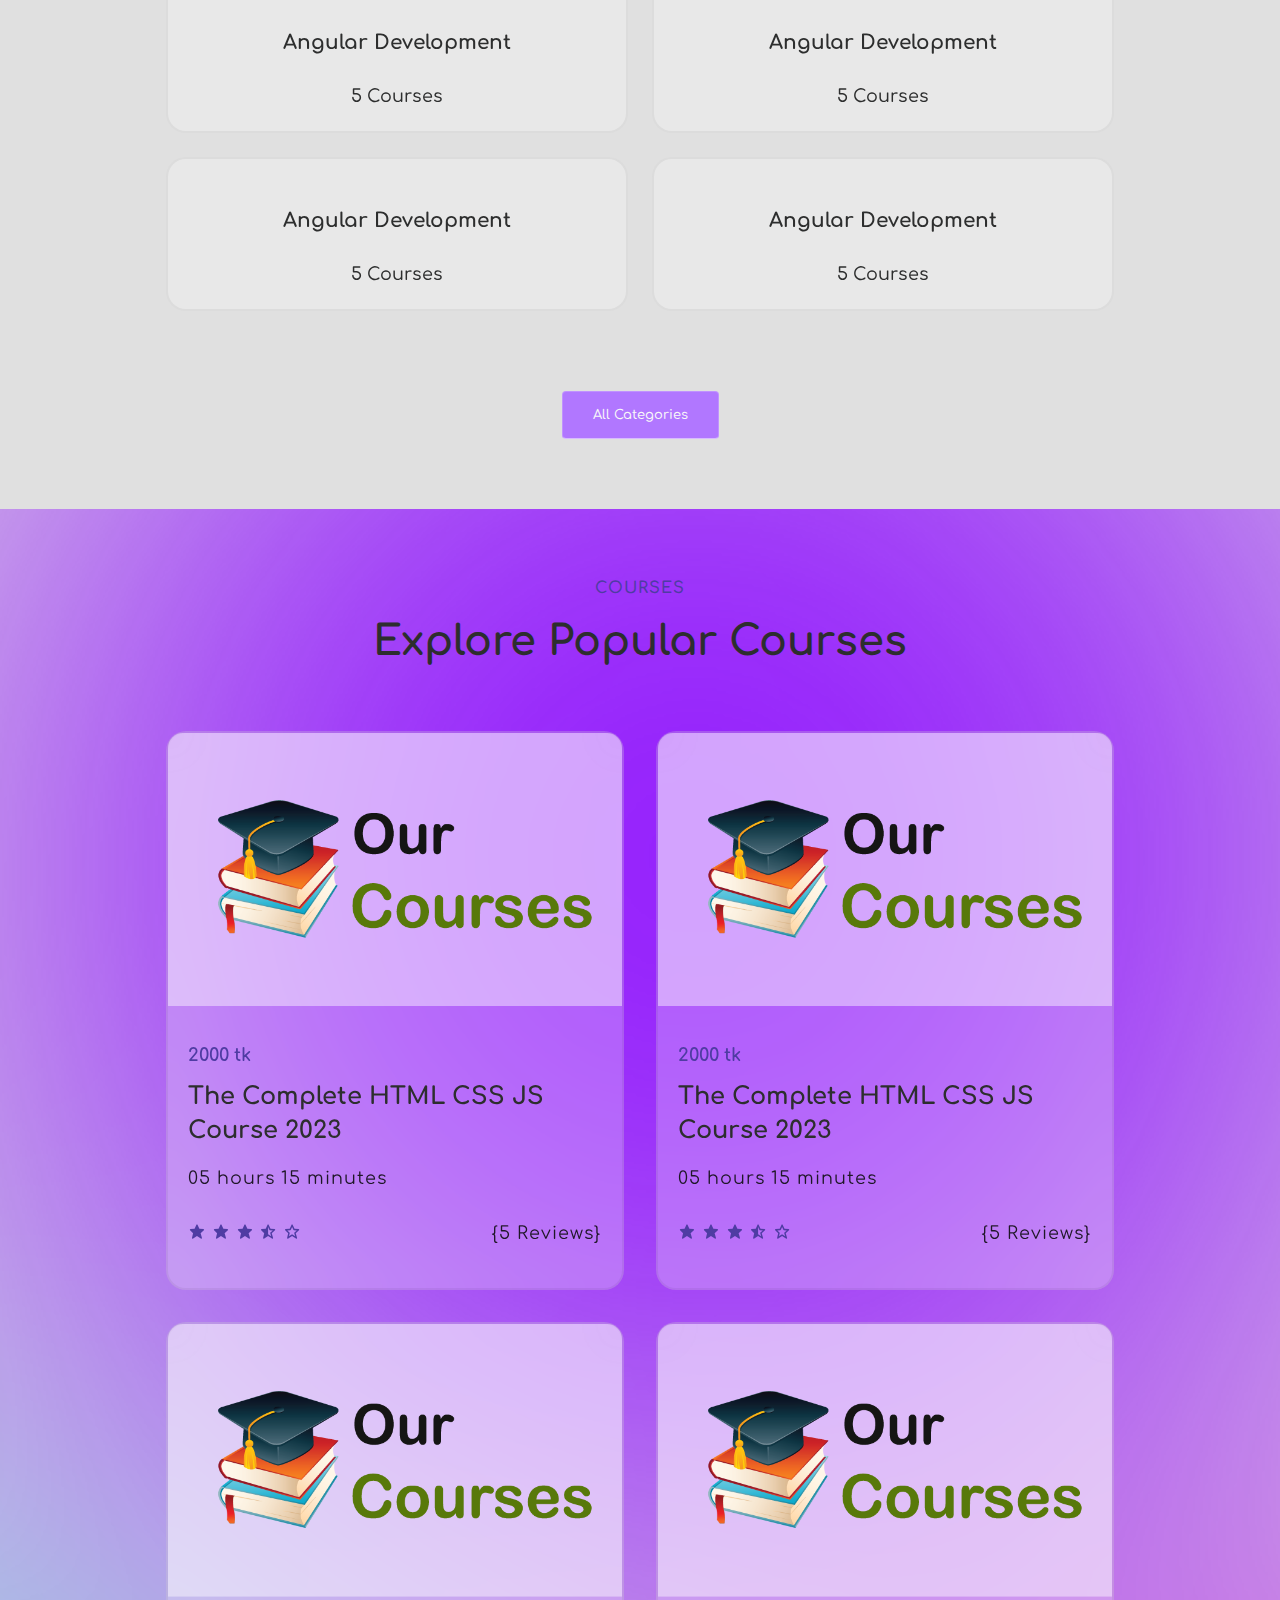
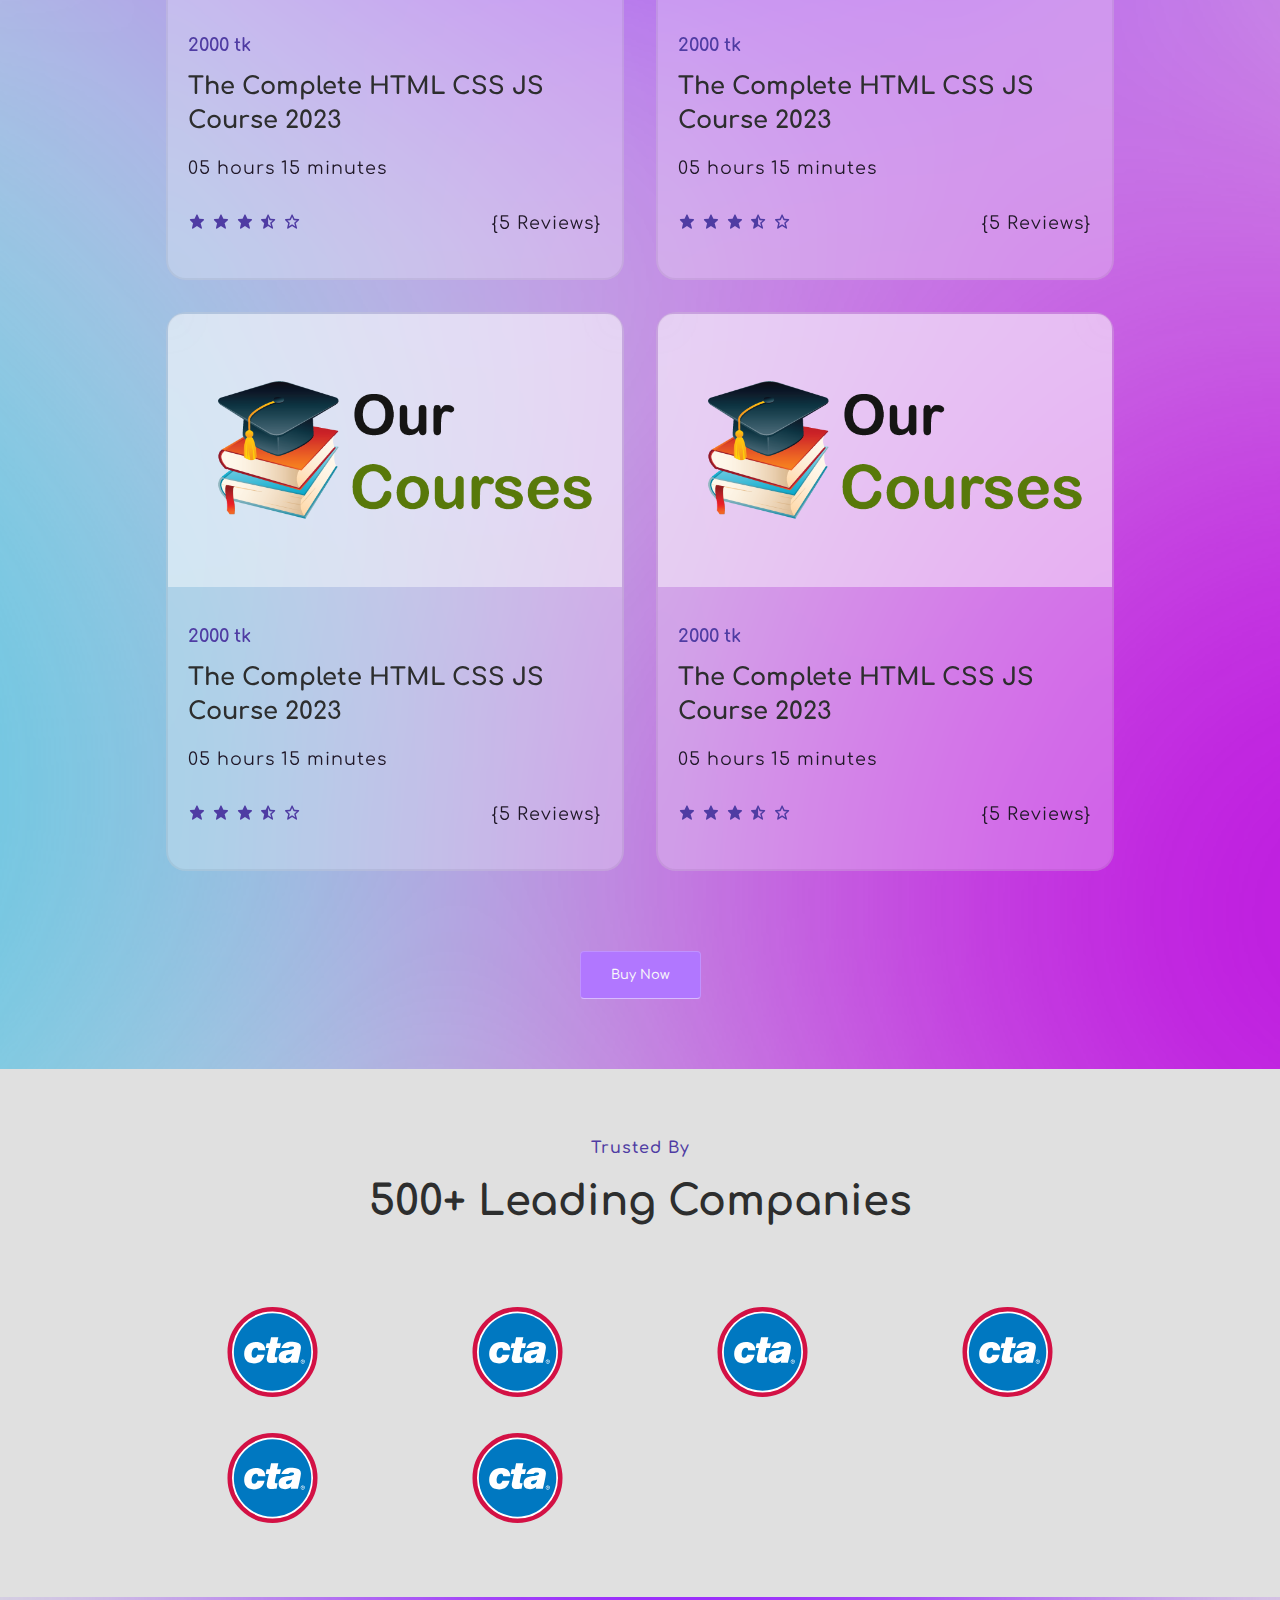
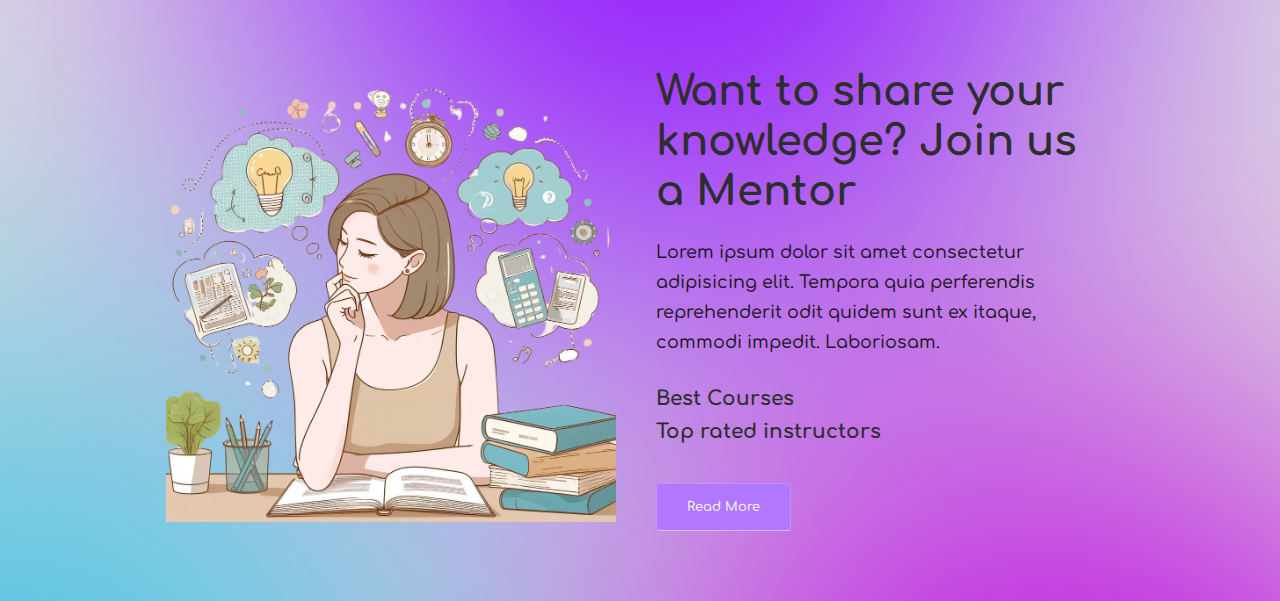
==== commit 5220f3a6: "dev 4" ====
--- a/dev/index.html
+++ b/dev/index.html
@@ -307,8 +307,44 @@
 
   <div class="cta-content">
     <div class="cta-img">
-      <img src="" alt="">
-    </div>
+      <img src="../img/icons/cta.svg" alt="">
+    </div>
+
+    <div class="cta-img">
+      <img src="../img/icons/cta.svg" alt="">
+    </div>
+
+    <div class="cta-img">
+      <img src="../img/icons/cta.svg" alt="">
+    </div>
+
+    <div class="cta-img">
+      <img src="../img/icons/cta.svg" alt="">
+    </div>
+
+    <div class="cta-img">
+      <img src="../img/icons/cta.svg" alt="">
+    </div>
+
+    <div class="cta-img">
+      <img src="../img/icons/cta.svg" alt="">
+    </div>
+  </div>
+</section>
+
+<!-- Start About Section -->
+
+<section class="about" id="about">
+  <div class="about-img">
+    <img src="../img/about/about.svg" alt="">
+  </div>
+
+  <div class="about-text">
+    <h2>Want to share your knowledge? Join us a Mentor</h2>
+    <p>Lorem ipsum dolor sit amet consectetur adipisicing elit. Tempora quia perferendis reprehenderit odit quidem sunt ex itaque, commodi impedit. Laboriosam.</p>
+    <h4>Best Courses</h4>
+    <h5>Top rated instructors</h5>
+    <a href="#" class="btn">Read More</a>
   </div>
 </section>
 
--- a/dev/styles.css
+++ b/dev/styles.css
@@ -253,7 +253,7 @@
 
 .courses-content {
   display: grid;
-  grid-template-columns: repeat(auto-fit, minmax(300px, auto));
+  grid-template-columns: repeat(auto-fit, minmax(400px, auto));
   gap: 2rem;
   align-items: center;
   margin-top: 4rem;
@@ -339,6 +339,68 @@
   letter-spacing: 1px;
 }
 
+.cta {
+  padding: 70px 13%;
+}
+
+.cta-content {
+  display: grid;
+  grid-template-columns: repeat(auto-fit, minmax(170px, auto));
+  gap: 2rem;
+  align-items: center;
+  text-align: center;
+  margin-top: 5rem;
+}
+
+.cta-content .cta-img img {
+  height: 90px;
+  width: 100%;
+}
+
+.about {
+  padding: 70px 13%;
+  background: url(../auth/bbblurry.svg);
+  background-size: cover;
+  background-position: center;
+  display: grid;
+  grid-template-columns: repeat(2, 1fr);
+  gap: 2rem;
+  align-items: center;
+}
+
+.about-img {
+  width: 100%;
+  height: auto;
+}
+
+.about-img img {
+  width: 450px;
+}
+
+.about-text h2 {
+  font-size: var(--h2-font);
+  line-height: 1.2;
+  margin-bottom: 20px;
+}
+
+.about-text p {
+  font-size: var(--p-font);
+  color: var(--neutral);
+  font-weight: 500;
+  line-height: 30px;
+  margin-bottom: 30px;
+}
+
+.about-text h4 {
+  font-size: 20px;
+  margin-bottom: 10px;
+}
+
+.about-text h5 {
+  font-size: 20px;
+  margin-bottom: 40px;
+}
+
 /* Slider */
 .slider {
   width: 100%;
--- a/css/theme.css
+++ b/css/theme.css
@@ -6,7 +6,7 @@
     --secondary: #9b4fd1;
     --accent: #d138b7;
     --neutral: #1f1727;
-    --base-100: #ebeff4;
+    --base-100: #e0e0e0;
     --info: #7ab8dc;
     --success: #24c278;
     --warning: #f3952b;
@@ -42,7 +42,7 @@
     --secondary: #9b4fd1;
     --accent: #d138b7;
     --neutral: #1f1727;
-    --base-100: #ebeff4;
+    --base-100: #e0e0e0;
     --info: #7ab8dc;
     --success: #24c278;
     --warning: #f3952b;
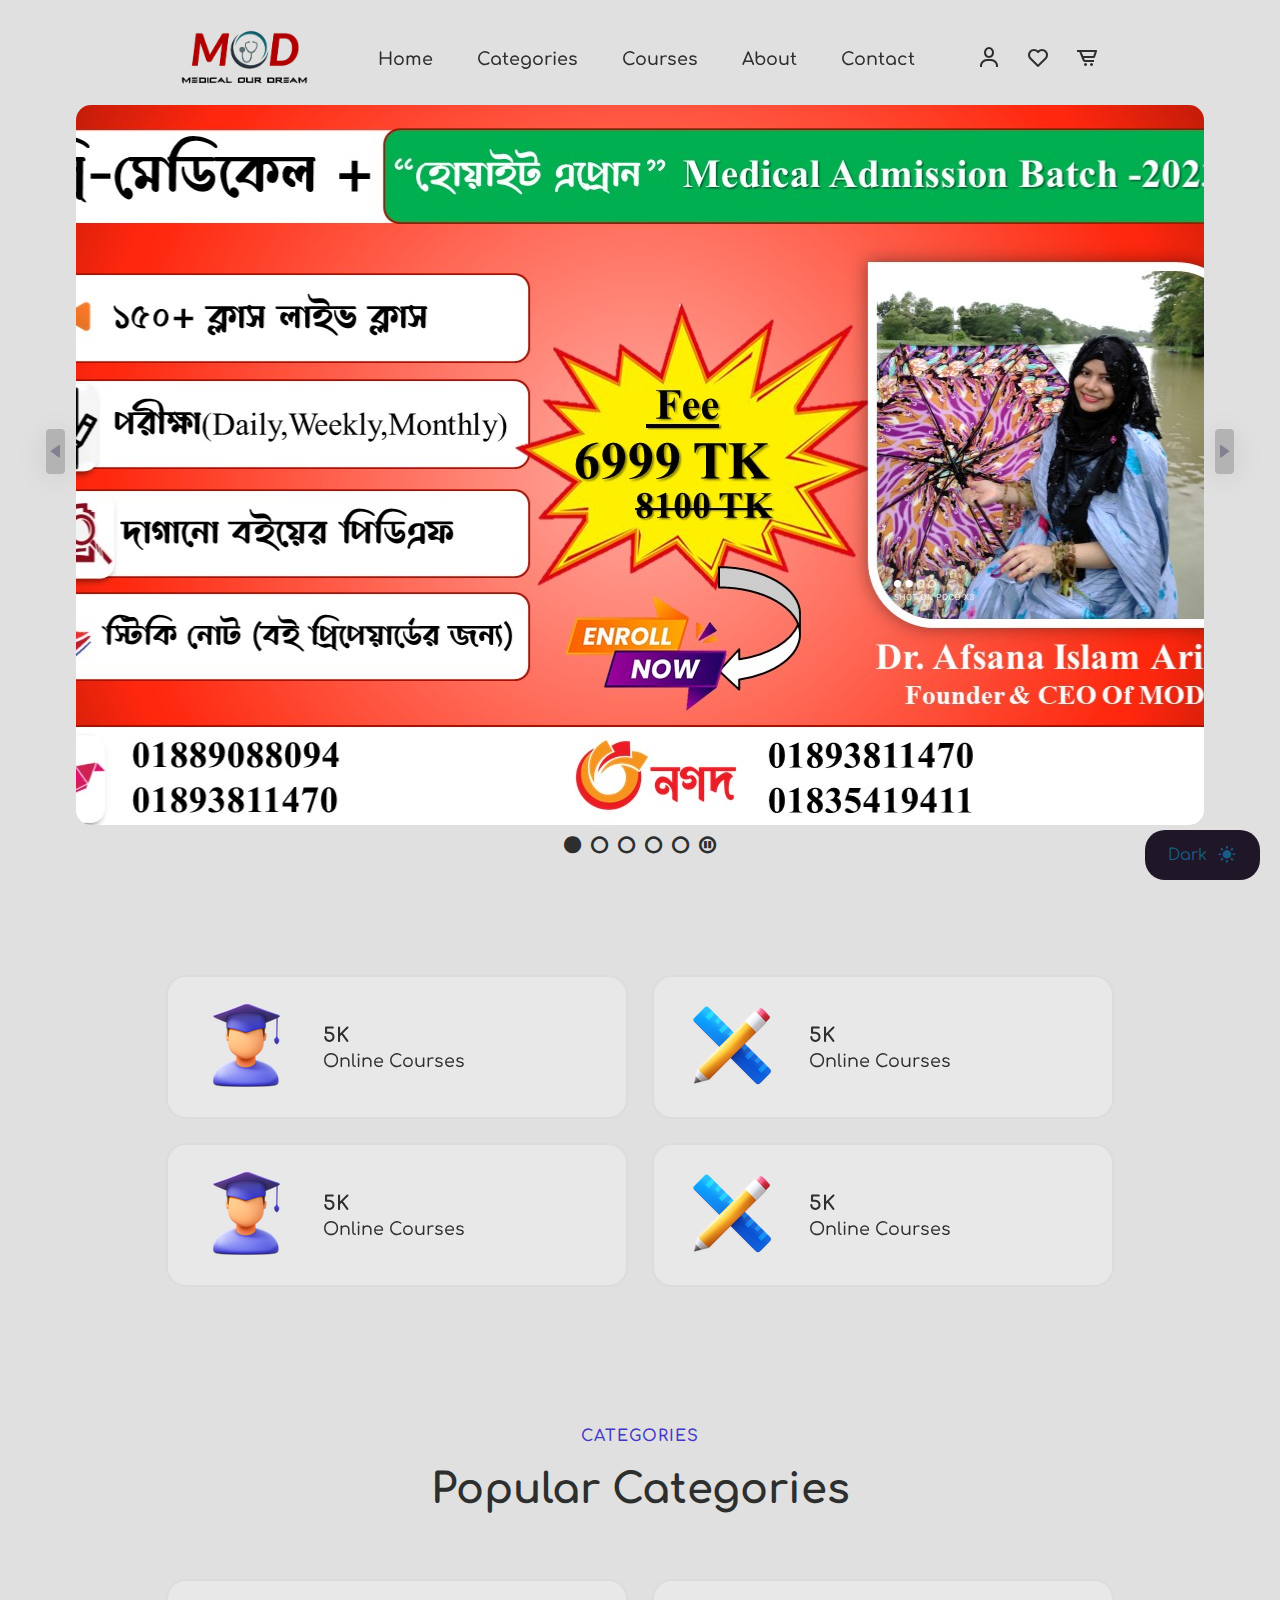
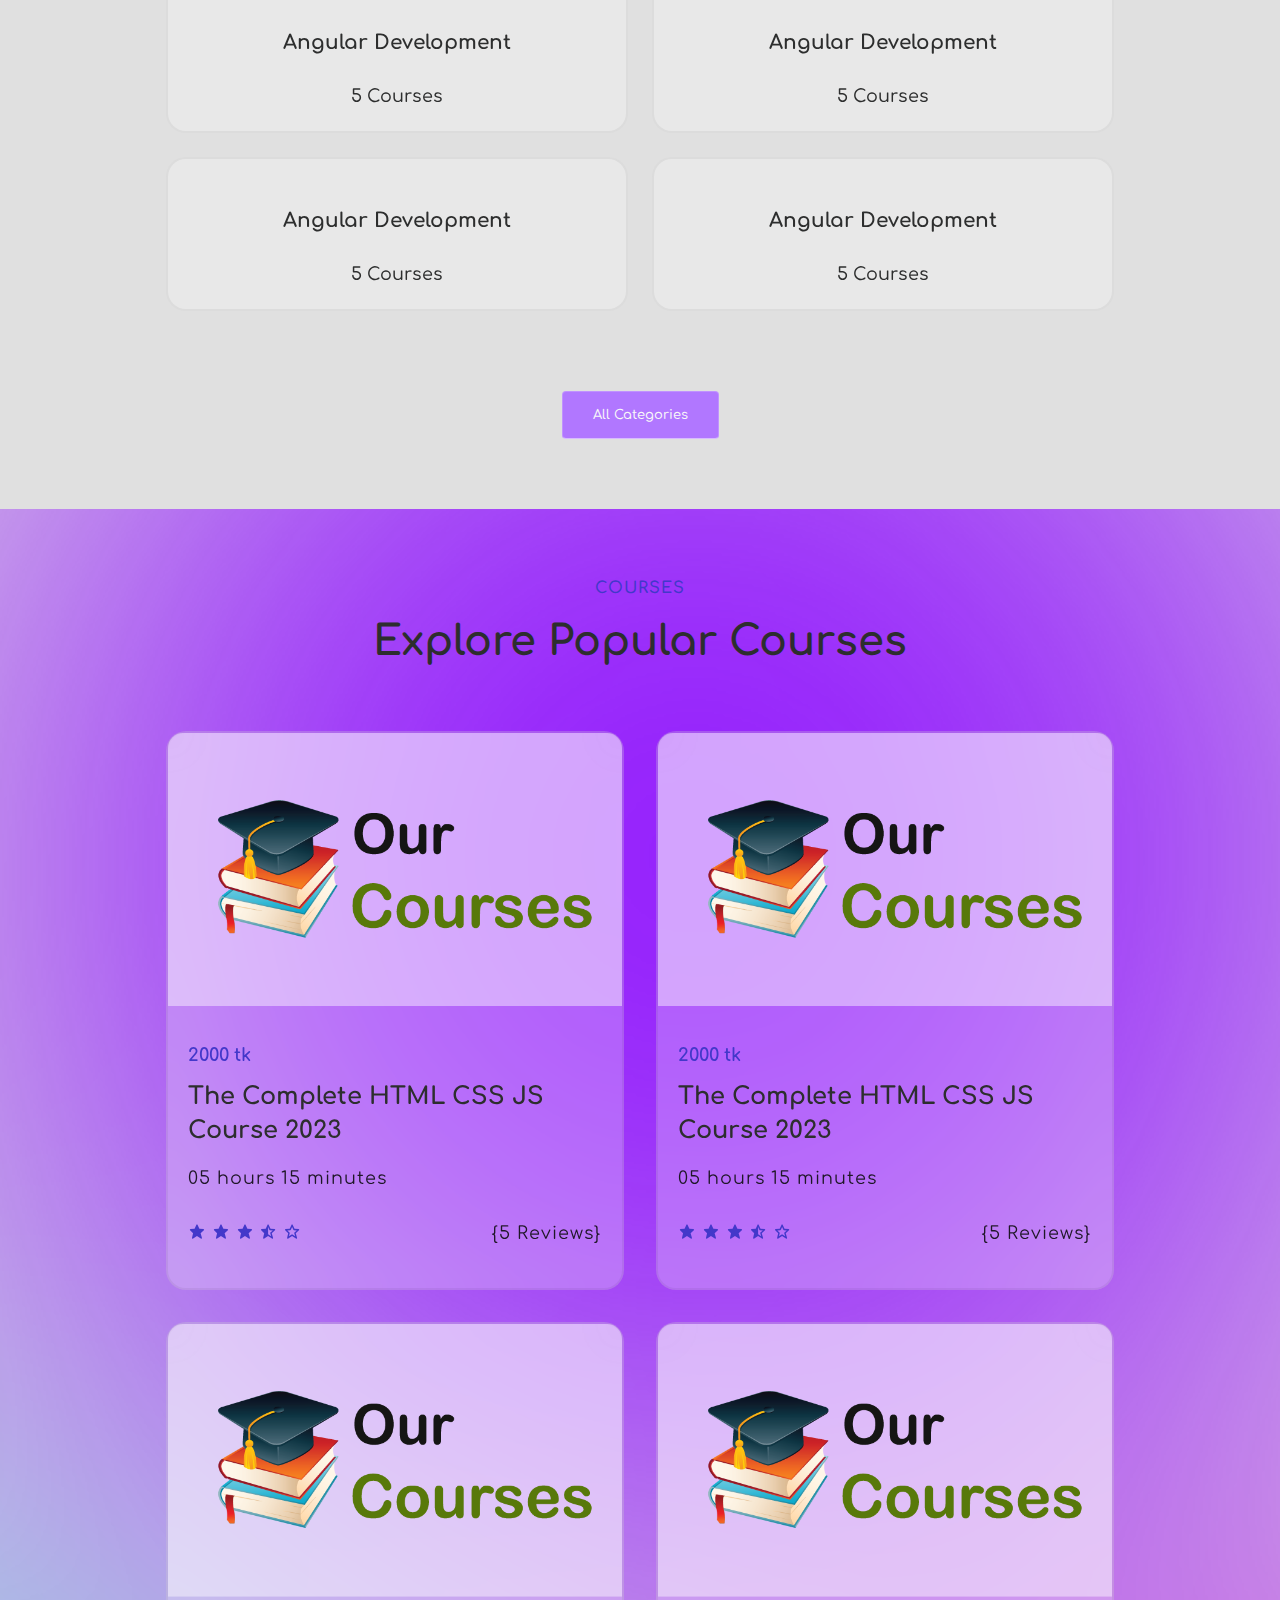
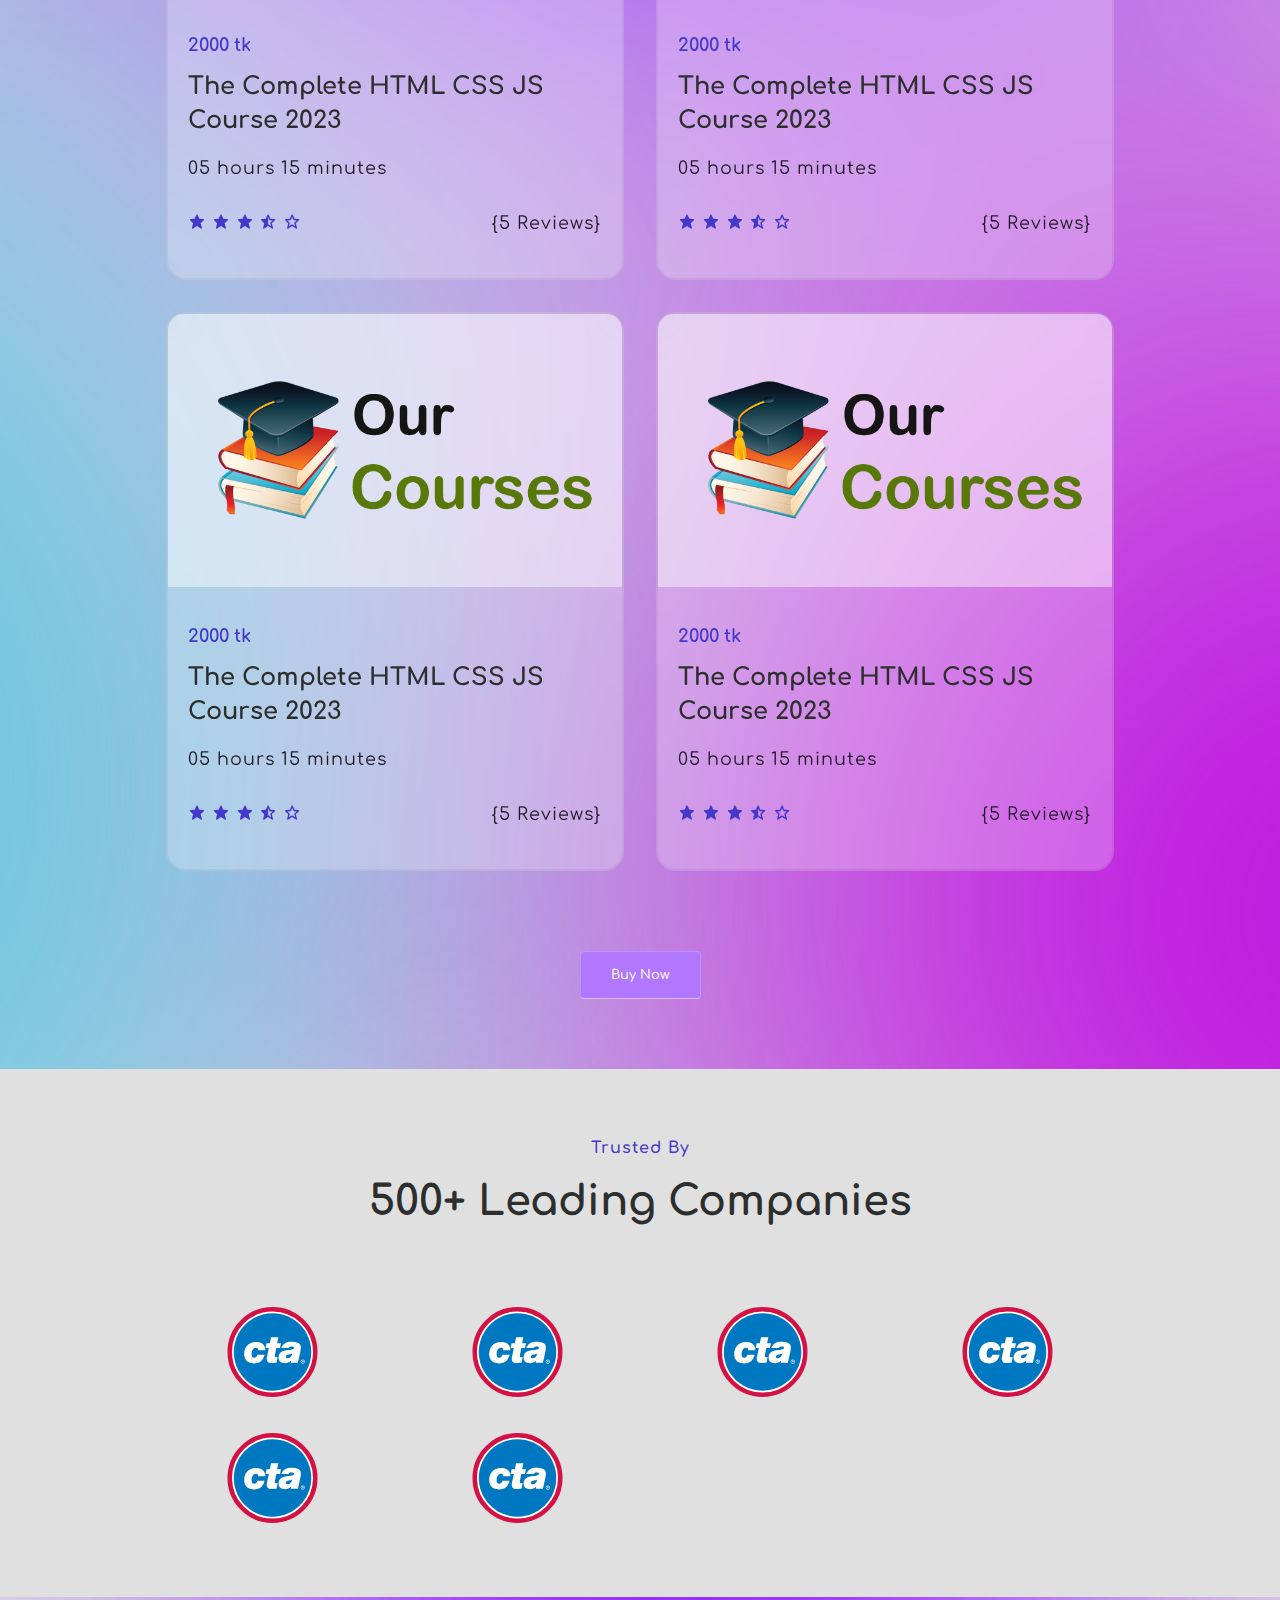
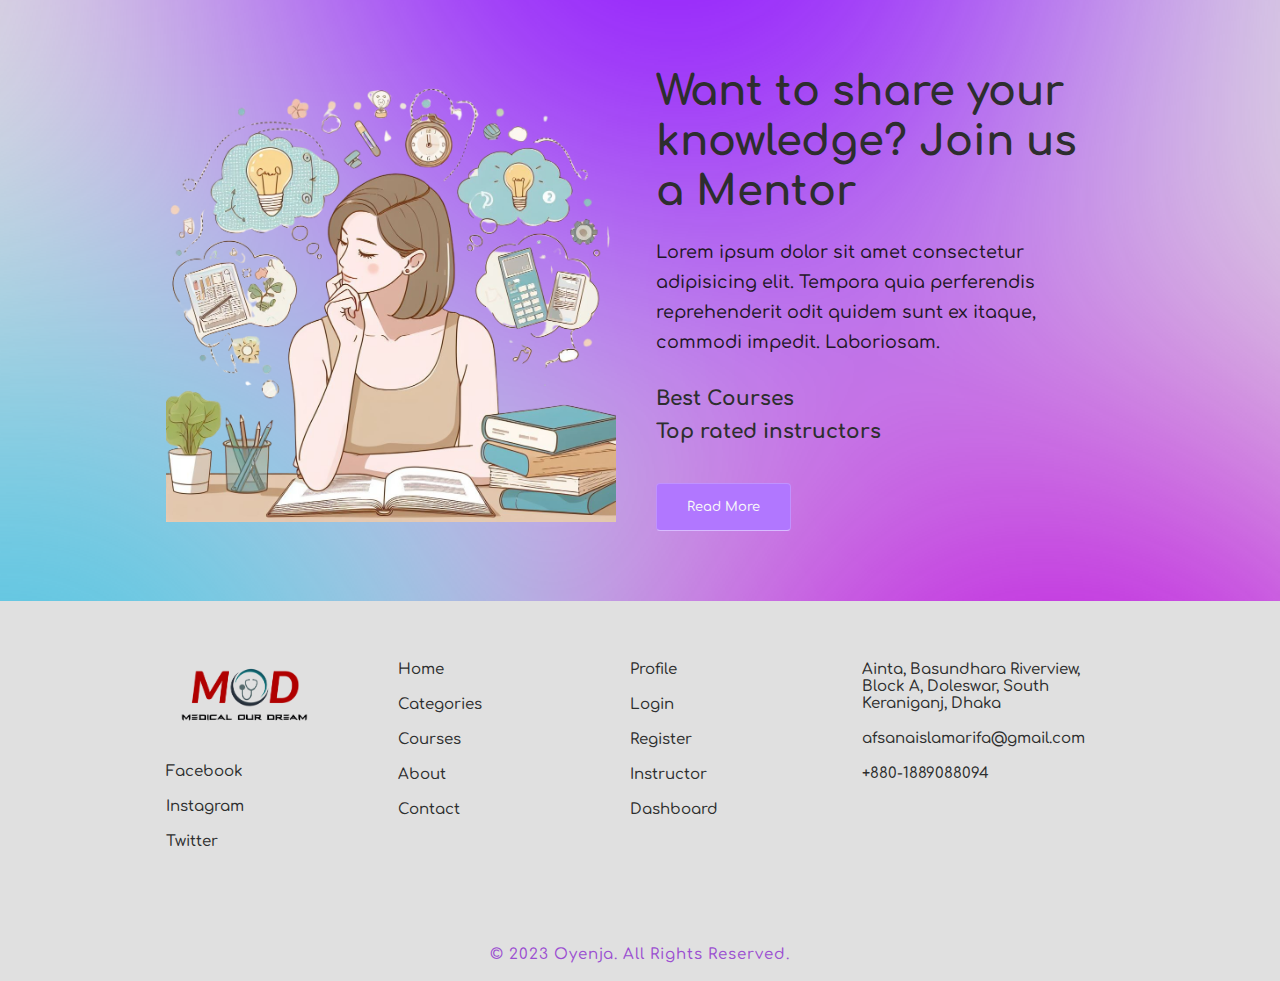
==== commit d74325f5: "Dev 5" ====
--- a/dev/index.html
+++ b/dev/index.html
@@ -1,20 +1,21 @@
 <!DOCTYPE html>
 <html lang="en">
+
 <head>
   <meta charset="UTF-8">
   <meta name="viewport" content="width=device-width, initial-scale=1.0">
   <title>Document</title>
-    <!-- Custom CSSs -->
-    <link rel="stylesheet"
-    href="https://unpkg.com/boxicons@latest/css/boxicons.min.css">
-    <link rel="stylesheet" href="styles.css">
-    <link rel="stylesheet" href="../css/theme.css">
-    <link rel="stylesheet" href="https://cdnjs.cloudflare.com/ajax/libs/font-awesome/4.7.0/css/font-awesome.min.css">
-    <script src="https://cdnjs.cloudflare.com/ajax/libs/jquery/3.7.1/jquery.min.js"></script>
-    <script src="https://unpkg.com/gsap@3/dist/gsap.min.js"></script>
-
-    
+  <!-- Custom CSSs -->
+  <link rel="stylesheet" href="https://unpkg.com/boxicons@latest/css/boxicons.min.css">
+  <link rel="stylesheet" href="styles.css">
+  <link rel="stylesheet" href="../css/theme.css">
+  <link rel="stylesheet" href="https://cdnjs.cloudflare.com/ajax/libs/font-awesome/4.7.0/css/font-awesome.min.css">
+  <script src="https://cdnjs.cloudflare.com/ajax/libs/jquery/3.7.1/jquery.min.js"></script>
+  <script src="https://unpkg.com/gsap@3/dist/gsap.min.js"></script>
+
+
 </head>
+
 <body>
   <div class="theme-toggle" id="theme-btn">
     <span id="themebtnText">Dark</span>
@@ -35,321 +36,366 @@
     </ul>
 
     <div class="header-icons">
-      <a href="#"><i class='bx bx-user' ></i></a>
-      <a href="#"><i class='bx bx-heart' ></i></a>
-      <a href="#"><i class='bx bx-cart-alt' ></i></a>
+      <a href="#"><i class='bx bx-user'></i></a>
+      <a href="#"><i class='bx bx-heart'></i></a>
+      <a href="#"><i class='bx bx-cart-alt'></i></a>
       <div class="bx bx-menu" id="menu-icon"></div>
     </div>
   </header>
 
-  
-
-<!-- Start Home Section -->
-
-<section class="home" id="home">
-
-<!-- slider -->
-<div class="slider">
-  <!-- slide -->
-  <ul>
-    <li class="active"></li>
-    <li></li>
-    <li></li>
-    <li></li>
-    <li></li>
-  </ul>
-  <ol>
-    <!-- point -->
-    <li class="active"><i class="fa fa-circle-o"></i></li>
-    <li><i class="fa fa-circle-o"></i></li>
-    <li><i class="fa fa-circle-o"></i></li>
-    <li><i class="fa fa-circle-o"></i></li>
-    <li><i class="fa fa-circle-o"></i></li>
-    <!-- playpause -->
-    <i class="fa playpause fa-pause-circle-o" title="pause"></i>
-  </ol>
-  <!-- controll -->
-  <span class="controll active"><i class='bx bxs-left-arrow'></i></span>
-  <span class="controll"><i class='bx bxs-right-arrow' ></i></span>
-</div>
-</section>
-
-<!-- Start Home Container Section -->
-
-<section class="home-container">
-  <div class="home-container-box">
-    <div class="home-container-img">
-      <img src="../img/icons/graduation.svg" alt="">
-    </div>
-    <div class="home-container-text">
-      <h4>5K</h4>
-      <p>Online Courses</p>
-    </div>
+
+
+  <!-- Start Home Section -->
+
+  <section class="home" id="home">
+
+    <!-- slider -->
+    <div class="slider">
+      <!-- slide -->
+      <ul>
+        <li class="active"></li>
+        <li></li>
+        <li></li>
+        <li></li>
+        <li></li>
+      </ul>
+      <ol>
+        <!-- point -->
+        <li class="active"><i class="fa fa-circle-o"></i></li>
+        <li><i class="fa fa-circle-o"></i></li>
+        <li><i class="fa fa-circle-o"></i></li>
+        <li><i class="fa fa-circle-o"></i></li>
+        <li><i class="fa fa-circle-o"></i></li>
+        <!-- playpause -->
+        <i class="fa playpause fa-pause-circle-o" title="pause"></i>
+      </ol>
+      <!-- controll -->
+      <span class="controll active"><i class='bx bxs-left-arrow'></i></span>
+      <span class="controll"><i class='bx bxs-right-arrow'></i></span>
+    </div>
+  </section>
+
+  <!-- Start Home Container Section -->
+
+  <section class="home-container">
+    <div class="home-container-box">
+      <div class="home-container-img">
+        <img src="../img/icons/graduation.svg" alt="">
+      </div>
+      <div class="home-container-text">
+        <h4>5K</h4>
+        <p>Online Courses</p>
+      </div>
+    </div>
+
+    <div class="home-container-box">
+      <div class="home-container-img">
+        <img src="../img/icons/design.svg" alt="">
+      </div>
+      <div class="home-container-text">
+        <h4>5K</h4>
+        <p>Online Courses</p>
+      </div>
+    </div>
+
+    <div class="home-container-box">
+      <div class="home-container-img">
+        <img src="../img/icons/graduation.svg" alt="">
+      </div>
+      <div class="home-container-text">
+        <h4>5K</h4>
+        <p>Online Courses</p>
+      </div>
+    </div>
+
+    <div class="home-container-box">
+      <div class="home-container-img">
+        <img src="../img/icons/design.svg" alt="">
+      </div>
+      <div class="home-container-text">
+        <h4>5K</h4>
+        <p>Online Courses</p>
+      </div>
+    </div>
+  </section>
+
+  <!-- Start Categories Section -->
+
+  <section class="categories" id="categories">
+    <div class="center-text">
+      <h5>CATEGORIES</h5>
+      <h2>Popular Categories</h2>
+    </div>
+
+    <div class="categories-content">
+      <div class="box">
+        <img src="" alt="">
+        <h3>Angular Development</h3>
+        <p>5 Courses</p>
+      </div>
+
+      <div class="box">
+        <img src="" alt="">
+        <h3>Angular Development</h3>
+        <p>5 Courses</p>
+      </div>
+
+      <div class="box">
+        <img src="" alt="">
+        <h3>Angular Development</h3>
+        <p>5 Courses</p>
+      </div>
+
+      <div class="box">
+        <img src="" alt="">
+        <h3>Angular Development</h3>
+        <p>5 Courses</p>
+      </div>
+    </div>
+    <div class="main-btn">
+      <a href="#" class="btn">All Categories</a>
+    </div>
+  </section>
+
+  <!-- Start Sourses Section -->
+
+  <section class="courses" id="courses">
+    <div class="center-text">
+      <h5>COURSES</h5>
+      <h2>Explore Popular Courses</h2>
+    </div>
+
+    <div class="courses-content">
+      <div class="row">
+        <img src="../img/courses/course.png" alt="">
+        <div class="courses-text">
+          <h5>2000 tk</h5>
+          <h3>The Complete HTML CSS JS Course 2023</h3>
+          <h6>05 hours 15 minutes</h6>
+          <div class="rating">
+            <div class="star">
+              <a href="#"><i class='bx bxs-star'></i></a>
+              <a href="#"><i class='bx bxs-star'></i></a>
+              <a href="#"><i class='bx bxs-star'></i></a>
+              <a href="#"><i class='bx bxs-star-half'></i></a>
+              <a href="#"><i class='bx bx-star'></i></a>
+            </div>
+            <div class="review">
+              <p>{5 Reviews}</p>
+            </div>
+          </div>
+        </div>
+      </div>
+
+      <div class="row">
+        <img src="../img/courses/course.png" alt="">
+        <div class="courses-text">
+          <h5>2000 tk</h5>
+          <h3>The Complete HTML CSS JS Course 2023</h3>
+          <h6>05 hours 15 minutes</h6>
+          <div class="rating">
+            <div class="star">
+              <a href="#"><i class='bx bxs-star'></i></a>
+              <a href="#"><i class='bx bxs-star'></i></a>
+              <a href="#"><i class='bx bxs-star'></i></a>
+              <a href="#"><i class='bx bxs-star-half'></i></a>
+              <a href="#"><i class='bx bx-star'></i></a>
+            </div>
+            <div class="review">
+              <p>{5 Reviews}</p>
+            </div>
+          </div>
+        </div>
+      </div>
+
+      <div class="row">
+        <img src="../img/courses/course.png" alt="">
+        <div class="courses-text">
+          <h5>2000 tk</h5>
+          <h3>The Complete HTML CSS JS Course 2023</h3>
+          <h6>05 hours 15 minutes</h6>
+          <div class="rating">
+            <div class="star">
+              <a href="#"><i class='bx bxs-star'></i></a>
+              <a href="#"><i class='bx bxs-star'></i></a>
+              <a href="#"><i class='bx bxs-star'></i></a>
+              <a href="#"><i class='bx bxs-star-half'></i></a>
+              <a href="#"><i class='bx bx-star'></i></a>
+            </div>
+            <div class="review">
+              <p>{5 Reviews}</p>
+            </div>
+          </div>
+        </div>
+      </div>
+
+      <div class="row">
+        <img src="../img/courses/course.png" alt="">
+        <div class="courses-text">
+          <h5>2000 tk</h5>
+          <h3>The Complete HTML CSS JS Course 2023</h3>
+          <h6>05 hours 15 minutes</h6>
+          <div class="rating">
+            <div class="star">
+              <a href="#"><i class='bx bxs-star'></i></a>
+              <a href="#"><i class='bx bxs-star'></i></a>
+              <a href="#"><i class='bx bxs-star'></i></a>
+              <a href="#"><i class='bx bxs-star-half'></i></a>
+              <a href="#"><i class='bx bx-star'></i></a>
+            </div>
+            <div class="review">
+              <p>{5 Reviews}</p>
+            </div>
+          </div>
+        </div>
+      </div>
+
+      <div class="row">
+        <img src="../img/courses/course.png" alt="">
+        <div class="courses-text">
+          <h5>2000 tk</h5>
+          <h3>The Complete HTML CSS JS Course 2023</h3>
+          <h6>05 hours 15 minutes</h6>
+          <div class="rating">
+            <div class="star">
+              <a href="#"><i class='bx bxs-star'></i></a>
+              <a href="#"><i class='bx bxs-star'></i></a>
+              <a href="#"><i class='bx bxs-star'></i></a>
+              <a href="#"><i class='bx bxs-star-half'></i></a>
+              <a href="#"><i class='bx bx-star'></i></a>
+            </div>
+            <div class="review">
+              <p>{5 Reviews}</p>
+            </div>
+          </div>
+        </div>
+      </div>
+
+      <div class="row">
+        <img src="../img/courses/course.png" alt="">
+        <div class="courses-text">
+          <h5>2000 tk</h5>
+          <h3>The Complete HTML CSS JS Course 2023</h3>
+          <h6>05 hours 15 minutes</h6>
+          <div class="rating">
+            <div class="star">
+              <a href="#"><i class='bx bxs-star'></i></a>
+              <a href="#"><i class='bx bxs-star'></i></a>
+              <a href="#"><i class='bx bxs-star'></i></a>
+              <a href="#"><i class='bx bxs-star-half'></i></a>
+              <a href="#"><i class='bx bx-star'></i></a>
+            </div>
+            <div class="review">
+              <p>{5 Reviews}</p>
+            </div>
+          </div>
+        </div>
+      </div>
+    </div>
+
+    <div class="main-btn">
+      <a href="#" class="btn">Buy Now</a>
+    </div>
+  </section>
+
+  <!-- Start CTA Section -->
+
+  <section class="cta">
+    <div class="center-text">
+      <h5>Trusted By</h5>
+      <h2>500+ Leading Companies</h2>
+    </div>
+
+    <div class="cta-content">
+      <div class="cta-img">
+        <img src="../img/icons/cta.svg" alt="">
+      </div>
+
+      <div class="cta-img">
+        <img src="../img/icons/cta.svg" alt="">
+      </div>
+
+      <div class="cta-img">
+        <img src="../img/icons/cta.svg" alt="">
+      </div>
+
+      <div class="cta-img">
+        <img src="../img/icons/cta.svg" alt="">
+      </div>
+
+      <div class="cta-img">
+        <img src="../img/icons/cta.svg" alt="">
+      </div>
+
+      <div class="cta-img">
+        <img src="../img/icons/cta.svg" alt="">
+      </div>
+    </div>
+  </section>
+
+  <!-- Start About Section -->
+
+  <section class="about" id="about">
+    <div class="about-img">
+      <img src="../img/about/about.svg" alt="">
+    </div>
+
+    <div class="about-text">
+      <h2>Want to share your knowledge? Join us a Mentor</h2>
+      <p>Lorem ipsum dolor sit amet consectetur adipisicing elit. Tempora quia perferendis reprehenderit odit quidem
+        sunt ex itaque, commodi impedit. Laboriosam.</p>
+      <h4>Best Courses</h4>
+      <h5>Top rated instructors</h5>
+      <a href="#" class="btn">Read More</a>
+    </div>
+  </section>
+
+  <!-- Start Contact Section -->
+
+  <footer>
+
+    <section class="contact" id="contact">
+      <div class="main-contact">
+        <div class="contact-content">
+          <img src="../img/logo/logo.png" alt="">
+          <li><a href="#">Facebook</a></li>
+          <li><a href="#">Instagram</a></li>
+          <li><a href="#">Twitter</a></li>
+        </div>
+
+        <div class="contact-content">
+          <li><a href="#home">Home</a></li>
+          <li><a href="#categories">Categories</a></li>
+          <li><a href="#courses">Courses</a></li>
+          <li><a href="#about">About</a></li>
+          <li><a href="#contact">Contact</a></li>
+        </div>
+
+        <div class="contact-content">
+          <li><a href="#">Profile</a></li>
+          <li><a href="#">Login</a></li>
+          <li><a href="#">Register</a></li>
+          <li><a href="#">Instructor</a></li>
+          <li><a href="#">Dashboard</a></li>
+        </div>
+
+        <div class="contact-content">
+          <li><a href="#">Ainta, Basundhara Riverview, Block A, Doleswar, South Keraniganj, Dhaka</a></li>
+          <li><a href="#">afsanaislamarifa@gmail.com</a></li>
+          <li><a href="#">+880-1889088094</a></li>
+        </div>
+      </div>
+    </section>
+
+  </footer>
+
+  <div class="last-text">
+    <p>&copy; 2023 Oyenja. All Rights Reserved.</p>
   </div>
-
-  <div class="home-container-box">
-    <div class="home-container-img">
-      <img src="../img/icons/design.svg" alt="">
-    </div>
-    <div class="home-container-text">
-      <h4>5K</h4>
-      <p>Online Courses</p>
-    </div>
-  </div>
-
-  <div class="home-container-box">
-    <div class="home-container-img">
-      <img src="../img/icons/graduation.svg" alt="">
-    </div>
-    <div class="home-container-text">
-      <h4>5K</h4>
-      <p>Online Courses</p>
-    </div>
-  </div>
-
-  <div class="home-container-box">
-    <div class="home-container-img">
-      <img src="../img/icons/design.svg" alt="">
-    </div>
-    <div class="home-container-text">
-      <h4>5K</h4>
-      <p>Online Courses</p>
-    </div>
-  </div>
-</section>
-
-<!-- Start Categories Section -->
-
-<section class="categories" id="categories">
-  <div class="center-text">
-    <h5>CATEGORIES</h5>
-    <h2>Popular Categories</h2>
-  </div>
-
-  <div class="categories-content">
-    <div class="box">
-      <img src="" alt="">
-      <h3>Angular Development</h3>
-      <p>5 Courses</p>
-    </div>
-
-    <div class="box">
-      <img src="" alt="">
-      <h3>Angular Development</h3>
-      <p>5 Courses</p>
-    </div>
-
-    <div class="box">
-      <img src="" alt="">
-      <h3>Angular Development</h3>
-      <p>5 Courses</p>
-    </div>
-
-    <div class="box">
-      <img src="" alt="">
-      <h3>Angular Development</h3>
-      <p>5 Courses</p>
-    </div>
-  </div>
-  <div class="main-btn">
-    <a href="#" class="btn">All Categories</a>
-  </div>
-</section>
-
-<!-- Start Sourses Section -->
-
-<section class="courses" id="courses">
-  <div class="center-text">
-    <h5>COURSES</h5>
-    <h2>Explore Popular Courses</h2>
-  </div>
-
-  <div class="courses-content">
-    <div class="row">
-      <img src="../img/courses/course.png" alt="">
-      <div class="courses-text">
-        <h5>2000 tk</h5>
-        <h3>The Complete HTML CSS JS Course 2023</h3>
-        <h6>05 hours 15 minutes</h6>
-        <div class="rating">
-          <div class="star">
-            <a href="#"><i class='bx bxs-star'></i></a>
-            <a href="#"><i class='bx bxs-star'></i></a>
-            <a href="#"><i class='bx bxs-star'></i></a>
-            <a href="#"><i class='bx bxs-star-half' ></i></a>
-            <a href="#"><i class='bx bx-star' ></i></a>
-          </div>
-          <div class="review">
-            <p>{5 Reviews}</p>
-          </div>
-        </div>
-      </div>
-    </div>
-
-    <div class="row">
-      <img src="../img/courses/course.png" alt="">
-      <div class="courses-text">
-        <h5>2000 tk</h5>
-        <h3>The Complete HTML CSS JS Course 2023</h3>
-        <h6>05 hours 15 minutes</h6>
-        <div class="rating">
-          <div class="star">
-            <a href="#"><i class='bx bxs-star'></i></a>
-            <a href="#"><i class='bx bxs-star'></i></a>
-            <a href="#"><i class='bx bxs-star'></i></a>
-            <a href="#"><i class='bx bxs-star-half' ></i></a>
-            <a href="#"><i class='bx bx-star' ></i></a>
-          </div>
-          <div class="review">
-            <p>{5 Reviews}</p>
-          </div>
-        </div>
-      </div>
-    </div>
-
-    <div class="row">
-      <img src="../img/courses/course.png" alt="">
-      <div class="courses-text">
-        <h5>2000 tk</h5>
-        <h3>The Complete HTML CSS JS Course 2023</h3>
-        <h6>05 hours 15 minutes</h6>
-        <div class="rating">
-          <div class="star">
-            <a href="#"><i class='bx bxs-star'></i></a>
-            <a href="#"><i class='bx bxs-star'></i></a>
-            <a href="#"><i class='bx bxs-star'></i></a>
-            <a href="#"><i class='bx bxs-star-half' ></i></a>
-            <a href="#"><i class='bx bx-star' ></i></a>
-          </div>
-          <div class="review">
-            <p>{5 Reviews}</p>
-          </div>
-        </div>
-      </div>
-    </div>
-
-    <div class="row">
-      <img src="../img/courses/course.png" alt="">
-      <div class="courses-text">
-        <h5>2000 tk</h5>
-        <h3>The Complete HTML CSS JS Course 2023</h3>
-        <h6>05 hours 15 minutes</h6>
-        <div class="rating">
-          <div class="star">
-            <a href="#"><i class='bx bxs-star'></i></a>
-            <a href="#"><i class='bx bxs-star'></i></a>
-            <a href="#"><i class='bx bxs-star'></i></a>
-            <a href="#"><i class='bx bxs-star-half' ></i></a>
-            <a href="#"><i class='bx bx-star' ></i></a>
-          </div>
-          <div class="review">
-            <p>{5 Reviews}</p>
-          </div>
-        </div>
-      </div>
-    </div>
-
-    <div class="row">
-      <img src="../img/courses/course.png" alt="">
-      <div class="courses-text">
-        <h5>2000 tk</h5>
-        <h3>The Complete HTML CSS JS Course 2023</h3>
-        <h6>05 hours 15 minutes</h6>
-        <div class="rating">
-          <div class="star">
-            <a href="#"><i class='bx bxs-star'></i></a>
-            <a href="#"><i class='bx bxs-star'></i></a>
-            <a href="#"><i class='bx bxs-star'></i></a>
-            <a href="#"><i class='bx bxs-star-half' ></i></a>
-            <a href="#"><i class='bx bx-star' ></i></a>
-          </div>
-          <div class="review">
-            <p>{5 Reviews}</p>
-          </div>
-        </div>
-      </div>
-    </div>
-
-    <div class="row">
-      <img src="../img/courses/course.png" alt="">
-      <div class="courses-text">
-        <h5>2000 tk</h5>
-        <h3>The Complete HTML CSS JS Course 2023</h3>
-        <h6>05 hours 15 minutes</h6>
-        <div class="rating">
-          <div class="star">
-            <a href="#"><i class='bx bxs-star'></i></a>
-            <a href="#"><i class='bx bxs-star'></i></a>
-            <a href="#"><i class='bx bxs-star'></i></a>
-            <a href="#"><i class='bx bxs-star-half' ></i></a>
-            <a href="#"><i class='bx bx-star' ></i></a>
-          </div>
-          <div class="review">
-            <p>{5 Reviews}</p>
-          </div>
-        </div>
-      </div>
-    </div>
-  </div>
-
-  <div class="main-btn">
-    <a href="#" class="btn">Buy Now</a>
-  </div>
-</section>
-
-<!-- Start CTA Section -->
-
-<section class="cta">
-  <div class="center-text">
-    <h5>Trusted By</h5>
-    <h2>500+ Leading Companies</h2>
-  </div>
-
-  <div class="cta-content">
-    <div class="cta-img">
-      <img src="../img/icons/cta.svg" alt="">
-    </div>
-
-    <div class="cta-img">
-      <img src="../img/icons/cta.svg" alt="">
-    </div>
-
-    <div class="cta-img">
-      <img src="../img/icons/cta.svg" alt="">
-    </div>
-
-    <div class="cta-img">
-      <img src="../img/icons/cta.svg" alt="">
-    </div>
-
-    <div class="cta-img">
-      <img src="../img/icons/cta.svg" alt="">
-    </div>
-
-    <div class="cta-img">
-      <img src="../img/icons/cta.svg" alt="">
-    </div>
-  </div>
-</section>
-
-<!-- Start About Section -->
-
-<section class="about" id="about">
-  <div class="about-img">
-    <img src="../img/about/about.svg" alt="">
-  </div>
-
-  <div class="about-text">
-    <h2>Want to share your knowledge? Join us a Mentor</h2>
-    <p>Lorem ipsum dolor sit amet consectetur adipisicing elit. Tempora quia perferendis reprehenderit odit quidem sunt ex itaque, commodi impedit. Laboriosam.</p>
-    <h4>Best Courses</h4>
-    <h5>Top rated instructors</h5>
-    <a href="#" class="btn">Read More</a>
-  </div>
-</section>
 
   <!-- Custom JSs -->
   <script src="script.js"></script>
 
 </body>
+
 </html>--- a/dev/styles.css
+++ b/dev/styles.css
@@ -401,6 +401,49 @@
   margin-bottom: 40px;
 }
 
+.contact {
+  padding: 60px 13%;
+  background: var(--base-100);
+}
+
+.main-contact {
+  display: grid;
+  grid-template-columns: repeat(auto-fit, minmax(200px, auto));
+  gap: 2rem;
+}
+
+.contact-content img {
+  height: auto;
+  width: 160px;
+  max-width: 100%;
+  margin-bottom: 30px;
+}
+
+.contact-content li {
+  margin-bottom: 18px;
+}
+
+.contact-content li a {
+  display: block;
+  color: var(--font-color);
+  font-weight: 500;
+  font-size: 15px;
+  transition: all .40s ease;
+}
+
+.contact-content li a:hover {
+  transform: translateX(10px);
+  color: var(--primary);
+}
+
+.last-text p {
+  text-align: center;
+  padding: 18px;
+  color: var(--secondary);
+  font-size: 15px;
+  font-weight: 500;
+  letter-spacing: 1px;
+}
 /* Slider */
 .slider {
   width: 100%;
--- a/css/theme.css
+++ b/css/theme.css
@@ -2,12 +2,12 @@
 
 /* light theme */
 :root {
-    --primary: #4f3ca3;
+    --primary: #4338ca;
     --secondary: #9b4fd1;
-    --accent: #d138b7;
+    --accent: #0ea5e980;
     --neutral: #1f1727;
     --base-100: #e0e0e0;
-    --info: #7ab8dc;
+    --info: #51aadd;
     --success: #24c278;
     --warning: #f3952b;
     --error: #e11d48;
@@ -38,12 +38,12 @@
 
 
 .light-mode {
-    --primary: #4f3ca3;
+    --primary: #4338ca;
     --secondary: #9b4fd1;
-    --accent: #d138b7;
+    --accent: #0ea5e980;
     --neutral: #1f1727;
     --base-100: #e0e0e0;
-    --info: #7ab8dc;
+    --info: #51aadd;
     --success: #24c278;
     --warning: #f3952b;
     --error: #e11d48;
@@ -71,11 +71,11 @@
 }
 
 .dark-mode {
-    --primary: #b4fcae;
+    --primary: #818cf8;
     --secondary: #a98fe0;
-    --accent: brown;
+    --accent: #0ea5e9bf;
     --neutral: #e0e0e0;
-    --base-100: #333c47;
+    --base-100: #333333;
     --info: #31b1d8;
     --success: #15b77b;
     --warning: #f4d02f;
@@ -97,7 +97,7 @@
 
 
     /* font */
-    --font-color: hsl(215, 6%, 83%);
+    --font-color: #e0e0e0;
     --font-eng: 'Comfortaa', sans-serif;
     --font-bang: 'Baloo Da 2', sans-serif;
 }
@@ -125,4 +125,4 @@
 .theme-toggle i {
     font-size: 20px;
     margin-left: 10px;
-}+}
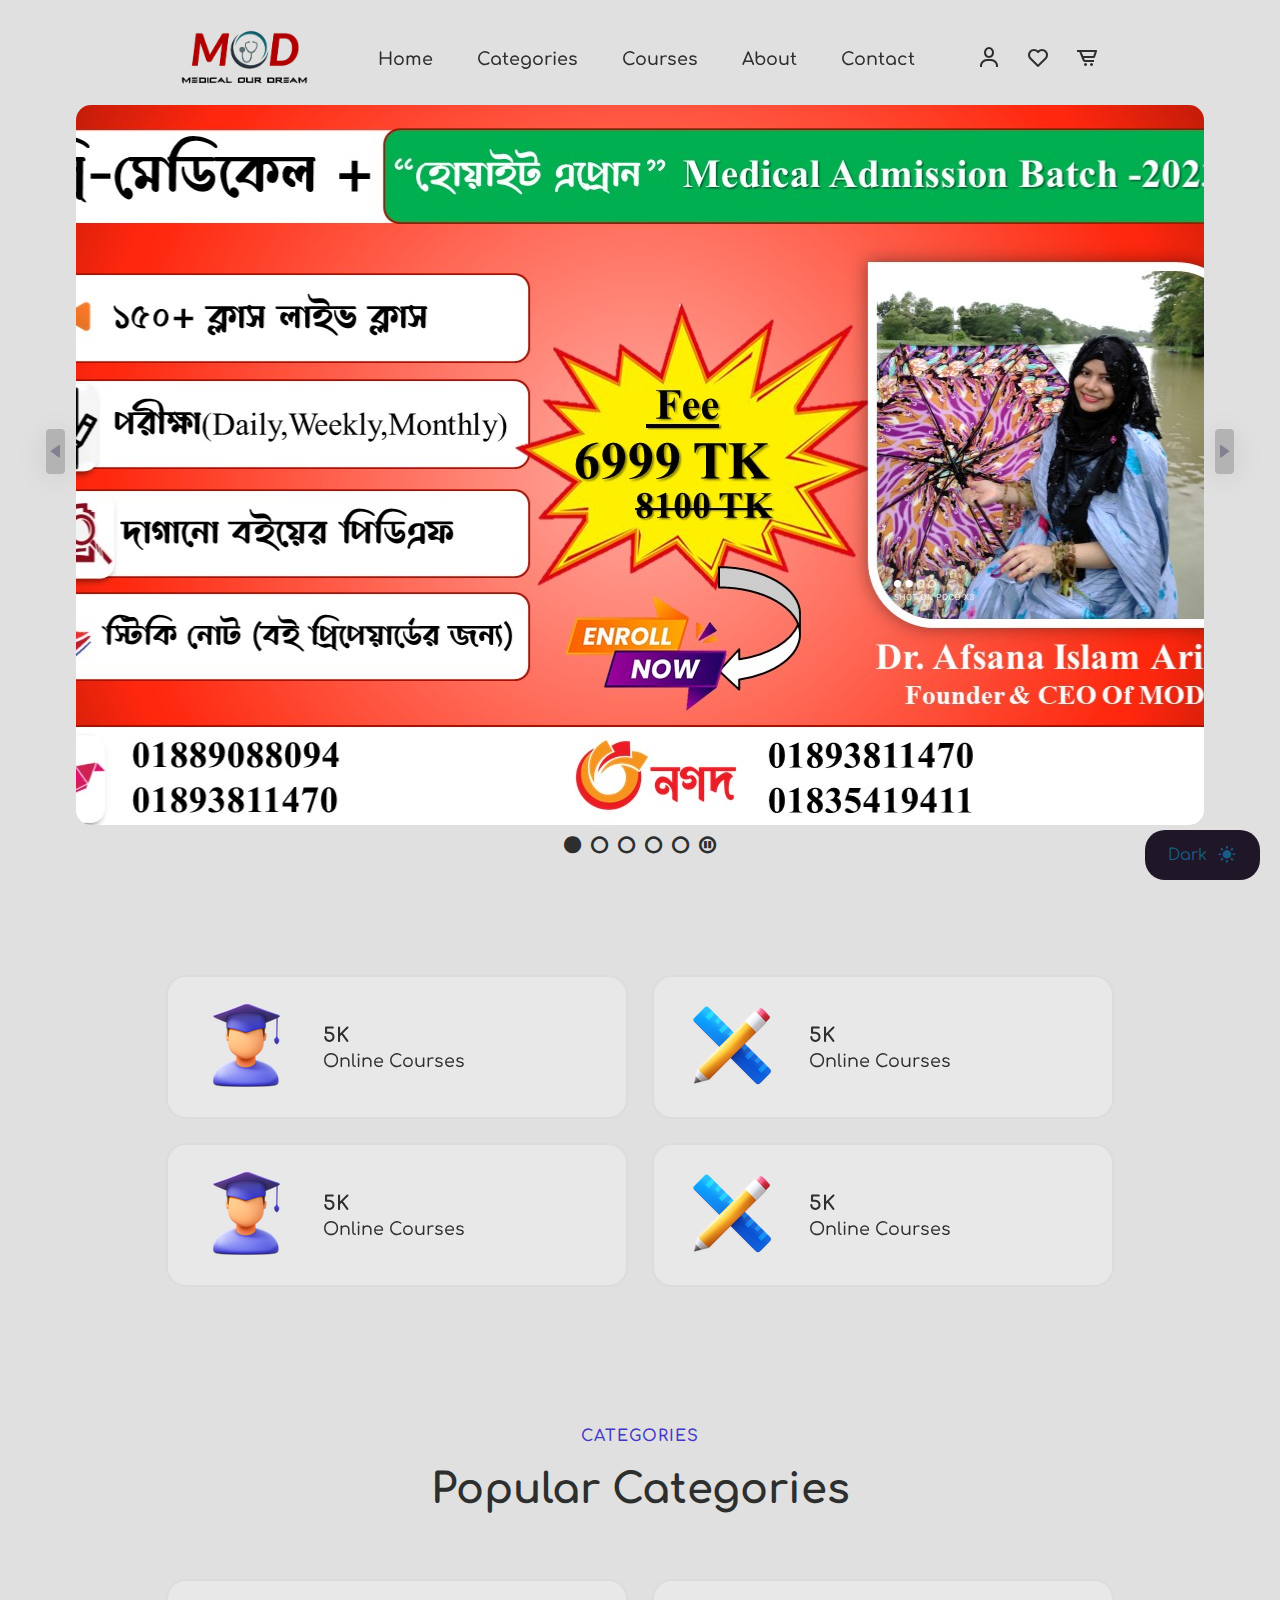
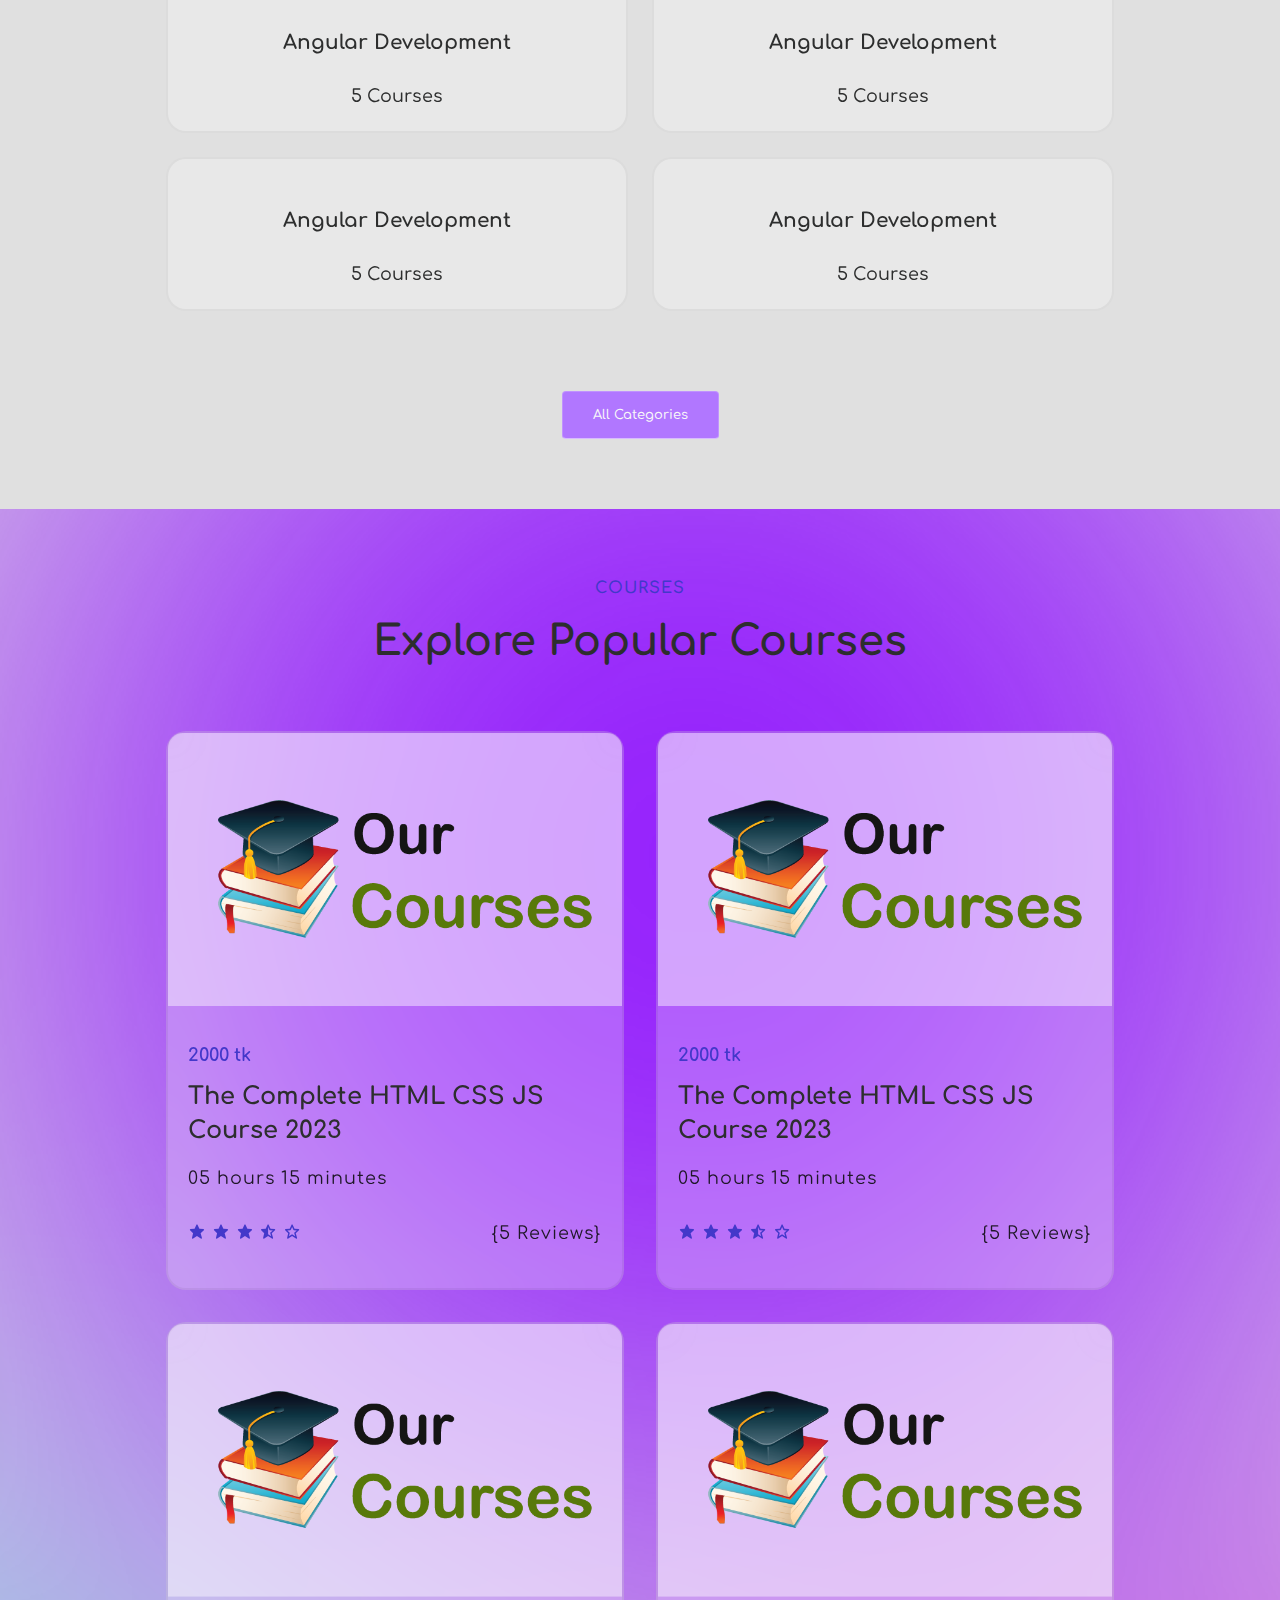
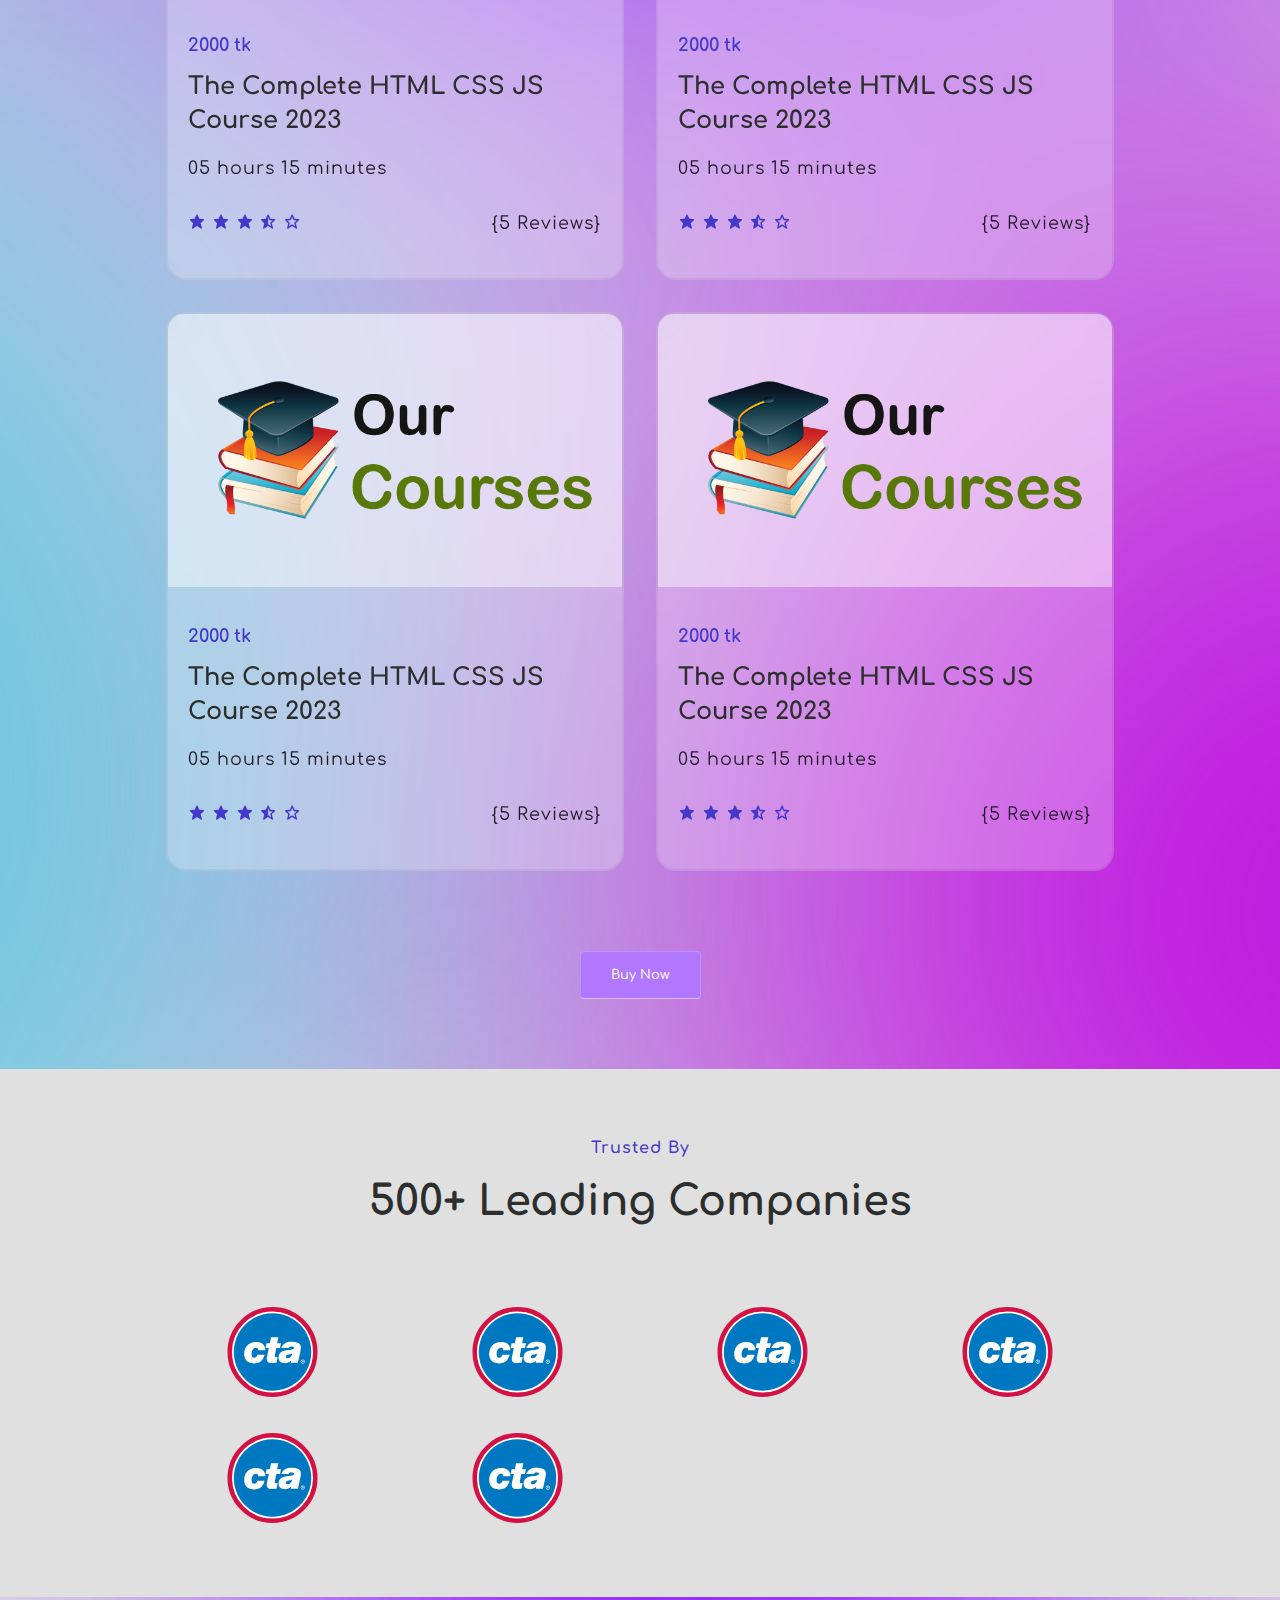
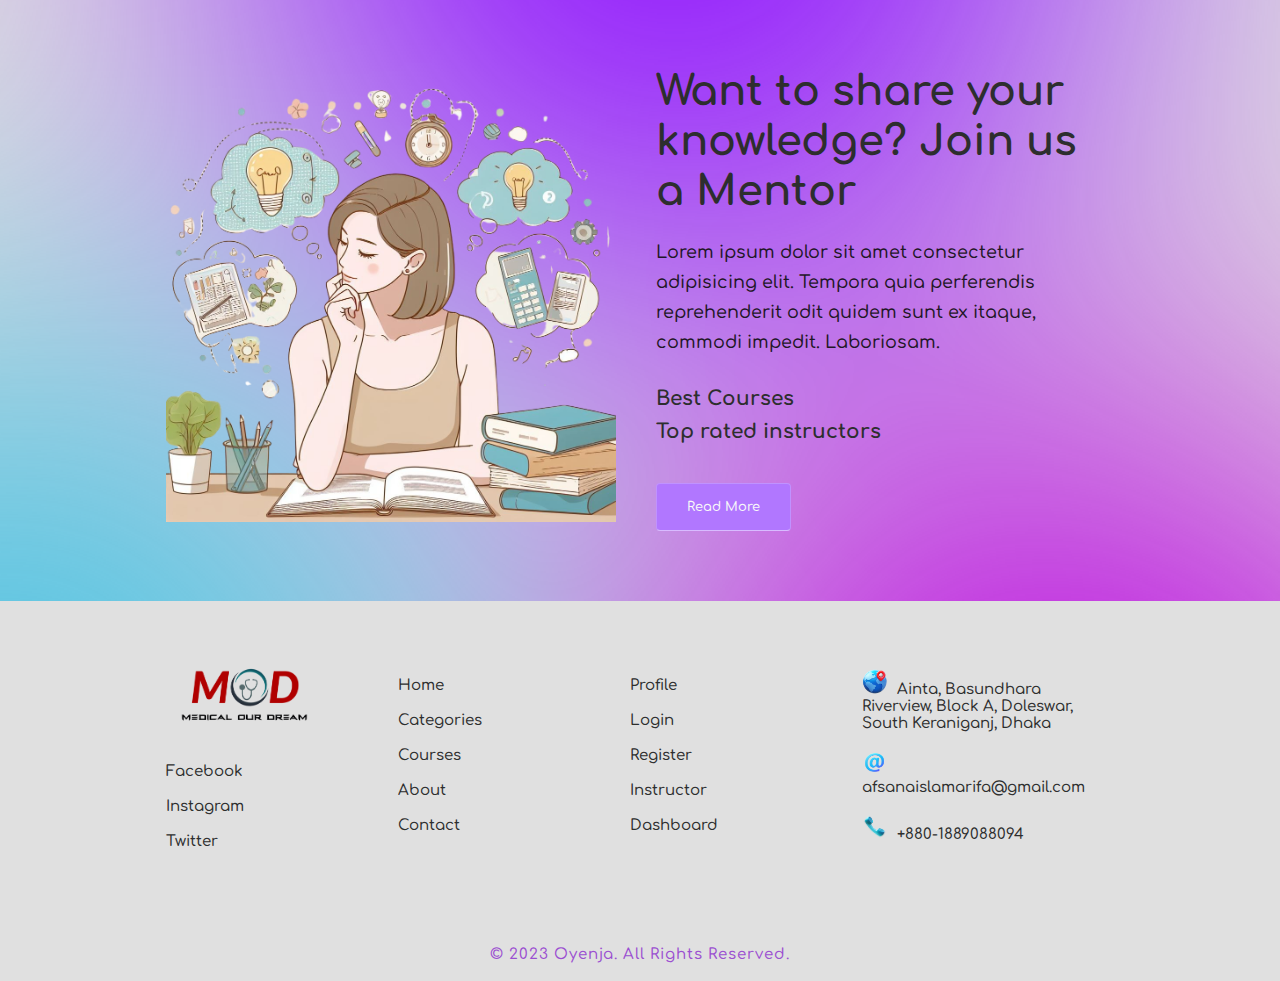
==== commit a589f9b0: "dev 5" ====
--- a/dev/index.html
+++ b/dev/index.html
@@ -12,6 +12,7 @@
   <link rel="stylesheet" href="https://cdnjs.cloudflare.com/ajax/libs/font-awesome/4.7.0/css/font-awesome.min.css">
   <script src="https://cdnjs.cloudflare.com/ajax/libs/jquery/3.7.1/jquery.min.js"></script>
   <script src="https://unpkg.com/gsap@3/dist/gsap.min.js"></script>
+  <script defer src="../js/theme.js"></script>
 
 
 </head>
@@ -357,7 +358,7 @@
     <section class="contact" id="contact">
       <div class="main-contact">
         <div class="contact-content">
-          <img src="../img/logo/logo.png" alt="">
+          <img class="footer-logo" src="../img/logo/logo.png" alt="">
           <li><a href="#">Facebook</a></li>
           <li><a href="#">Instagram</a></li>
           <li><a href="#">Twitter</a></li>
@@ -380,9 +381,9 @@
         </div>
 
         <div class="contact-content">
-          <li><a href="#">Ainta, Basundhara Riverview, Block A, Doleswar, South Keraniganj, Dhaka</a></li>
-          <li><a href="#">afsanaislamarifa@gmail.com</a></li>
-          <li><a href="#">+880-1889088094</a></li>
+          <li><a href="#"><img class="contact-icons" src="../img/icons/location.svg" alt="">Ainta, Basundhara Riverview, Block A, Doleswar, South Keraniganj, Dhaka</a></li>
+          <li><a href="#"><img class="contact-icons" src="../img/icons/at-sign.svg" alt="">afsanaislamarifa@gmail.com</a></li>
+          <li><a href="#"><img class="contact-icons" src="../img/icons/phone.svg" alt="">+880-1889088094</a></li>
         </div>
       </div>
     </section>
@@ -396,6 +397,7 @@
   <!-- Custom JSs -->
   <script src="script.js"></script>
 
+
 </body>
 
 </html>--- a/dev/styles.css
+++ b/dev/styles.css
@@ -410,17 +410,25 @@
   display: grid;
   grid-template-columns: repeat(auto-fit, minmax(200px, auto));
   gap: 2rem;
-}
-
-.contact-content img {
+  align-items: center;
+}
+
+.footer-logo {
   height: auto;
   width: 160px;
   max-width: 100%;
   margin-bottom: 30px;
 }
 
+.contact-icons {
+  width: 25px;
+  height: 25px;
+  margin-right: 10px;
+}
+
 .contact-content li {
   margin-bottom: 18px;
+  align-items: center;
 }
 
 .contact-content li a {
@@ -444,6 +452,8 @@
   font-weight: 500;
   letter-spacing: 1px;
 }
+
+
 /* Slider */
 .slider {
   width: 100%;
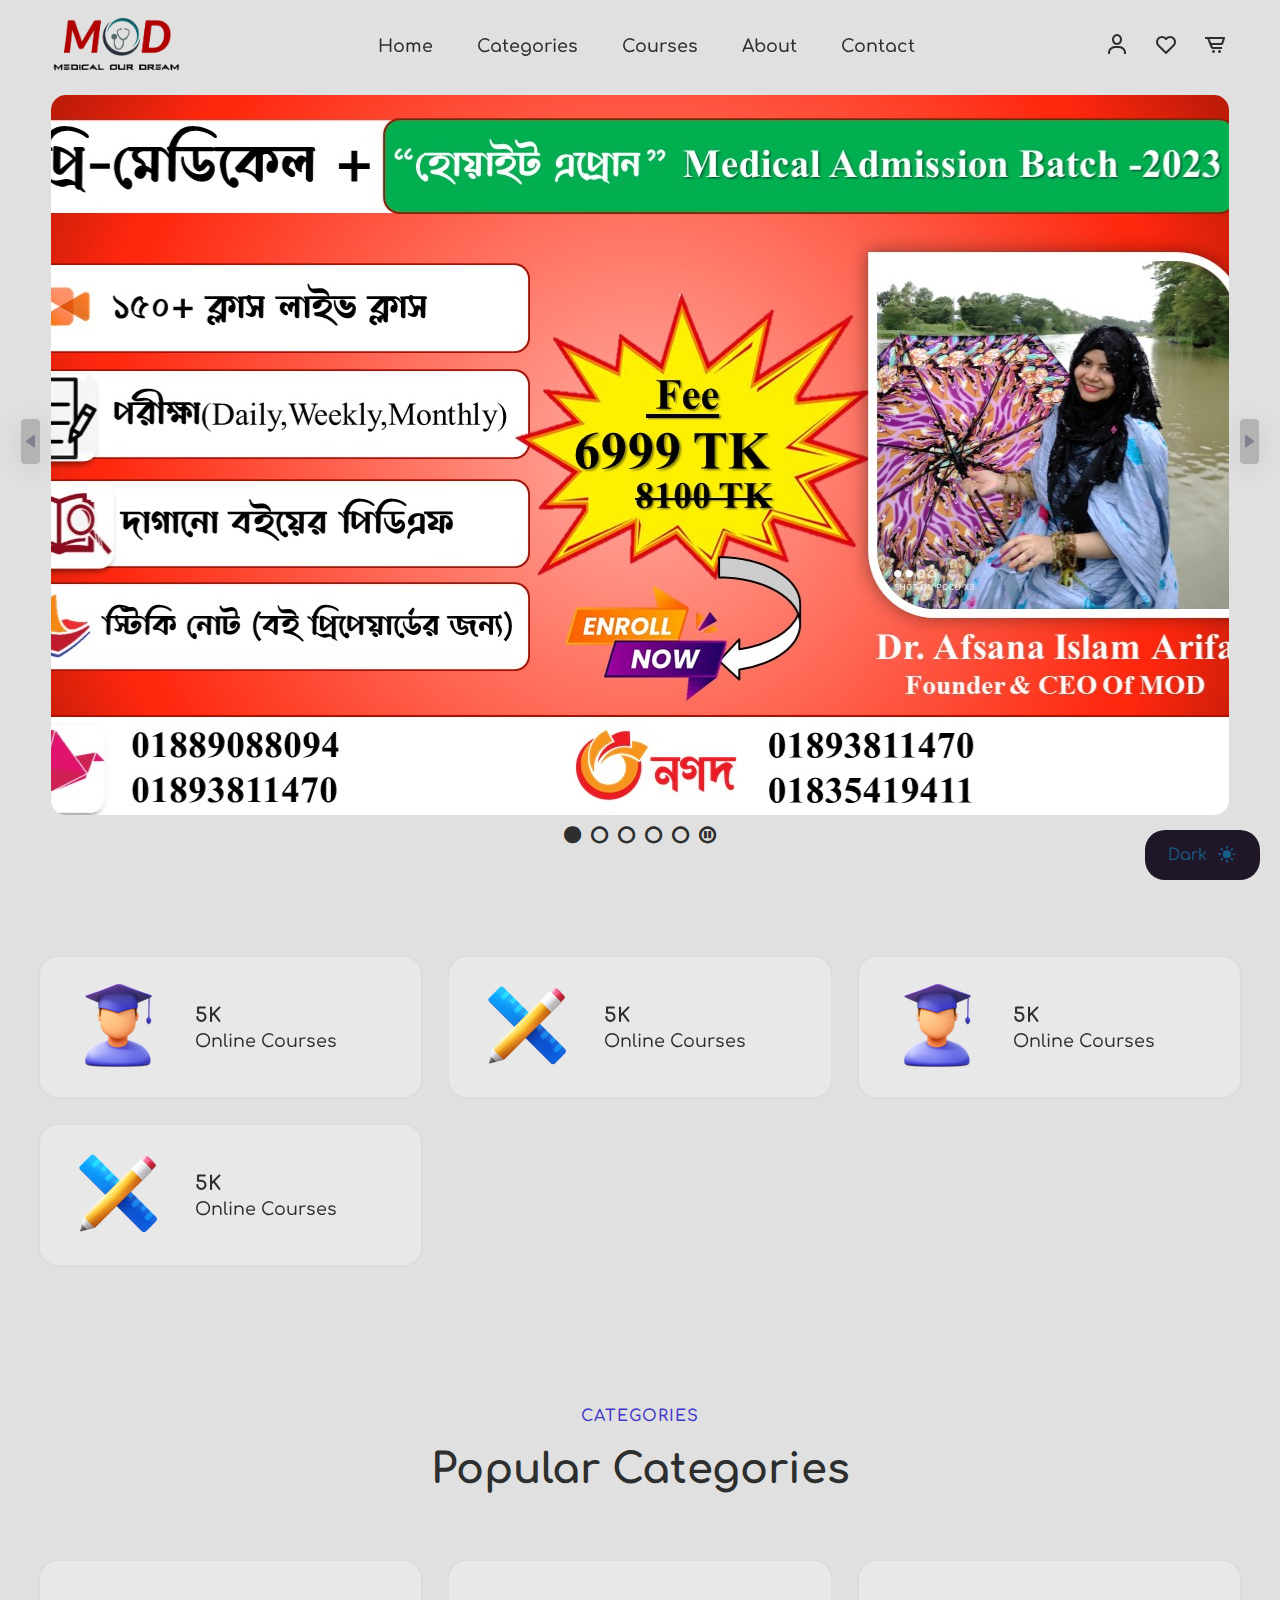
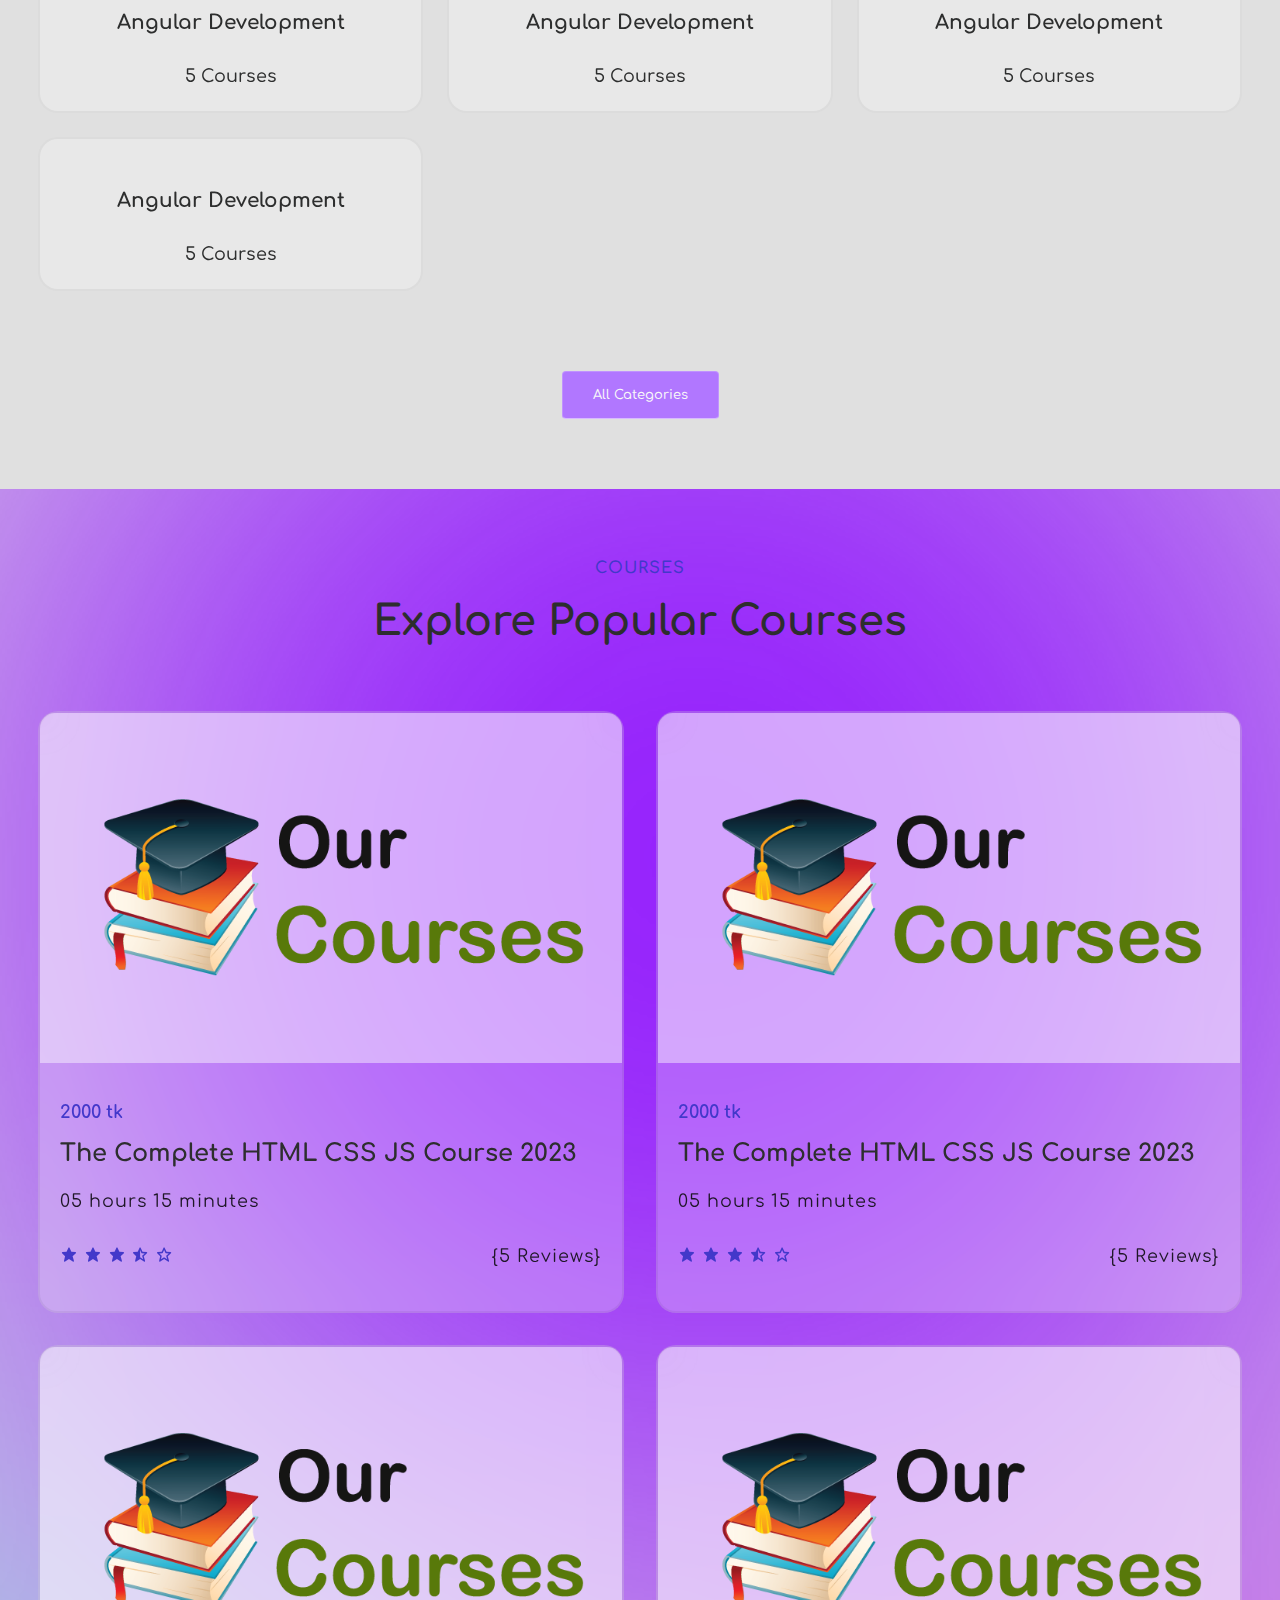
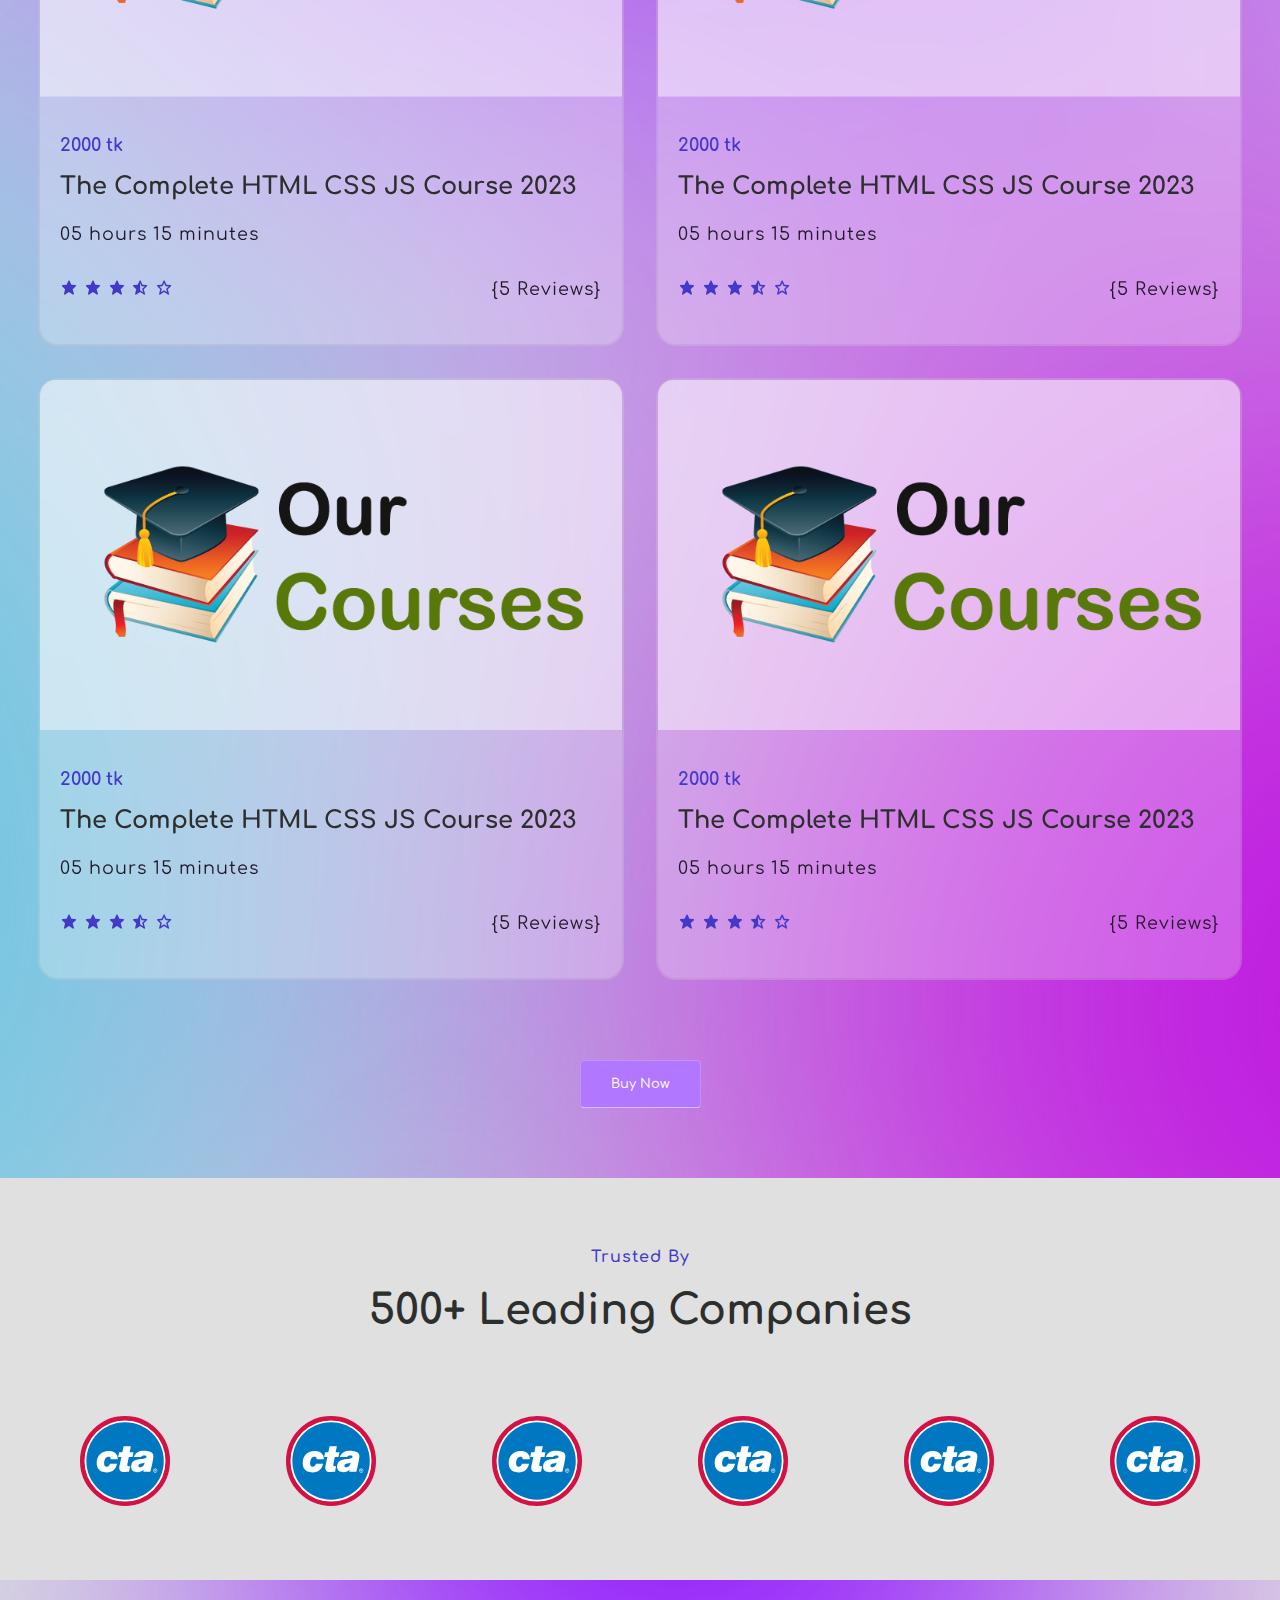
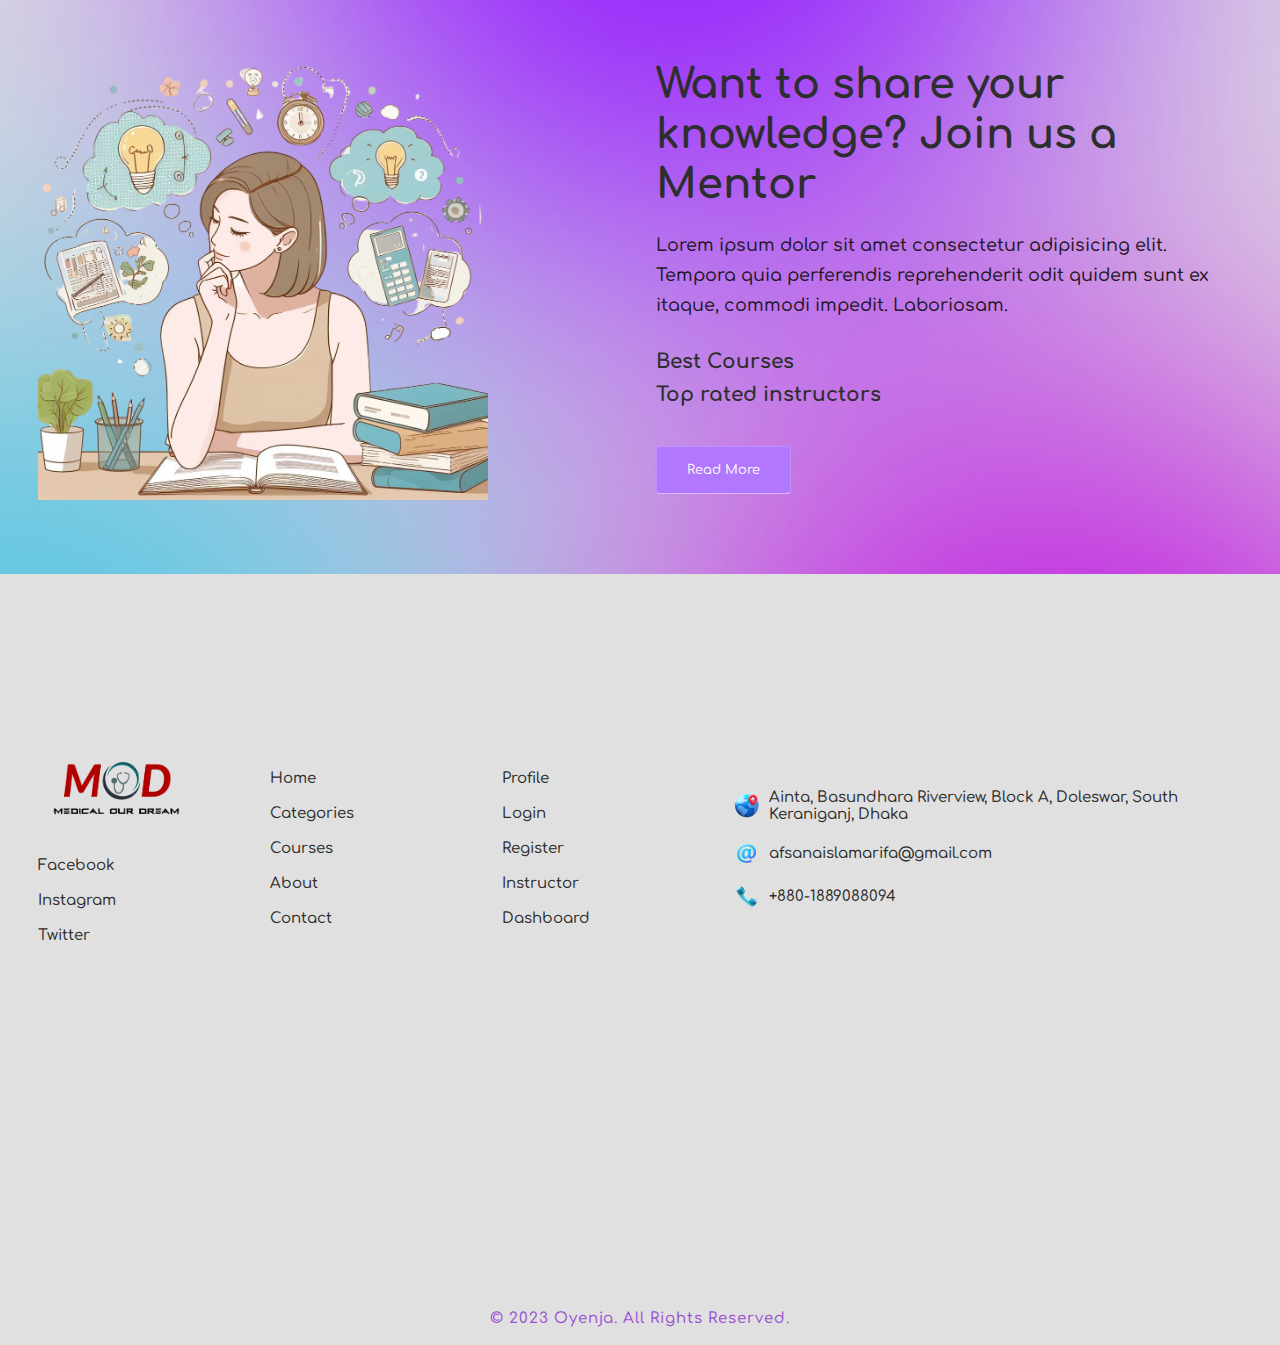
==== commit db205bc0: "dev 6" ====
--- a/dev/index.html
+++ b/dev/index.html
@@ -354,6 +354,7 @@
   <!-- Start Contact Section -->
 
   <footer>
+    <div class="footer_top">
 
     <section class="contact" id="contact">
       <div class="main-contact">
@@ -386,7 +387,13 @@
           <li><a href="#"><img class="contact-icons" src="../img/icons/phone.svg" alt="">+880-1889088094</a></li>
         </div>
       </div>
+
     </section>
+    <div class="footer_bg">
+      <div class="footer_bg_one"></div>
+      <div class="footer_bg_two"></div>
+  </div>
+  </div>
 
   </footer>
 
--- a/dev/styles.css
+++ b/dev/styles.css
@@ -402,8 +402,9 @@
 }
 
 .contact {
-  padding: 60px 13%;
+  padding: 60px 13% 0;
   background: var(--base-100);
+  transition: all .40s ease;
 }
 
 .main-contact {
@@ -428,15 +429,17 @@
 
 .contact-content li {
   margin-bottom: 18px;
-  align-items: center;
 }
 
 .contact-content li a {
-  display: block;
+  display: flex;
   color: var(--font-color);
   font-weight: 500;
   font-size: 15px;
   transition: all .40s ease;
+  align-items: center;
+  flex-wrap: nowrap;
+  flex-direction: row;
 }
 
 .contact-content li a:hover {
@@ -557,4 +560,177 @@
 }
 @media(max-width: 350px) {
 
+}
+
+.footer_top {
+  padding: 120px 0px 270px;
+  position: relative;
+    overflow-x: hidden;
+}
+
+
+.footer_top .footer_bg {
+  position: absolute;
+  bottom: 0;
+  background: url("https://blogger.googleusercontent.com/img/b/R29vZ2xl/AVvXsEigB8iI5tb8WSVBuVUGc9UjjB8O0708X7Fdic_4O1LT4CmLHoiwhanLXiRhe82yw0R7LgACQ2IhZaTY0hhmGi0gYp_Ynb49CVzfmXtYHUVKgXXpWvJ_oYT8cB4vzsnJLe3iCwuzj-w6PeYq_JaHmy_CoGoa6nw0FBo-2xLdOPvsLTh_fmYH2xhkaZ-OGQ/s16000/footer_bg.png") no-repeat scroll center 0;
+  width: 100%;
+  height: 266px;
+}
+
+.footer_top .footer_bg .footer_bg_one {
+  background: url("https://blogger.googleusercontent.com/img/b/R29vZ2xl/AVvXsEia0PYPxwT5ifToyP3SNZeQWfJEWrUENYA5IXM6sN5vLwAKvaJS1pQVu8mOFFUa_ET4JuHNTFAxKURFerJYHDUWXLXl1vDofYXuij45JZelYOjEFoCOn7E6Vxu0fwV7ACPzArcno1rYuVxGB7JY6G7__e4_KZW4lTYIaHSLVaVLzklZBLZnQw047oq5-Q/s16000/volks.gif") no-repeat center center;
+  width: 330px;
+  height: 105px;
+background-size:100%;
+  position: absolute;
+  bottom: 0;
+  left: 30%;
+  -webkit-animation: myfirst 22s linear infinite;
+  animation: myfirst 22s linear infinite;
+}
+
+.footer_top .footer_bg .footer_bg_two {
+  background: url("https://blogger.googleusercontent.com/img/b/R29vZ2xl/AVvXsEhyLGwEUVwPK6Vi8xXMymsc-ZXVwLWyXhogZxbcXQYSY55REw_0D4VTQnsVzCrL7nsyjd0P7RVOI5NKJbQ75koZIalD8mqbMquP20fL3DxsWngKkOLOzoOf9sMuxlbyfkIBTsDw5WFUj-YJiI50yzgVjF8cZPHhEjkOP_PRTQXDHEq8AyWpBiJdN9SfQA/s16000/cyclist.gif") no-repeat center center;
+  width: 88px;
+  height: 100px;
+background-size:100%;
+  bottom: 0;
+  left: 38%;
+  position: absolute;
+  -webkit-animation: myfirst 30s linear infinite;
+  animation: myfirst 30s linear infinite;
+}
+
+
+
+@-moz-keyframes myfirst {
+0% {
+  left: -25%;
+}
+100% {
+  left: 100%;
+}
+}
+
+@-webkit-keyframes myfirst {
+0% {
+  left: -25%;
+}
+100% {
+  left: 100%;
+}
+}
+
+@keyframes myfirst {
+0% {
+  left: -25%;
+}
+100% {
+  left: 100%;
+}
+}
+
+/*************footer End*****************/
+
+
+
+@media (max-width: 1410px) {
+  header {
+    padding: 10px 3%;
+    transition: .2s;
+  }
+
+  header.sticky {
+    padding: 0px 3%;
+    transition: .2s;
+  }
+
+  section {
+    padding: 70px;
+    transition: .2s;
+  }
+
+  .home {
+    padding: 70px 0.1%;
+    transition: .2s;
+  }
+
+  .home-container, .categories, .courses, .cta, .about {
+    padding: 70px 3%;
+    transition: .2s;
+  }
+
+  .home-container {
+    padding: 70px 3%;
+    transition: .2s;
+  }
+
+  .contact {
+    padding: 60px 3%;
+    transition: .2s;
+  }
+}
+
+@media (max-width: 1050px) {
+  :root {
+    --big-font: 3.2rem;
+    --h2-font: 2rem;
+    --p-font: 1rem;
+    transition: .1s;
+  }
+}
+
+@media (max-width: 1025px) {
+  #menu-icon {
+    display: block;
+  }
+
+  .navbar {
+    position: absolute;
+    top: 100%;
+    right: -100%;
+    width: 300px;
+    height: 110vh;
+    background: var(--primary);
+    display: flex;
+    flex-direction: column;
+    align-items: center;
+    padding: 170px 30px;
+    transition: all .40s ease;
+  }
+
+  .navbar a {
+    display: block;
+    margin: 1.3rem 0;
+    color: var(--base-100);
+  }
+
+  .navbar a:hover {
+    color: var(--base-100);
+    transform: translateY(-5px);
+  }
+
+  .navbar.open {
+    right: 0;
+  }
+}
+
+@media (max-width: 890px) {
+  .home {
+    grid-template-columns: 1fr;
+    gap: 1rem;
+  }
+
+  .about {
+    grid-template-columns: 1fr;
+    gap: 1rem;
+  }
+
+  .about-img img {
+    width: 100%;
+  }
+}
+
+@media (max-width: 600x) {
+
 }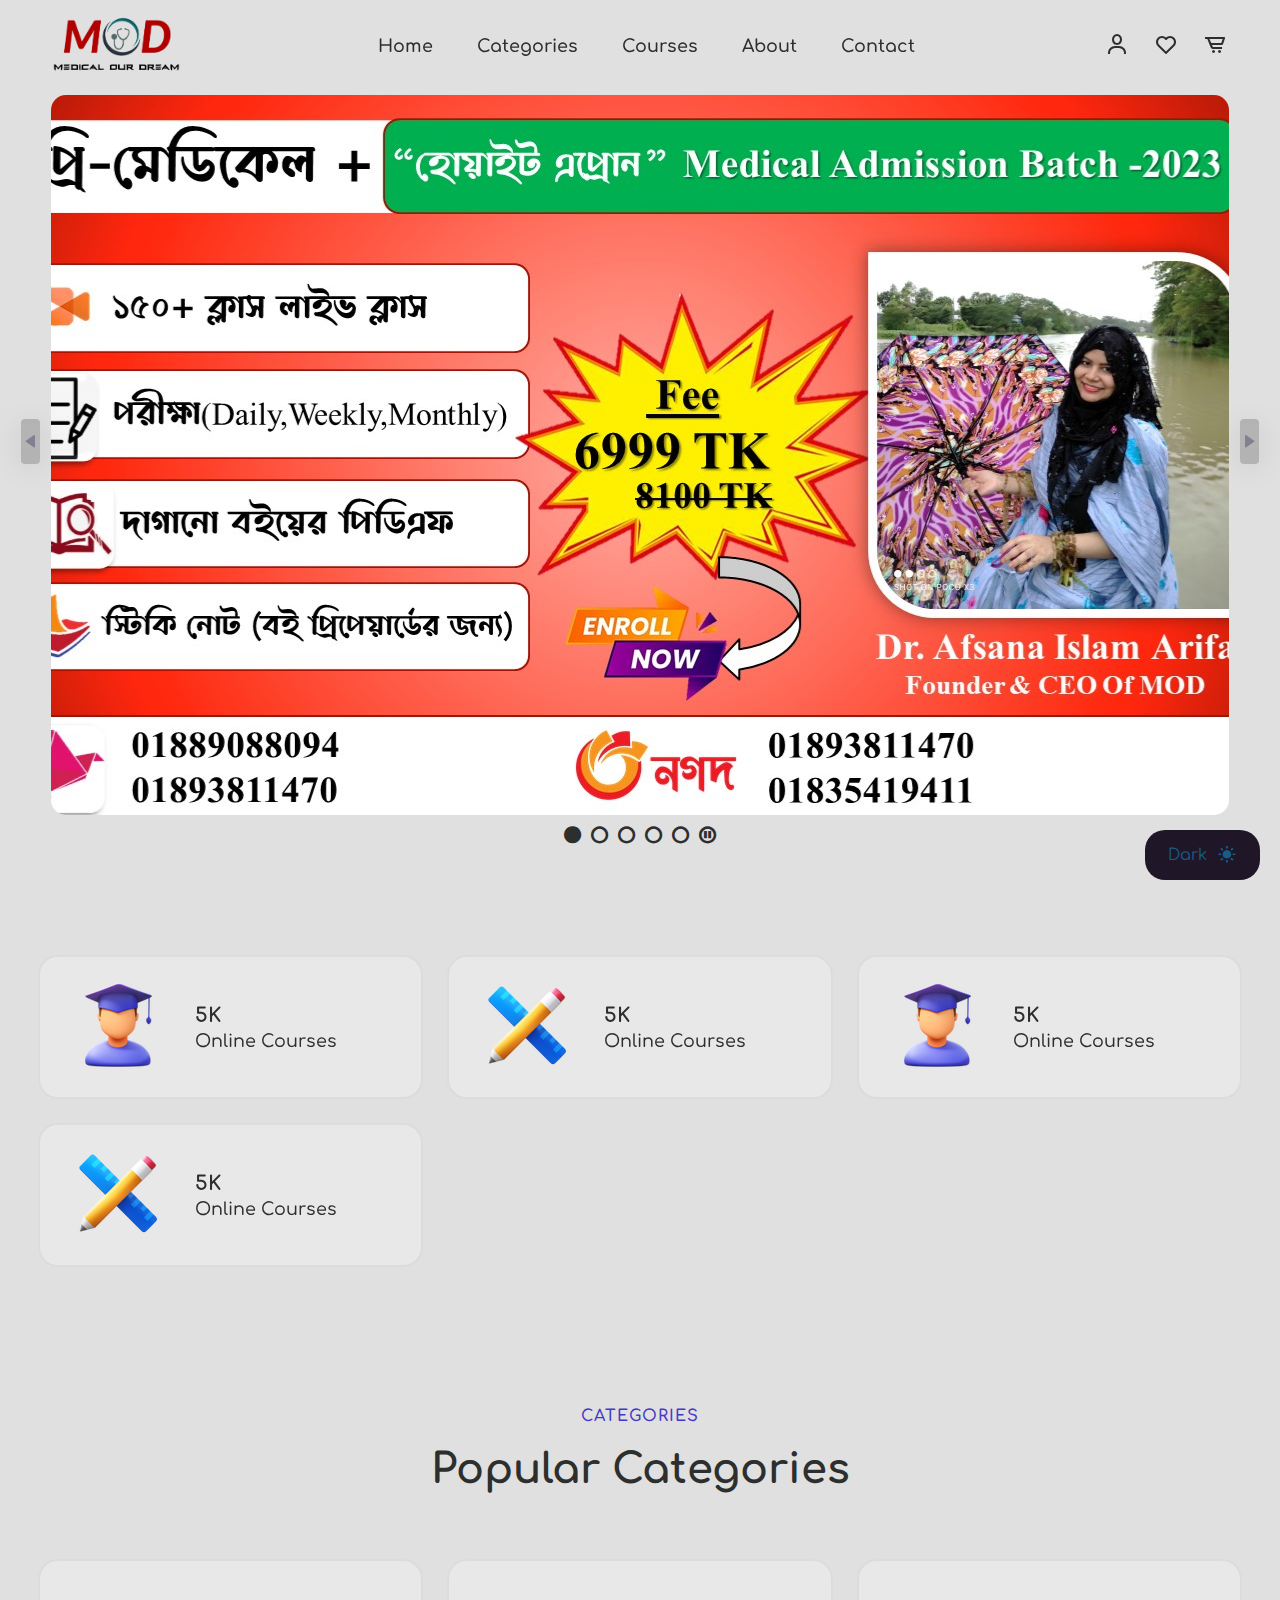
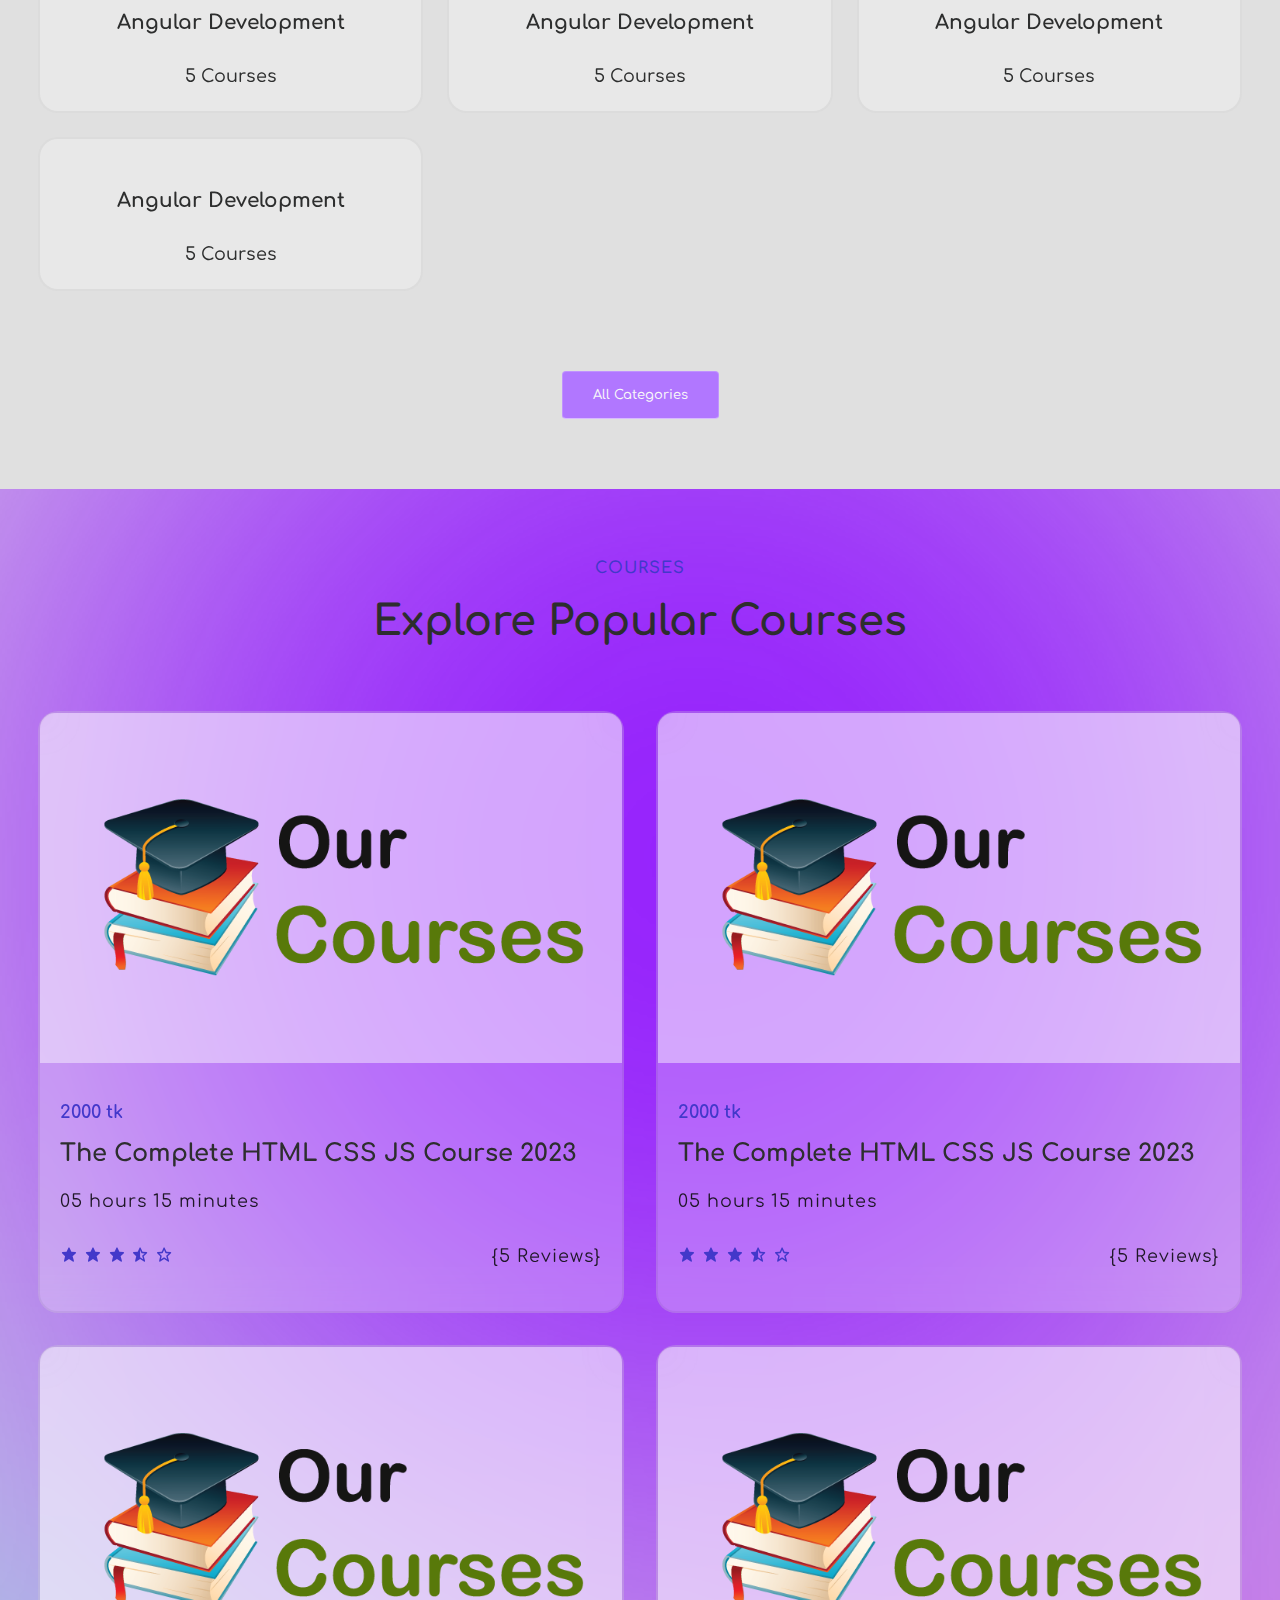
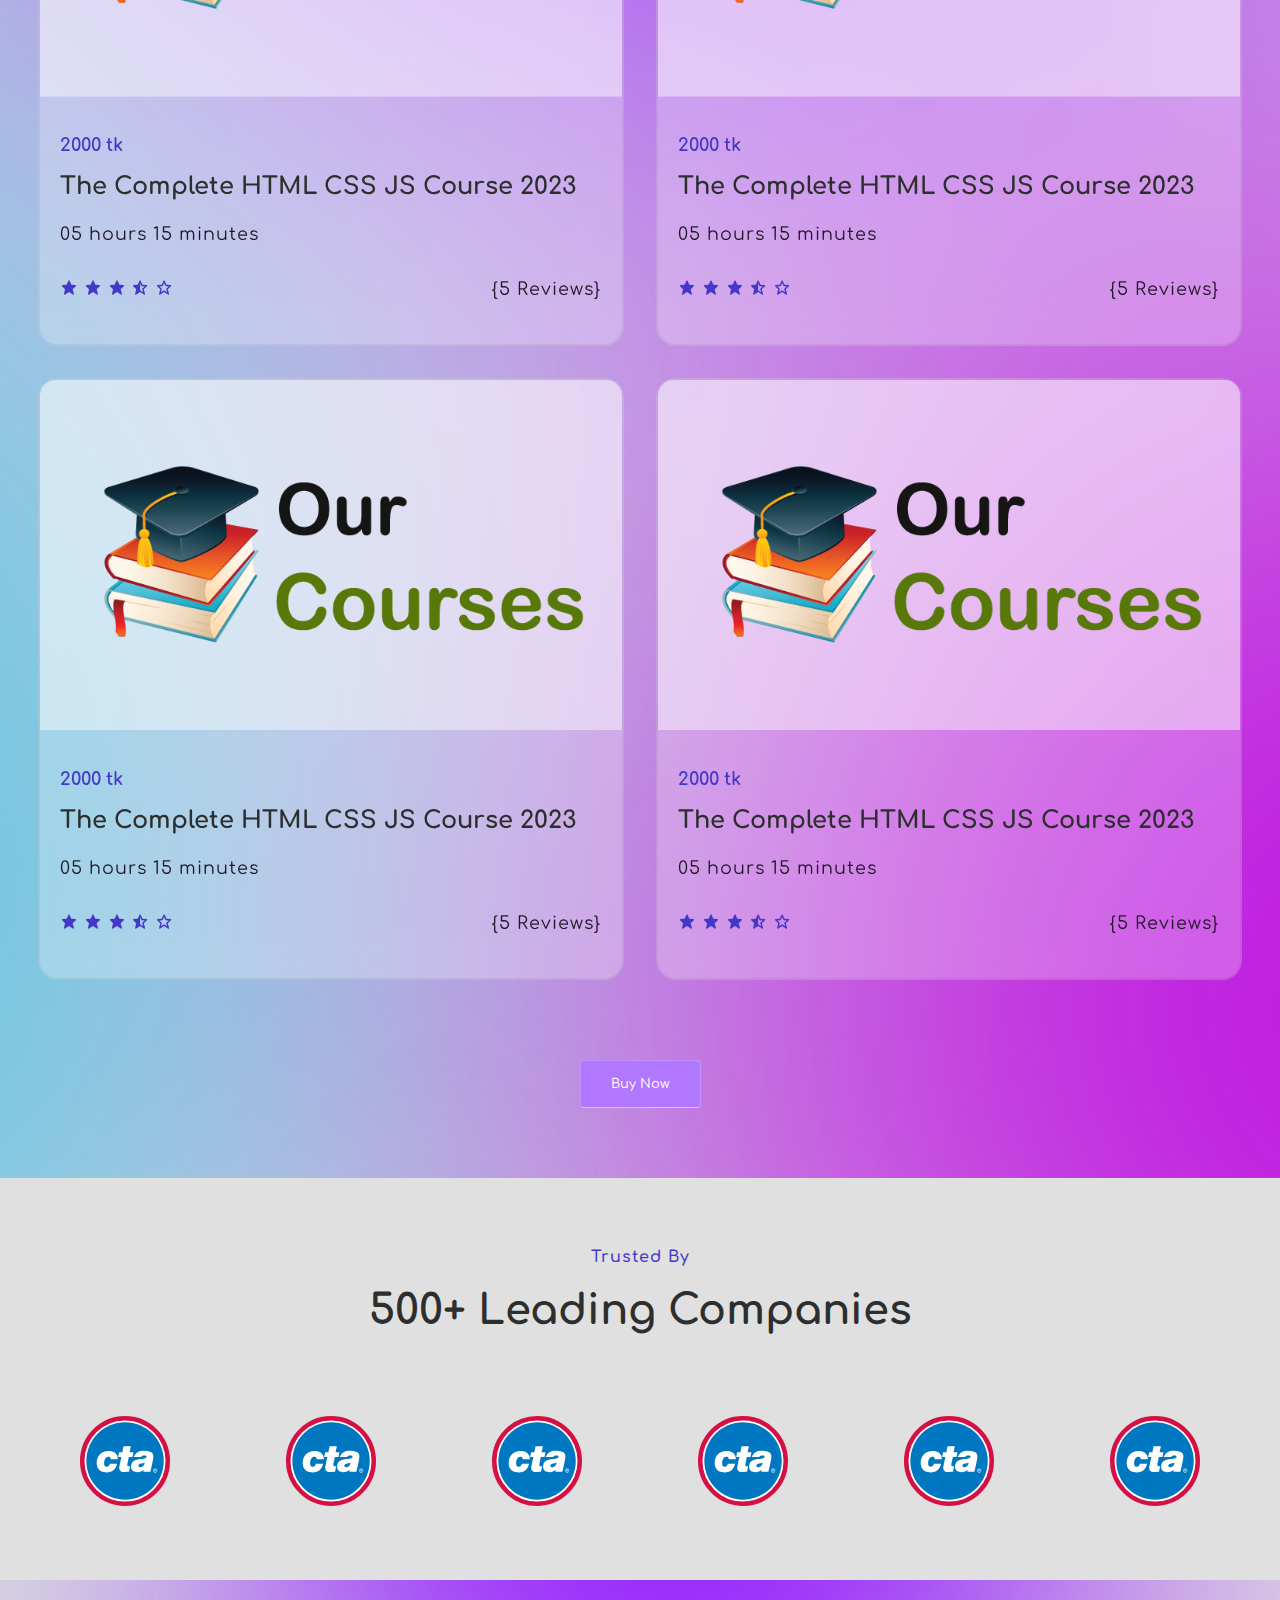
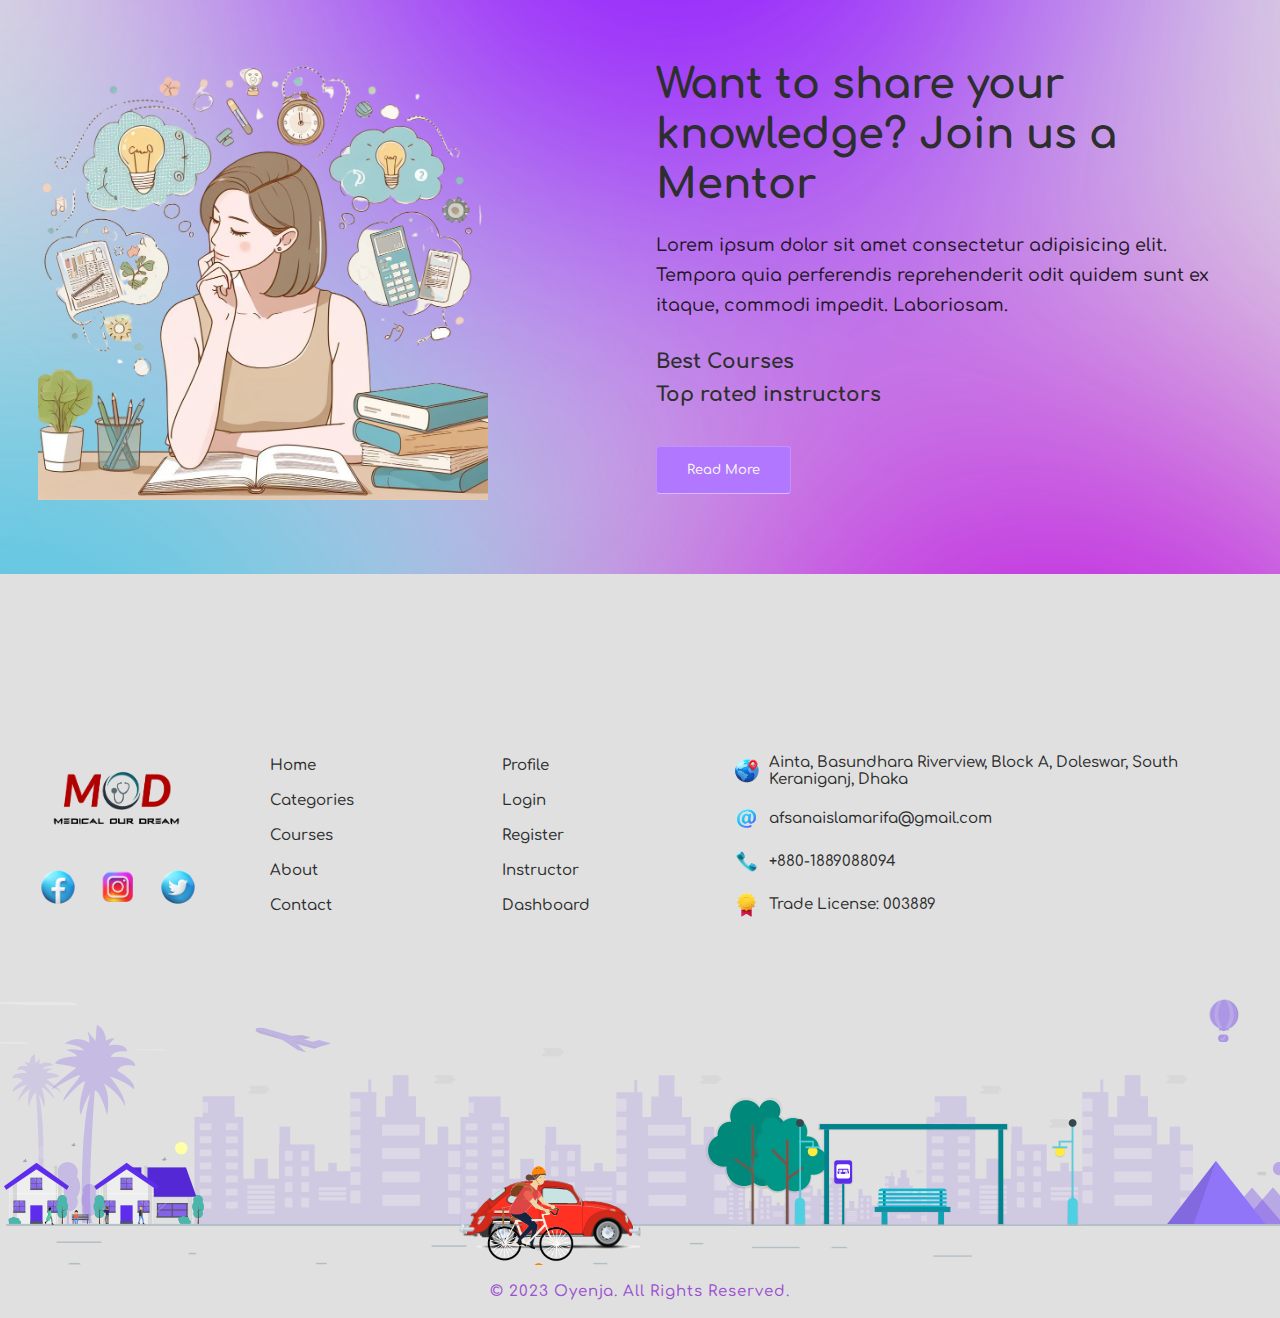
==== commit 85e2d7c0: "TFS commit" ====
--- a/dev/index.html
+++ b/dev/index.html
@@ -356,44 +356,49 @@
   <footer>
     <div class="footer_top">
 
-    <section class="contact" id="contact">
-      <div class="main-contact">
-        <div class="contact-content">
-          <img class="footer-logo" src="../img/logo/logo.png" alt="">
-          <li><a href="#">Facebook</a></li>
-          <li><a href="#">Instagram</a></li>
-          <li><a href="#">Twitter</a></li>
-        </div>
-
-        <div class="contact-content">
-          <li><a href="#home">Home</a></li>
-          <li><a href="#categories">Categories</a></li>
-          <li><a href="#courses">Courses</a></li>
-          <li><a href="#about">About</a></li>
-          <li><a href="#contact">Contact</a></li>
-        </div>
-
-        <div class="contact-content">
-          <li><a href="#">Profile</a></li>
-          <li><a href="#">Login</a></li>
-          <li><a href="#">Register</a></li>
-          <li><a href="#">Instructor</a></li>
-          <li><a href="#">Dashboard</a></li>
-        </div>
-
-        <div class="contact-content">
-          <li><a href="#"><img class="contact-icons" src="../img/icons/location.svg" alt="">Ainta, Basundhara Riverview, Block A, Doleswar, South Keraniganj, Dhaka</a></li>
-          <li><a href="#"><img class="contact-icons" src="../img/icons/at-sign.svg" alt="">afsanaislamarifa@gmail.com</a></li>
-          <li><a href="#"><img class="contact-icons" src="../img/icons/phone.svg" alt="">+880-1889088094</a></li>
-        </div>
-      </div>
-
-    </section>
-    <div class="footer_bg">
-      <div class="footer_bg_one"></div>
-      <div class="footer_bg_two"></div>
-  </div>
-  </div>
+      <section class="contact" id="contact">
+        <div class="main-contact">
+          <div class="contact-content">
+            <img class="footer-logo" src="../img/logo/logo.png" alt="">
+            <div class="social-links">
+              <li><a href="#"><img src="../img/icons/facebook.svg" alt=""></a></li>
+              <li><a href="#"><img src="../img/icons/instagram.svg" alt=""></a></li>
+              <li><a href="#"><img src="../img/icons/twitter.svg" alt=""></a></li>
+            </div>
+          </div>
+
+          <div class="contact-content">
+            <li><a href="#home">Home</a></li>
+            <li><a href="#categories">Categories</a></li>
+            <li><a href="#courses">Courses</a></li>
+            <li><a href="#about">About</a></li>
+            <li><a href="#contact">Contact</a></li>
+          </div>
+
+          <div class="contact-content">
+            <li><a href="#">Profile</a></li>
+            <li><a href="#">Login</a></li>
+            <li><a href="#">Register</a></li>
+            <li><a href="#">Instructor</a></li>
+            <li><a href="#">Dashboard</a></li>
+          </div>
+
+          <div class="contact-content">
+            <li><a href="#"><img class="contact-icons" src="../img/icons/location.svg" alt="">Ainta, Basundhara
+                Riverview, Block A, Doleswar, South Keraniganj, Dhaka</a></li>
+            <li><a href="#"><img class="contact-icons" src="../img/icons/at-sign.svg"
+                  alt="">afsanaislamarifa@gmail.com</a></li>
+            <li><a href="#"><img class="contact-icons" src="../img/icons/phone.svg" alt="">+880-1889088094</a></li>
+            <li><a href="#"><img class="contact-icons" src="../img/icons/medal.svg" alt="">Trade License: 003889</a></li>
+          </div>
+        </div>
+
+      </section>
+      <div class="footer_bg">
+        <div class="footer_bg_one"></div>
+        <div class="footer_bg_two"></div>
+      </div>
+    </div>
 
   </footer>
 
--- a/dev/styles.css
+++ b/dev/styles.css
@@ -447,6 +447,19 @@
   color: var(--primary);
 }
 
+.contact-content .social-links {
+  display: flex;
+  gap: 20px;
+}
+
+.contact-content .social-links li a:hover {
+  transform: translateY(-5px);
+}
+
+.contact-content .social-links li a img {
+  width: 40px;
+}
+
 .last-text p {
   text-align: center;
   padding: 18px;
@@ -572,13 +585,13 @@
 .footer_top .footer_bg {
   position: absolute;
   bottom: 0;
-  background: url("https://blogger.googleusercontent.com/img/b/R29vZ2xl/AVvXsEigB8iI5tb8WSVBuVUGc9UjjB8O0708X7Fdic_4O1LT4CmLHoiwhanLXiRhe82yw0R7LgACQ2IhZaTY0hhmGi0gYp_Ynb49CVzfmXtYHUVKgXXpWvJ_oYT8cB4vzsnJLe3iCwuzj-w6PeYq_JaHmy_CoGoa6nw0FBo-2xLdOPvsLTh_fmYH2xhkaZ-OGQ/s16000/footer_bg.png") no-repeat scroll center 0;
+  background: url("../img/footer/footer_bg.png") no-repeat scroll center 0;
   width: 100%;
   height: 266px;
 }
 
 .footer_top .footer_bg .footer_bg_one {
-  background: url("https://blogger.googleusercontent.com/img/b/R29vZ2xl/AVvXsEia0PYPxwT5ifToyP3SNZeQWfJEWrUENYA5IXM6sN5vLwAKvaJS1pQVu8mOFFUa_ET4JuHNTFAxKURFerJYHDUWXLXl1vDofYXuij45JZelYOjEFoCOn7E6Vxu0fwV7ACPzArcno1rYuVxGB7JY6G7__e4_KZW4lTYIaHSLVaVLzklZBLZnQw047oq5-Q/s16000/volks.gif") no-repeat center center;
+  background: url("../img/footer/volks.gif") no-repeat center center;
   width: 330px;
   height: 105px;
 background-size:100%;
@@ -590,7 +603,7 @@
 }
 
 .footer_top .footer_bg .footer_bg_two {
-  background: url("https://blogger.googleusercontent.com/img/b/R29vZ2xl/AVvXsEhyLGwEUVwPK6Vi8xXMymsc-ZXVwLWyXhogZxbcXQYSY55REw_0D4VTQnsVzCrL7nsyjd0P7RVOI5NKJbQ75koZIalD8mqbMquP20fL3DxsWngKkOLOzoOf9sMuxlbyfkIBTsDw5WFUj-YJiI50yzgVjF8cZPHhEjkOP_PRTQXDHEq8AyWpBiJdN9SfQA/s16000/cyclist.gif") no-repeat center center;
+  background: url("../img/footer/cyclist.gif");
   width: 88px;
   height: 100px;
 background-size:100%;
